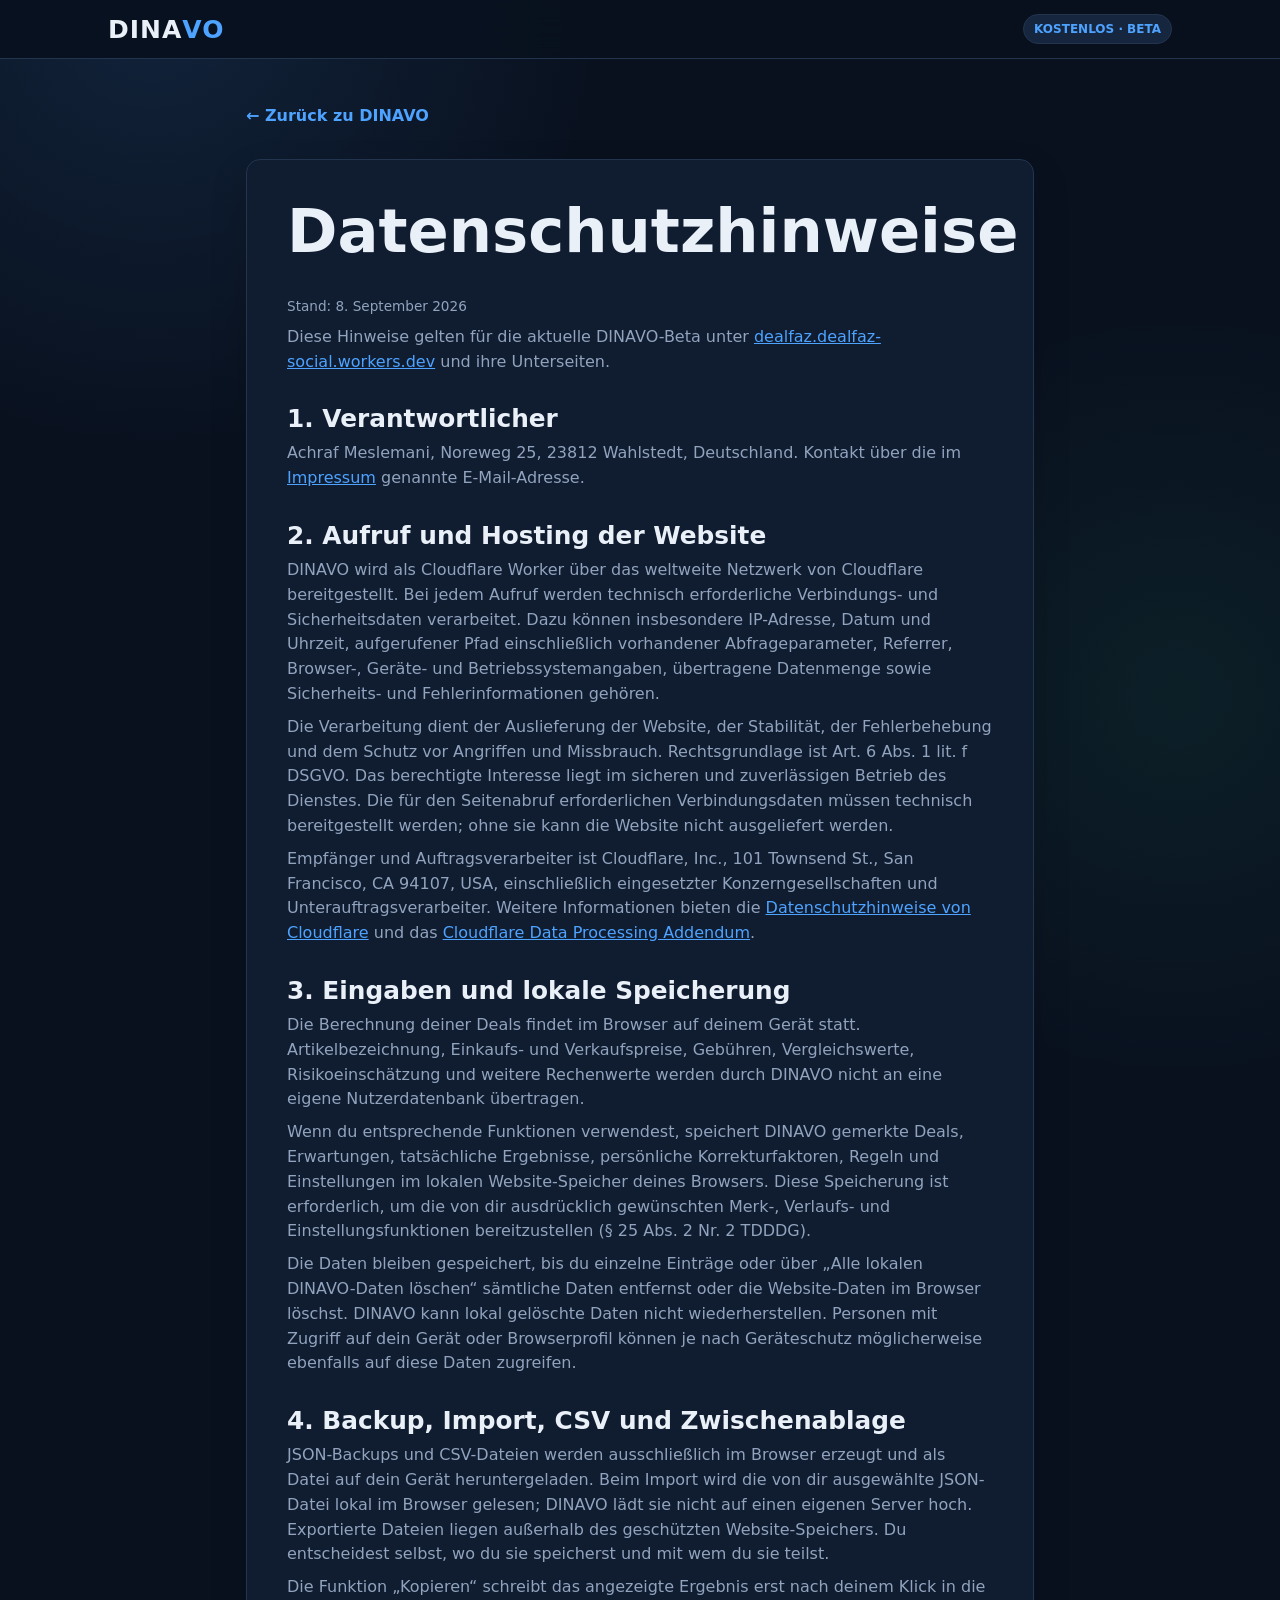
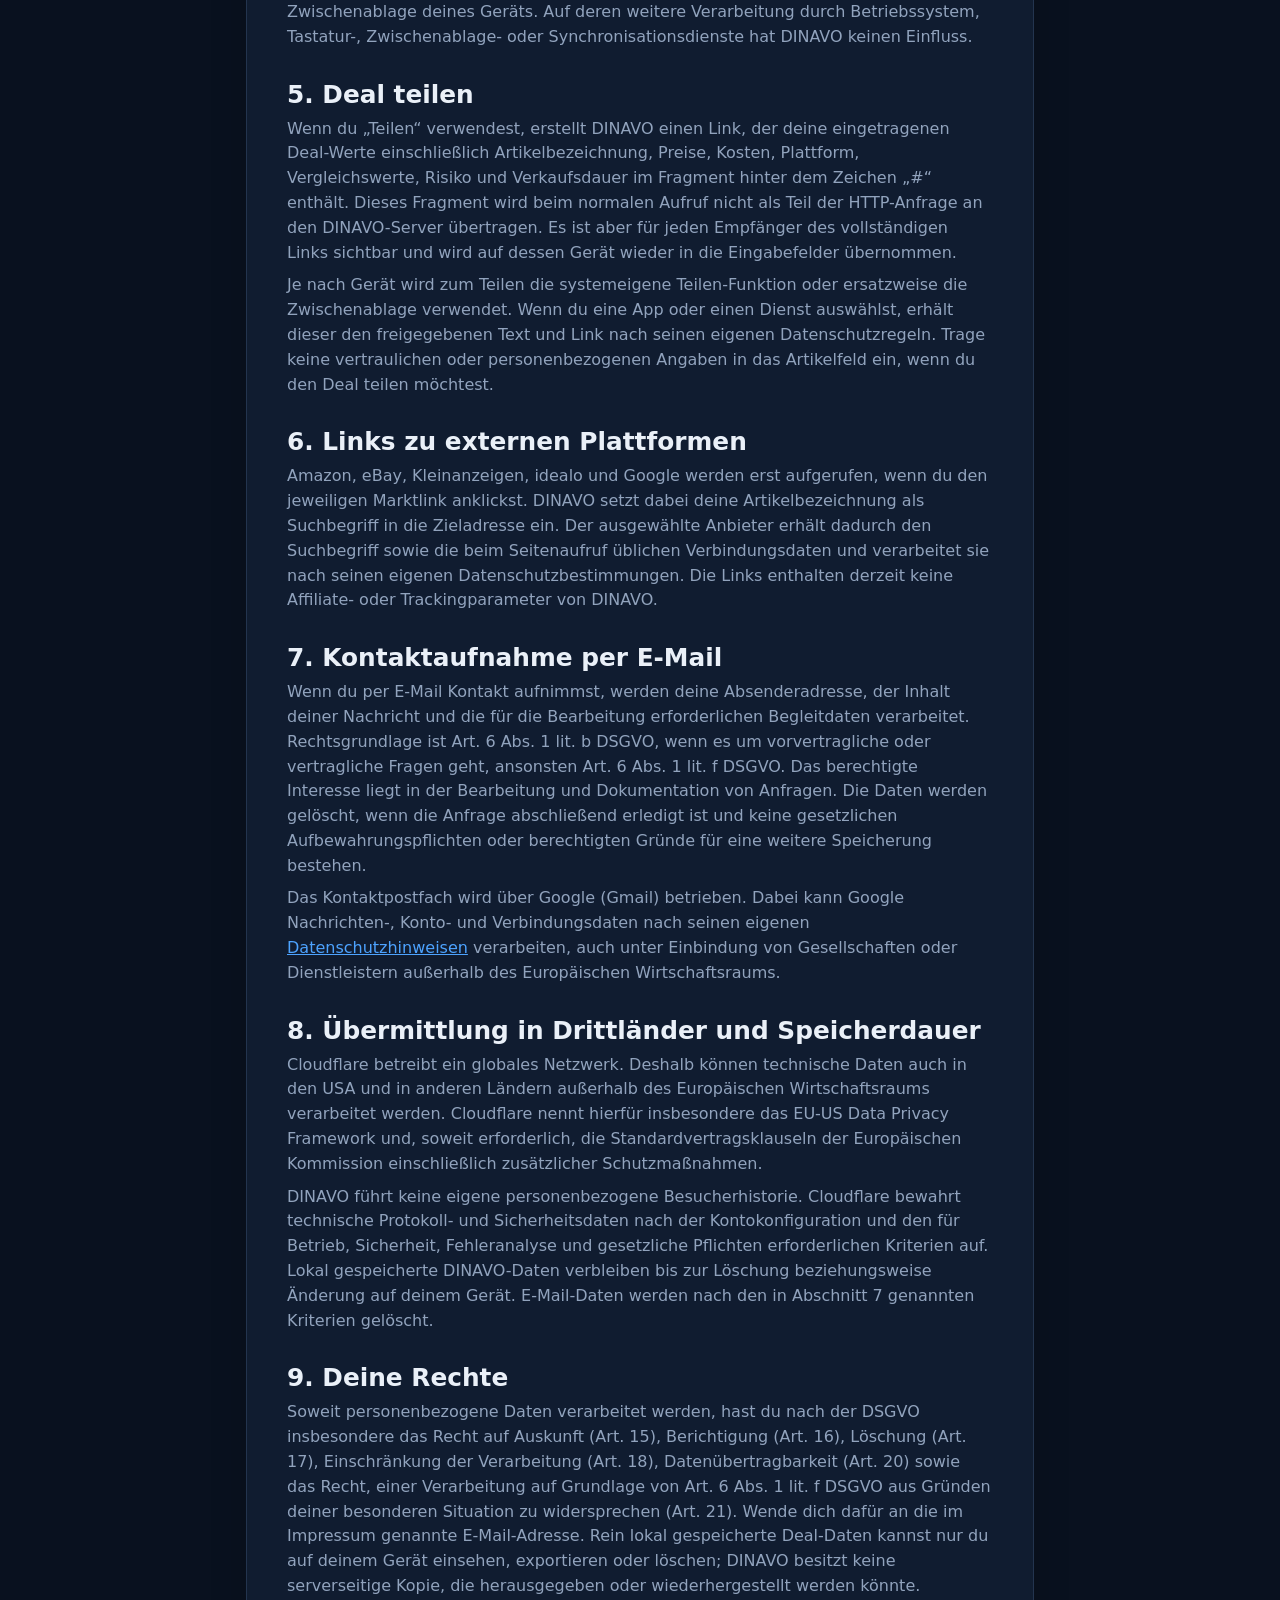
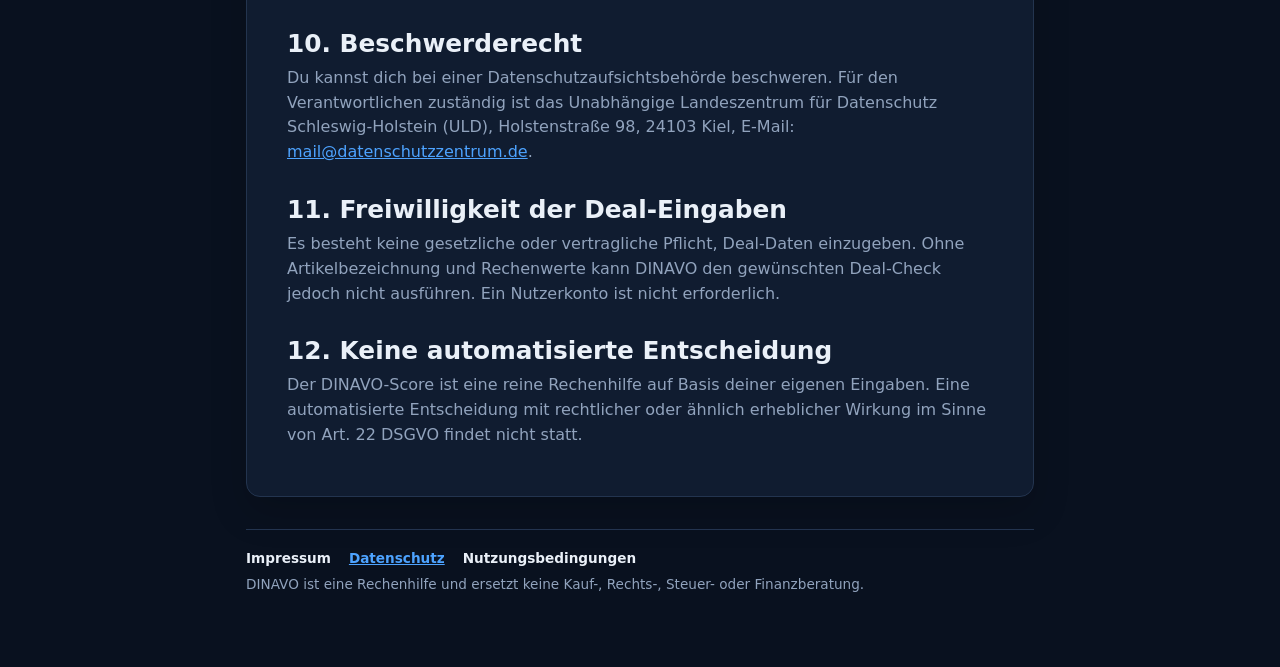
==== datenschutz/index.html @ b265112c "Allow privacy-safe analytics-off release" ====
<!doctype html>
<html lang="de">
<head>
  <meta charset="utf-8">
  <meta name="viewport" content="width=device-width,initial-scale=1,viewport-fit=cover">
  <meta name="theme-color" content="#09111f">
  <meta name="robots" content="index,follow">
  <meta name="description" content="Datenschutzhinweise für DINAVO zu Cloudflare-Hosting, lokaler Speicherung, Teilen, Exporten und externen Marktlinks.">
  <link rel="canonical" href="https://dealfaz.dealfaz-social.workers.dev/datenschutz/">
  <link rel="manifest" href="/manifest.webmanifest">
  <link rel="icon" href="/icon.svg" type="image/svg+xml">
  <link rel="stylesheet" href="/style.css">
  <title>Datenschutzhinweise | DINAVO</title>
</head>
<body>
  <header><div class="bar"><a class="brand" href="/" aria-label="DINAVO Startseite">DINA<b>VO</b></a><span class="pill">KOSTENLOS · BETA</span></div></header>
  <main class="legalDocument">
    <a class="backLink" href="/">← Zurück zu DINAVO</a>
    <article>
      <h1>Datenschutzhinweise</h1>
      <p class="legalDate">Stand: 8. September 2026</p>
      <p>Diese Hinweise gelten für die aktuelle DINAVO-Beta unter <a href="https://dealfaz.dealfaz-social.workers.dev/">dealfaz.dealfaz-social.workers.dev</a> und ihre Unterseiten.</p>

      <h2>1. Verantwortlicher</h2>
      <p>Achraf Meslemani, Noreweg 25, 23812 Wahlstedt, Deutschland. Kontakt über die im <a href="/impressum/">Impressum</a> genannte E-Mail-Adresse.</p>

      <h2>2. Aufruf und Hosting der Website</h2>
      <p>DINAVO wird als Cloudflare Worker über das weltweite Netzwerk von Cloudflare bereitgestellt. Bei jedem Aufruf werden technisch erforderliche Verbindungs- und Sicherheitsdaten verarbeitet. Dazu können insbesondere IP-Adresse, Datum und Uhrzeit, aufgerufener Pfad einschließlich vorhandener Abfrageparameter, Referrer, Browser-, Geräte- und Betriebssystemangaben, übertragene Datenmenge sowie Sicherheits- und Fehlerinformationen gehören.</p>
      <p>Die Verarbeitung dient der Auslieferung der Website, der Stabilität, der Fehlerbehebung und dem Schutz vor Angriffen und Missbrauch. Rechtsgrundlage ist Art. 6 Abs. 1 lit. f DSGVO. Das berechtigte Interesse liegt im sicheren und zuverlässigen Betrieb des Dienstes. Die für den Seitenabruf erforderlichen Verbindungsdaten müssen technisch bereitgestellt werden; ohne sie kann die Website nicht ausgeliefert werden.</p>
      <p>Empfänger und Auftragsverarbeiter ist Cloudflare, Inc., 101 Townsend St., San Francisco, CA 94107, USA, einschließlich eingesetzter Konzerngesellschaften und Unterauftragsverarbeiter. Weitere Informationen bieten die <a href="https://www.cloudflare.com/privacypolicy/" rel="noopener noreferrer">Datenschutzhinweise von Cloudflare</a> und das <a href="https://www.cloudflare.com/cloudflare-customer-dpa/" rel="noopener noreferrer">Cloudflare Data Processing Addendum</a>.</p>

      <h2>3. Eingaben und lokale Speicherung</h2>
      <p>Die Berechnung deiner Deals findet im Browser auf deinem Gerät statt. Artikelbezeichnung, Einkaufs- und Verkaufspreise, Gebühren, Vergleichswerte, Risikoeinschätzung und weitere Rechenwerte werden durch DINAVO nicht an eine eigene Nutzerdatenbank übertragen.</p>
      <p>Wenn du entsprechende Funktionen verwendest, speichert DINAVO gemerkte Deals, Erwartungen, tatsächliche Ergebnisse, persönliche Korrekturfaktoren, Regeln und Einstellungen im lokalen Website-Speicher deines Browsers. Diese Speicherung ist erforderlich, um die von dir ausdrücklich gewünschten Merk-, Verlaufs- und Einstellungsfunktionen bereitzustellen (§ 25 Abs. 2 Nr. 2 TDDDG).</p>
      <p>Die Daten bleiben gespeichert, bis du einzelne Einträge oder über „Alle lokalen DINAVO-Daten löschen“ sämtliche Daten entfernst oder die Website-Daten im Browser löschst. DINAVO kann lokal gelöschte Daten nicht wiederherstellen. Personen mit Zugriff auf dein Gerät oder Browserprofil können je nach Geräteschutz möglicherweise ebenfalls auf diese Daten zugreifen.</p>

      <h2>4. Backup, Import, CSV und Zwischenablage</h2>
      <p>JSON-Backups und CSV-Dateien werden ausschließlich im Browser erzeugt und als Datei auf dein Gerät heruntergeladen. Beim Import wird die von dir ausgewählte JSON-Datei lokal im Browser gelesen; DINAVO lädt sie nicht auf einen eigenen Server hoch. Exportierte Dateien liegen außerhalb des geschützten Website-Speichers. Du entscheidest selbst, wo du sie speicherst und mit wem du sie teilst.</p>
      <p>Die Funktion „Kopieren“ schreibt das angezeigte Ergebnis erst nach deinem Klick in die Zwischenablage deines Geräts. Auf deren weitere Verarbeitung durch Betriebssystem, Tastatur-, Zwischenablage- oder Synchronisationsdienste hat DINAVO keinen Einfluss.</p>

      <h2>5. Deal teilen</h2>
      <p>Wenn du „Teilen“ verwendest, erstellt DINAVO einen Link, der deine eingetragenen Deal-Werte einschließlich Artikelbezeichnung, Preise, Kosten, Plattform, Vergleichswerte, Risiko und Verkaufsdauer im Fragment hinter dem Zeichen „#“ enthält. Dieses Fragment wird beim normalen Aufruf nicht als Teil der HTTP-Anfrage an den DINAVO-Server übertragen. Es ist aber für jeden Empfänger des vollständigen Links sichtbar und wird auf dessen Gerät wieder in die Eingabefelder übernommen.</p>
      <p>Je nach Gerät wird zum Teilen die systemeigene Teilen-Funktion oder ersatzweise die Zwischenablage verwendet. Wenn du eine App oder einen Dienst auswählst, erhält dieser den freigegebenen Text und Link nach seinen eigenen Datenschutzregeln. Trage keine vertraulichen oder personenbezogenen Angaben in das Artikelfeld ein, wenn du den Deal teilen möchtest.</p>

      <h2>6. Links zu externen Plattformen</h2>
      <p>Amazon, eBay, Kleinanzeigen, idealo und Google werden erst aufgerufen, wenn du den jeweiligen Marktlink anklickst. DINAVO setzt dabei deine Artikelbezeichnung als Suchbegriff in die Zieladresse ein. Der ausgewählte Anbieter erhält dadurch den Suchbegriff sowie die beim Seitenaufruf üblichen Verbindungsdaten und verarbeitet sie nach seinen eigenen Datenschutzbestimmungen. Die Links enthalten derzeit keine Affiliate- oder Trackingparameter von DINAVO.</p>

      <h2>7. Kontaktaufnahme per E-Mail</h2>
      <p>Wenn du per E-Mail Kontakt aufnimmst, werden deine Absenderadresse, der Inhalt deiner Nachricht und die für die Bearbeitung erforderlichen Begleitdaten verarbeitet. Rechtsgrundlage ist Art. 6 Abs. 1 lit. b DSGVO, wenn es um vorvertragliche oder vertragliche Fragen geht, ansonsten Art. 6 Abs. 1 lit. f DSGVO. Das berechtigte Interesse liegt in der Bearbeitung und Dokumentation von Anfragen. Die Daten werden gelöscht, wenn die Anfrage abschließend erledigt ist und keine gesetzlichen Aufbewahrungspflichten oder berechtigten Gründe für eine weitere Speicherung bestehen.</p>
      <p>Das Kontaktpostfach wird über Google (Gmail) betrieben. Dabei kann Google Nachrichten-, Konto- und Verbindungsdaten nach seinen eigenen <a href="https://policies.google.com/privacy?hl=de" rel="noopener noreferrer">Datenschutzhinweisen</a> verarbeiten, auch unter Einbindung von Gesellschaften oder Dienstleistern außerhalb des Europäischen Wirtschaftsraums.</p>

      <h2>8. Übermittlung in Drittländer und Speicherdauer</h2>
      <p>Cloudflare betreibt ein globales Netzwerk. Deshalb können technische Daten auch in den USA und in anderen Ländern außerhalb des Europäischen Wirtschaftsraums verarbeitet werden. Cloudflare nennt hierfür insbesondere das EU-US Data Privacy Framework und, soweit erforderlich, die Standardvertragsklauseln der Europäischen Kommission einschließlich zusätzlicher Schutzmaßnahmen.</p>
      <p>DINAVO führt keine eigene personenbezogene Besucherhistorie. Cloudflare bewahrt technische Protokoll- und Sicherheitsdaten nach der Kontokonfiguration und den für Betrieb, Sicherheit, Fehleranalyse und gesetzliche Pflichten erforderlichen Kriterien auf. Lokal gespeicherte DINAVO-Daten verbleiben bis zur Löschung beziehungsweise Änderung auf deinem Gerät. E-Mail-Daten werden nach den in Abschnitt 7 genannten Kriterien gelöscht.</p>

      <h2>9. Deine Rechte</h2>
      <p>Soweit personenbezogene Daten verarbeitet werden, hast du nach der DSGVO insbesondere das Recht auf Auskunft (Art. 15), Berichtigung (Art. 16), Löschung (Art. 17), Einschränkung der Verarbeitung (Art. 18), Datenübertragbarkeit (Art. 20) sowie das Recht, einer Verarbeitung auf Grundlage von Art. 6 Abs. 1 lit. f DSGVO aus Gründen deiner besonderen Situation zu widersprechen (Art. 21). Wende dich dafür an die im Impressum genannte E-Mail-Adresse. Rein lokal gespeicherte Deal-Daten kannst nur du auf deinem Gerät einsehen, exportieren oder löschen; DINAVO besitzt keine serverseitige Kopie, die herausgegeben oder wiederhergestellt werden könnte.</p>

      <h2>10. Beschwerderecht</h2>
      <p>Du kannst dich bei einer Datenschutzaufsichtsbehörde beschweren. Für den Verantwortlichen zuständig ist das Unabhängige Landeszentrum für Datenschutz Schleswig-Holstein (ULD), Holstenstraße 98, 24103 Kiel, E-Mail: <a href="mailto:mail@datenschutzzentrum.de">mail@datenschutzzentrum.de</a>.</p>

      <h2>11. Freiwilligkeit der Deal-Eingaben</h2>
      <p>Es besteht keine gesetzliche oder vertragliche Pflicht, Deal-Daten einzugeben. Ohne Artikelbezeichnung und Rechenwerte kann DINAVO den gewünschten Deal-Check jedoch nicht ausführen. Ein Nutzerkonto ist nicht erforderlich.</p>

      <h2>12. Keine automatisierte Entscheidung</h2>
      <p>Der DINAVO-Score ist eine reine Rechenhilfe auf Basis deiner eigenen Eingaben. Eine automatisierte Entscheidung mit rechtlicher oder ähnlich erheblicher Wirkung im Sinne von Art. 22 DSGVO findet nicht statt.</p>
    </article>

    <footer class="siteFooter">
      <nav aria-label="Rechtliche Informationen">
        <a href="/impressum/">Impressum</a>
        <a href="/datenschutz/" aria-current="page">Datenschutz</a>
        <a href="/nutzungsbedingungen/">Nutzungsbedingungen</a>
      </nav>
      <p>DINAVO ist eine Rechenhilfe und ersetzt keine Kauf-, Rechts-, Steuer- oder Finanzberatung.</p>
    </footer>
  </main>
</body>
</html>
---- style.css ----
/* ============================================================
   DEALFAZ / DINAVO – Design-Tokens und Layout
   ============================================================ */

:root {
  --bg: #09111f;
  --surface: #101c30;
  --surface-2: #17263f;
  --border: #23344f;
  --text: #eaf0f8;
  --text-muted: #91a3bd;
  --accent: #4da3ff;
  --good: #35c98a;
  --warn: #e8b13a;
  --bad: #ef5f5f;
  --good-bg: #35c98a1a;
  --warn-bg: #e8b13a1a;
  --bad-bg: #ef5f5f1a;
  --font: system-ui, -apple-system, "Segoe UI", Roboto, sans-serif;
  --font-num: ui-monospace, "SF Mono", "Roboto Mono", monospace;
  --fs-result: clamp(2.5rem, 12vw, 4rem);
  --fs-verdict: clamp(1.3rem, 6vw, 1.8rem);
  --fs-body: 1rem;
  --fs-small: 0.875rem;
  --sp-1: 4px;
  --sp-2: 8px;
  --sp-3: 12px;
  --sp-4: 16px;
  --sp-6: 24px;
  --sp-8: 32px;
  --radius: 14px;
  --radius-sm: 10px;
  --tap-min: 48px;
  --input-h: 56px;
  --content-max: 1100px;
  --col-input: 420px;
}

* { box-sizing: border-box; }

body {
  margin: 0;
  background: var(--bg);
  color: var(--text);
  font-family: var(--font);
  font-size: var(--fs-body);
  -webkit-text-size-adjust: 100%;
}

.wrap {
  max-width: var(--content-max);
  margin: 0 auto;
  padding: var(--sp-4);
}

.app { display: flex; flex-direction: column; gap: var(--sp-4); }
.result { order: 1; }
.form { order: 2; }

@media (min-width: 720px) {
  .app {
    display: grid;
    grid-template-columns: var(--col-input) 1fr;
    gap: var(--sp-8);
    align-items: start;
  }
  .form { order: 0; }
  .result { order: 0; position: sticky; top: 76px; }
}

.field {
  width: 100%;
  height: var(--input-h);
  padding: 0 var(--sp-4);
  font-size: 1.15rem;
  font-family: var(--font-num);
  color: var(--text);
  background: var(--surface);
  border: 1px solid var(--border);
  border-radius: var(--radius-sm);
}
.field:focus { outline: 2px solid var(--accent); outline-offset: 1px; }
input, select, textarea { font-size: max(16px, 1rem); }

.result-card {
  padding: var(--sp-6);
  border-radius: var(--radius);
  border: 1px solid var(--border);
  background: var(--surface);
  text-align: center;
}
.verdict { font-size: var(--fs-verdict); font-weight: 700; }
.amount { font-size: var(--fs-result); font-family: var(--font-num); line-height: 1.05; letter-spacing: -0.02em; }
.is-good { border-color: var(--good); background: var(--good-bg); }
.is-good .verdict, .is-good .amount { color: var(--good); }
.is-warn { border-color: var(--warn); background: var(--warn-bg); }
.is-warn .verdict, .is-warn .amount { color: var(--warn); }
.is-bad { border-color: var(--bad); background: var(--bad-bg); }
.is-bad .verdict, .is-bad .amount { color: var(--bad); }
.details { margin-top: var(--sp-4); font-size: var(--fs-small); color: var(--text-muted); }

.btn { min-height: var(--tap-min); padding: 0 var(--sp-6); border-radius: var(--radius-sm); font-size: 1rem; }
.btn-primary { background: var(--accent); color: #06101d; border: 0; font-weight: 600; }
.btn-ghost { background: transparent; color: var(--text-muted); border: 1px solid var(--border); }

.tabbar {
  position: sticky;
  bottom: 0;
  z-index: 60;
  display: flex;
  gap: var(--sp-1);
  padding: var(--sp-2) var(--sp-2) calc(var(--sp-2) + env(safe-area-inset-bottom));
  background: var(--bg);
  border-top: 1px solid var(--border);
}
.tabbar a {
  flex: 1;
  min-height: var(--tap-min);
  display: grid;
  place-items: center;
  font-size: var(--fs-small);
  color: var(--text-muted);
  text-decoration: none;
}
.tabbar a[aria-current="page"] { color: var(--accent); }
@media (min-width: 720px) { .tabbar { display: none; } }

:root{--bg:#f5f7fa;--card:#ffffff;--line:#d8dee8;--text:#111827;--muted:#4b5563;--gold:#2563eb;--soft:#eef2f7;--red:#b42318;--green:#067647;--warn:#b54708}*{box-sizing:border-box}html{scroll-behavior:smooth}body{margin:0;background:var(--bg);color:var(--text);font-family:Inter,system-ui,-apple-system,"Segoe UI",sans-serif}a{color:inherit}button,input,select,summary{font:inherit}:focus-visible{outline:3px solid #93b4ff;outline-offset:3px}header{position:sticky;top:0;z-index:20;background:#fffffffa;border-bottom:1px solid var(--line)}.bar{max-width:820px;margin:auto;padding:14px 18px;display:flex;align-items:center;justify-content:space-between;gap:14px}.brand{text-decoration:none;font-size:25px;font-weight:900;color:var(--text)}.brand b{color:var(--gold)}.pill{font-size:12px;font-weight:800;padding:7px 10px;border-radius:999px;background:#eaf1ff;color:#174ea6;border:1px solid #c8d8ff}main{max-width:820px;margin:auto;padding:20px 16px 90px}.hero{padding:26px 0 14px}.simpleHero{text-align:center}.eyebrow{font-size:12px;letter-spacing:.08em;font-weight:900;color:var(--gold)}h1{font-size:clamp(38px,8vw,62px);line-height:1.05;margin:10px 0 14px;color:var(--text)}h2{margin:0 0 7px;font-size:25px;color:var(--text)}h3{margin:0 0 8px;color:var(--text)}p{color:var(--muted);line-height:1.55}.lead{font-size:19px;margin:0 auto;max-width:650px}.lead strong{color:var(--text)}.threeSteps{display:grid;grid-template-columns:repeat(3,1fr);gap:9px;margin:22px auto 0;max-width:620px}.threeSteps span{background:var(--card);border:1px solid var(--line);padding:12px 8px;border-radius:12px;font-weight:800}.threeSteps b,.stepBubble{display:inline-grid;place-items:center;width:27px;height:27px;border-radius:50%;background:var(--gold);color:#fff;margin-right:6px}.panel,.result,.toolBox,.legal{background:var(--card);border:1px solid var(--line);border-radius:14px;margin:14px 0;box-shadow:0 2px 8px #1118270d}.panel,.result,.legal{padding:20px}.sectionHead{display:flex;align-items:flex-start;gap:10px}.sectionHead p{margin:0}.easyCheck{padding:22px}.easyFields{display:grid;gap:13px;margin-top:18px}.easyField{display:block;font-size:17px;font-weight:800;color:var(--text)}.easyField>span{display:block;margin-bottom:7px}.easyField input,.moneyInput input{width:100%;background:#fff;color:var(--text);border:2px solid #b9c4d3;border-radius:10px;padding:15px 16px;font-size:19px}.easyField input:focus,.moneyInput input:focus{border-color:var(--gold);outline:none}.moneyInput{display:grid;grid-template-columns:1fr auto;align-items:center;background:#fff;border:2px solid #b9c4d3;border-radius:10px}.moneyInput input{border:0;background:transparent}.moneyInput b{font-size:20px;padding:0 16px;color:var(--gold)}.advancedBox{margin-top:16px;border-top:1px solid var(--line);padding-top:13px}.advancedBox summary,.toolBox>summary{cursor:pointer;font-weight:800;list-style:none;color:var(--text)}.advancedBox summary::-webkit-details-marker,.toolBox>summary::-webkit-details-marker{display:none}.advancedBox summary:after,.toolBox>summary:after{content:'+';float:right;color:var(--gold);font-size:22px}.advancedBox[open] summary:after,.toolBox[open]>summary:after{content:'−'}.advancedBox summary span{font-size:12px;color:var(--muted);font-weight:700}.advancedGrid{display:grid;grid-template-columns:repeat(2,1fr);gap:10px;margin-top:13px}.f{display:block;background:#f8fafc;border:1px solid var(--line);padding:12px;border-radius:10px;font-size:12px;color:#374151;font-weight:800}.f input,.f select{width:100%;margin-top:7px;background:#fff;color:var(--text);border:1px solid #b9c4d3;border-radius:8px;padding:10px}.simpleResult{text-align:center;padding:26px 20px}.resultLabel{font-size:12px;letter-spacing:.1em;font-weight:900;color:var(--gold)}.bigVerdict{font-size:clamp(34px,8vw,56px);font-weight:900;line-height:1.05;margin:10px 0}.heroNumbers{display:grid;grid-template-columns:1fr 1fr;gap:10px;margin:18px auto 0;max-width:520px}.heroNumbers div,.metric,.scenario,.ev,.counter,.battleCard,.historyCard,.forecastCard{background:#f8fafc;border:1px solid var(--line);border-radius:10px;padding:14px}.heroNumbers span,.metric span{display:block;color:var(--muted);font-size:12px}.heroNumbers strong{display:block;font-size:27px;margin-top:4px}.gate{background:#fff7e8;border:1px solid #f0c36a;color:#7a3e00;padding:12px;border-radius:10px;margin:14px 0;font-weight:800;text-align:left}.actions{display:flex;gap:9px;flex-wrap:wrap;margin-top:14px}.mainActions{justify-content:center}button,.btn{border:0;border-radius:10px;padding:13px 16px;font-weight:800;cursor:pointer;background:var(--gold);color:#fff;text-decoration:none}.secondary{background:#fff!important;color:var(--text)!important;border:1px solid #aeb8c5!important}.danger{background:#fff!important;color:var(--red)!important;border:1px solid #d8a7a2!important}.resultDetails{text-align:left}.metrics{display:grid;grid-template-columns:repeat(auto-fit,minmax(130px,1fr));gap:9px;margin-top:12px}.metric strong{display:block;margin-top:5px;font-size:18px}.evidence{display:grid;grid-template-columns:1fr 1fr;gap:10px;margin:12px 0}.ev strong{display:block;font-size:21px;margin-top:4px}.scenarios{display:grid;grid-template-columns:repeat(3,1fr);gap:9px;margin-top:10px}.simpleWhy p{margin-top:0}.counters{display:grid;grid-template-columns:repeat(3,1fr);gap:9px}.counter{border-color:#efc7c3;background:#fff7f6;text-align:left}.counter b{display:block;color:#8f1d14;margin-bottom:5px}.counter span{color:var(--muted);font-size:13px}.toolBox{overflow:hidden}.toolBox>summary{padding:18px 20px;font-size:17px}.toolBody{padding:0 20px 20px;border-top:1px solid var(--line)}.innerBox{background:#f8fafc;border:1px solid var(--line);border-radius:10px;padding:14px;margin-top:14px}.battle{display:grid;grid-template-columns:1fr 1fr;gap:12px}.winner{margin-top:12px;padding:14px;border-radius:10px;background:#ecfdf3;border:1px solid #a6e0ba;color:#045d3b;font-weight:800}.neutral{background:#f8fafc;border-color:var(--line);color:var(--text)}.markets{display:grid;grid-template-columns:repeat(2,1fr);gap:10px;margin-top:12px}.market{display:block;background:#fff;border:1px solid var(--line);border-radius:10px;padding:14px;text-decoration:none}.market span{display:block;color:var(--muted);font-size:12px;margin-top:5px}.mini{font-size:11px;color:var(--muted)}.watch,.forecastCard,.historyCard{margin:8px 0}.watchTop,.historyTop{display:flex;justify-content:space-between;gap:12px}.watch small,.historyCard small,.forecastCard small{color:var(--muted)}.deltaPos{color:var(--green)}.deltaNeg{color:var(--red)}.legal{margin-top:18px}.legal>p{font-size:13px}.legalLinks{display:flex;gap:8px;flex-wrap:wrap;margin:18px 0}.legalLinks button{background:#fff;color:#374151;border:1px solid var(--line);font-size:12px;padding:9px 11px}.legalPage{display:none}.legalPage.open{display:block}.status-ok{color:var(--green)}.status-bad{color:var(--red)}.footer{margin-top:25px;padding-top:18px;border-top:1px solid var(--line);font-size:12px;color:var(--muted);text-align:center}.mobileCta{display:none}@media(max-width:680px){main{padding:16px 12px 82px}.bar{padding:12px 14px}.simpleHero{padding-top:18px}.threeSteps{grid-template-columns:1fr}.threeSteps span{text-align:left}.panel,.result,.legal{padding:16px}.easyCheck{padding:17px}.advancedGrid,.heroNumbers,.evidence,.scenarios,.counters,.battle,.markets{grid-template-columns:1fr}.bigVerdict{font-size:36px}.actions button,.actions .btn{width:100%;text-align:center}.watchTop,.historyTop{flex-direction:column}.toolBox>summary{padding:17px}.toolBody{padding:0 16px 16px}.mobileCta{display:block;position:fixed;left:12px;right:12px;bottom:calc(10px + env(safe-area-inset-bottom));z-index:50;text-align:center;padding:14px 18px;border-radius:10px;background:var(--gold);color:#fff;text-decoration:none;font-weight:900;box-shadow:0 8px 18px #11182726}.footer{padding-bottom:70px}}
.privacyDelete{margin-top:16px;padding-top:16px;border-top:1px solid var(--line)}.privacyDelete p{margin:8px 0 0}
.factorBox{margin:14px 0;padding:14px;border:1px solid #c8d8ff;border-radius:10px;background:#f4f7ff;color:#174ea6}
.factorBox strong{display:block;margin-bottom:5px}.factorBox p{margin:0;color:#3f5f91;font-size:13px}.factorGrid{display:grid;grid-template-columns:repeat(4,1fr);gap:8px;margin-top:10px}.factorGrid div{background:#fff;border:1px solid #d7e2fb;border-radius:8px;padding:10px}.factorGrid span{display:block;color:var(--muted);font-size:11px}.factorGrid b{display:block;margin-top:4px;color:var(--text)}.personalEstimate{display:flex;flex-direction:column;gap:5px;margin-top:12px;padding:14px;border:1px solid #a6e0ba;border-radius:10px;background:#ecfdf3;color:#045d3b}.personalEstimate span{font-size:13px;line-height:1.5}.f input:disabled{background:#eef2f7;color:#6b7280;cursor:not-allowed}@media(max-width:680px){.factorGrid{grid-template-columns:1fr 1fr}}
.span2{grid-column:1/-1}.platformNote{padding:11px 12px;border:1px solid #bbd4c4;border-radius:10px;background:#f0faf4;color:#245c3d;font-size:13px;line-height:1.45}.platformNote strong{color:var(--green)}.costSummary{display:grid;grid-template-columns:repeat(4,1fr);gap:8px;padding:11px;border:1px solid #a6e0ba;border-radius:10px;background:#ecfdf3}.costSummary div{padding:8px;background:#fff;border:1px solid #c6e7d1;border-radius:8px}.costSummary span{display:block;color:var(--muted);font-size:11px}.costSummary strong{display:block;margin-top:4px}.moneyInput input,.moneyInput b,.moneyField input,.financeField input,.moneyValue{color:var(--green)!important;font-variant-numeric:tabular-nums}.moneyValue{font-weight:850}.yearSummary{display:flex;align-items:center;justify-content:space-between;gap:14px;margin-top:14px;padding:14px;border:1px solid #a6e0ba;border-radius:10px;background:#ecfdf3}.yearSummary span{color:#245c3d}.yearSummary strong{font-size:22px}.factorGrid{grid-template-columns:repeat(auto-fit,minmax(105px,1fr))}.verdict-good{color:var(--green)}.verdict-warn{color:var(--warn)}.verdict-bad{color:var(--red)}.amountText{color:var(--green);font-weight:800}.feeDisclaimer{display:block;margin:5px 0 0;font-size:12px;color:#516b5c}@media(max-width:680px){.costSummary{grid-template-columns:1fr 1fr}.yearSummary{align-items:flex-start;flex-direction:column}}
.metricLink{margin-left:4px;color:var(--gold);font-size:11px;font-weight:800;text-decoration:none;white-space:nowrap}.metricLink:hover{text-decoration:underline}
.trustPoints{display:flex;justify-content:center;flex-wrap:wrap;gap:8px;margin:17px auto 0}.trustPoints span{padding:8px 11px;border:1px solid #a6e0ba;border-radius:999px;background:#ecfdf3;color:#045d3b;font-size:13px;font-weight:850}.heroActions{justify-content:center;margin-top:15px}.shareStatus{min-height:18px;margin:7px 0 0}.heroActions+.shareStatus+.threeSteps{margin-top:12px}

/* Dunkles DINAVO-Theme für die bestehende Komponentenstruktur. */
:root {
  --bg: #09111f;
  --card: #101c30;
  --line: #23344f;
  --text: #eaf0f8;
  --muted: #91a3bd;
  --gold: #4da3ff;
  --soft: #17263f;
  --red: #ef5f5f;
  --green: #35c98a;
  --warn: #e8b13a;
}

header { background: #09111ff2; }
.bar { max-width: var(--content-max); }
.pill { background: var(--surface-2); color: var(--accent); border-color: var(--border); }
.panel, .result, .toolBox, .legal { box-shadow: 0 16px 36px #0000002b; }
.easyField input, .moneyInput, .moneyInput input, .f input, .f select,
.heroNumbers div, .metric, .scenario, .ev, .battleCard, .historyCard, .forecastCard,
.innerBox, .neutral, .market, .legalLinks button, .secondary, .danger,
.factorGrid div, .costSummary div {
  background: var(--surface-2) !important;
  color: var(--text) !important;
  border-color: var(--border) !important;
}
.f { background: var(--surface-2); color: var(--text); }
.easyField input, .moneyInput, .f input, .f select { min-height: var(--input-h); }
.gate { background: var(--warn-bg); border-color: var(--warn); color: var(--warn); }
.counter { background: var(--bad-bg); border-color: var(--bad); }
.counter b { color: var(--bad); }
.winner, .personalEstimate, .platformNote, .costSummary, .yearSummary,
.factorBox, .trustPoints span {
  background: var(--good-bg);
  border-color: var(--good);
  color: var(--text);
}
.platformNote, .factorBox p, .personalEstimate span, .yearSummary span, .feeDisclaimer { color: var(--text-muted); }
.result-card.is-good { border-color: var(--good); background: var(--good-bg); }
.result-card.is-warn { border-color: var(--warn); background: var(--warn-bg); }
.result-card.is-bad { border-color: var(--bad); background: var(--bad-bg); }
.result-card.is-good .verdict { color: var(--good); }
.result-card.is-warn .verdict { color: var(--warn); }
.result-card.is-bad .verdict { color: var(--bad); }
button, .btn { min-height: var(--tap-min); }
.mobileCta { display: none !important; }
@media (max-width: 719px) {
  main.wrap { padding: 12px 12px 20px; }
  .app { margin-top: 8px; }
  .result { position: static; }
  .footer { padding-bottom: 12px; }
}

/* ============================================================
   DINAVO – Layout für Handy und Browser
   ============================================================ */
:root{
  --bg:#09111f;--surface:#101c30;--surface-2:#17263f;--border:#23344f;
  --text:#eaf0f8;--muted:#91a3bd;--accent:#4da3ff;
  --good:#35c98a;--warn:#e8b13a;--bad:#ef5f5f;
  --good-bg:#35c98a1a;--warn-bg:#e8b13a1a;--bad-bg:#ef5f5f1a;
  --sp:16px;--radius:14px;--tap:48px;--input-h:56px;
  --max:1100px;--col:420px;
  --num:ui-monospace,"SF Mono","Roboto Mono",monospace;
}
*{box-sizing:border-box}
html{-webkit-text-size-adjust:100%}
body{margin:0;background:var(--bg);color:var(--text)}
img,svg{max-width:100%;height:auto}
input,select,textarea,button{font-size:max(16px,1rem);font-family:inherit}
:focus-visible{outline:2px solid var(--accent);outline-offset:2px}
@media (prefers-reduced-motion:reduce){*{transition:none!important;animation:none!important}}

input[type=number],input[type=text],select{
  width:100%;min-height:var(--input-h);padding:0 14px;
  color:var(--text);background:var(--surface);
  border:1px solid var(--border);border-radius:10px;
}
input[type=number]{font-family:var(--num);font-variant-numeric:tabular-nums}
input[type=number]::-webkit-outer-spin-button,
input[type=number]::-webkit-inner-spin-button{-webkit-appearance:none;margin:0}
input[type=number]{-moz-appearance:textfield}
button,.btn,a.btn{min-height:var(--tap);border-radius:10px;cursor:pointer}

[data-amount],[data-metric] b,[data-metric] strong{
  font-family:var(--num);font-variant-numeric:tabular-nums;letter-spacing:-.01em;
}
[data-app]{
  display:flex;flex-direction:column;gap:var(--sp);max-width:var(--max);
  margin:0 auto;padding:var(--sp);
  padding-bottom:calc(var(--tap) + 24px + env(safe-area-inset-bottom));
}
[data-result]{order:1}
[data-form]{order:2}
[data-result]{
  padding:20px;border:1px solid var(--border);border-radius:var(--radius);
  background:var(--surface);text-align:center;
}
[data-verdict]{font-size:clamp(1.3rem,6vw,1.8rem);font-weight:700;margin:0}
[data-amount]{font-size:clamp(2.4rem,12vw,3.6rem);line-height:1.05;display:block}
[data-result][data-state=good]{border-color:var(--good);background:var(--good-bg)}
[data-result][data-state=good] [data-verdict],
[data-result][data-state=good] [data-amount]{color:var(--good)}
[data-result][data-state=warn]{border-color:var(--warn);background:var(--warn-bg)}
[data-result][data-state=warn] [data-verdict],
[data-result][data-state=warn] [data-amount]{color:var(--warn)}
[data-result][data-state=bad]{border-color:var(--bad);background:var(--bad-bg)}
[data-result][data-state=bad] [data-verdict],
[data-result][data-state=bad] [data-amount]{color:var(--bad)}
[data-secondary]{
  margin-top:14px;font-size:.9rem;color:var(--muted);display:grid;
  grid-template-columns:repeat(auto-fit,minmax(120px,1fr));gap:10px;
}
[data-factor]{
  margin-top:14px;padding:12px;border-radius:10px;background:var(--surface-2);
  font-size:.9rem;color:var(--muted);text-align:left;line-height:1.5;
}
[data-factor] b{color:var(--text);font-family:var(--num)}
[data-factor] .moneyValue{color:var(--good)!important}

@media (min-width:720px){
  [data-app]{display:grid;grid-template-columns:var(--col) 1fr;gap:32px;align-items:start;padding-bottom:var(--sp)}
  [data-form],[data-result]{order:0}
  [data-result]{position:sticky;top:76px}
  [data-secondary]{grid-template-columns:repeat(2,1fr)}
}
[data-tabbar]{
  position:fixed;left:0;right:0;bottom:0;z-index:50;display:flex;
  background:var(--bg);border-top:1px solid var(--border);
  padding-bottom:env(safe-area-inset-bottom);
}
[data-tabbar] a{
  flex:1;min-height:var(--tap);display:grid;place-items:center;
  font-size:.85rem;color:var(--muted);text-decoration:none;
}
[data-tabbar] a[aria-current=page]{color:var(--accent)}
@media (min-width:720px){[data-tabbar]{display:none}}
[data-legal]{margin-top:32px;font-size:.85rem;color:var(--muted)}
[data-legal] > details{border-top:1px solid var(--border);padding:12px 0}
[data-legal] summary{
  cursor:pointer;min-height:var(--tap);display:flex;align-items:center;color:var(--text);
}

/* Bestehende Euro-Felder behalten ihren gemeinsamen Außenrahmen. */
.moneyInput input{border:0}

/* Rechtstexte stehen auf eigenen, ruhigen Unterseiten. */
.siteFooter{
  margin-top:32px;padding:20px 0 0;border-top:1px solid var(--border);
  color:var(--muted);font-size:.85rem;text-align:left;
}
.siteFooter nav{display:flex;flex-wrap:wrap;gap:10px 18px}
.siteFooter nav a,.footerLinkButton{color:var(--text);font-weight:750;text-decoration:none}
.footerLinkButton{min-height:auto;padding:0;border:0;border-radius:0;background:transparent;font-size:inherit;cursor:pointer}
.siteFooter nav a:hover,.siteFooter nav a:focus-visible,
.siteFooter nav a[aria-current=page],.footerLinkButton:hover,.footerLinkButton:focus-visible{color:var(--accent);text-decoration:underline}
.siteFooter p{max-width:780px;margin:14px 0 0;color:var(--muted)}
.legalDocument{max-width:820px;margin:0 auto;padding:32px 16px 64px}
.legalDocument article{
  margin-top:20px;padding:clamp(20px,5vw,40px);border:1px solid var(--border);
  border-radius:var(--radius);background:var(--surface);box-shadow:0 16px 36px #0000002b;
}
.legalDocument h1{margin-top:0;font-size:clamp(2.2rem,8vw,3.8rem)}
.legalDocument h2{margin:30px 0 8px;font-size:clamp(1.2rem,4vw,1.55rem)}
.legalDocument p{margin:8px 0;color:var(--muted)}
.legalDocument article a,.backLink{color:var(--accent)}
.backLink{display:inline-flex;min-height:var(--tap);align-items:center;font-weight:750;text-decoration:none}
.legalDate{margin-top:32px!important;font-size:.85rem}
@media(max-width:680px){
  .legalDocument{padding:20px 12px 44px}
  .legalDocument article{padding:20px 16px}
  .siteFooter nav{flex-direction:column;gap:0}
  .siteFooter nav a,.footerLinkButton{display:flex;min-height:var(--tap);align-items:center}
}

/* DINAVO Decision Layer: klare Rechenbasis, eigene Markenwirkung und sichere Kontraste. */
body{
  background:
    radial-gradient(circle at 12% 0%,rgba(77,163,255,.12),transparent 28rem),
    radial-gradient(circle at 92% 18%,rgba(53,201,138,.08),transparent 24rem),
    var(--bg);
}
header{backdrop-filter:blur(14px);-webkit-backdrop-filter:blur(14px)}
.brand{letter-spacing:.04em}
.simpleHero{position:relative}
.simpleHero h1{letter-spacing:-.045em}
.easyCheck{border-top:3px solid var(--accent)}
.easyField input:focus,.moneyInput:focus-within,.f input:focus,.f select:focus{
  border-color:var(--accent)!important;box-shadow:0 0 0 3px rgba(77,163,255,.16)
}
.fieldHint{display:block;margin-top:7px;color:var(--muted);font-size:.78rem;font-weight:600;line-height:1.4}
.resultBasis{
  width:max-content;max-width:100%;margin:10px auto 0;padding:7px 10px;
  display:flex;align-items:center;justify-content:center;gap:7px;flex-wrap:wrap;
  border:1px solid var(--border);border-radius:999px;background:var(--surface-2);
  color:var(--muted);font-size:.78rem;text-align:center;
}
.resultBasis span{width:8px;height:8px;border-radius:50%;background:var(--muted);box-shadow:0 0 0 4px rgba(145,163,189,.12)}
.resultBasis strong{color:var(--text)}
.resultBasis em{font-style:normal}
.resultBasis[data-basis=calculation] span,.resultBasis[data-basis=limited] span{background:var(--warn);box-shadow:0 0 0 4px rgba(232,177,58,.14)}
.resultBasis[data-basis=evidence] span{background:var(--good);box-shadow:0 0 0 4px rgba(53,201,138,.14)}
.actionStatus{min-height:1.3rem;margin:8px 0 0;text-align:center;font-size:.78rem}
.historyHeading{margin-top:18px}
.exampleActions{margin:12px 0 0}
.consentPanel{
  position:fixed;z-index:100;left:50%;bottom:calc(16px + env(safe-area-inset-bottom));
  width:min(620px,calc(100% - 24px));max-height:calc(100vh - 32px);overflow:auto;
  transform:translateX(-50%);padding:20px;border:1px solid var(--accent);
  border-radius:var(--radius);background:var(--surface);box-shadow:0 24px 70px #000b;
}
.consentPanel[hidden]{display:none}
.consentPanel h2{margin:0 0 8px;font-size:1.25rem}
.consentPanel p{margin:0;color:var(--muted)}
.consentActions{margin-top:16px}
.consentActions button{flex:1}
.consentPrivacyLink{display:inline-flex;min-height:44px;align-items:center;margin-top:8px;color:var(--accent);font-weight:750}
button:not(.secondary):not(.danger):not(.footerLinkButton),.btn,a.btn{
  background:var(--accent);color:#06101d;font-weight:850;
}
button:not(.secondary):not(.danger):not(.footerLinkButton):hover,.btn:hover,a.btn:hover{background:#78baff}
button:not(.secondary):not(.danger):not(.footerLinkButton):active,.btn:active,a.btn:active{transform:translateY(1px)}
[data-form]{order:1}
[data-result]{order:2}
@media(min-width:720px){[data-form],[data-result]{order:0}}
@media(max-width:719px){
  .hero{padding-bottom:6px}
  .simpleHero h1{font-size:clamp(2.35rem,12vw,3.5rem)}
  .threeSteps{display:none}
  [data-app]{padding-left:0;padding-right:0}
  .resultBasis{border-radius:12px}
}

/* Zweite Detailstufe: Marktdaten und persönliche Zielwerte bleiben optional. */
.dnv-more{
  margin:16px 0 0;
  padding-top:13px;
  border-top:1px solid var(--border);
}
.dnv-more>summary{
  min-height:44px;
  display:flex;
  align-items:center;
  gap:7px;
  padding:4px 0;
  cursor:pointer;
  list-style:none;
  color:var(--text);
  font-size:.92rem;
  font-weight:800;
  user-select:none;
}
.dnv-more>summary::-webkit-details-marker{display:none}
.dnv-more>summary::before{
  content:'▸';
  display:inline-block;
  color:var(--accent);
  transition:transform .15s ease;
}
.dnv-more[open]>summary::before{content:'▾'}
.dnv-more>summary::after,
.advancedBox[open] .dnv-more>summary::after{content:none!important}
.dnv-more>summary span{font-size:12px;color:var(--muted);font-weight:700}
.dnv-more-body{padding-top:3px}
@media(prefers-reduced-motion:reduce){.dnv-more>summary::before{transition:none}}
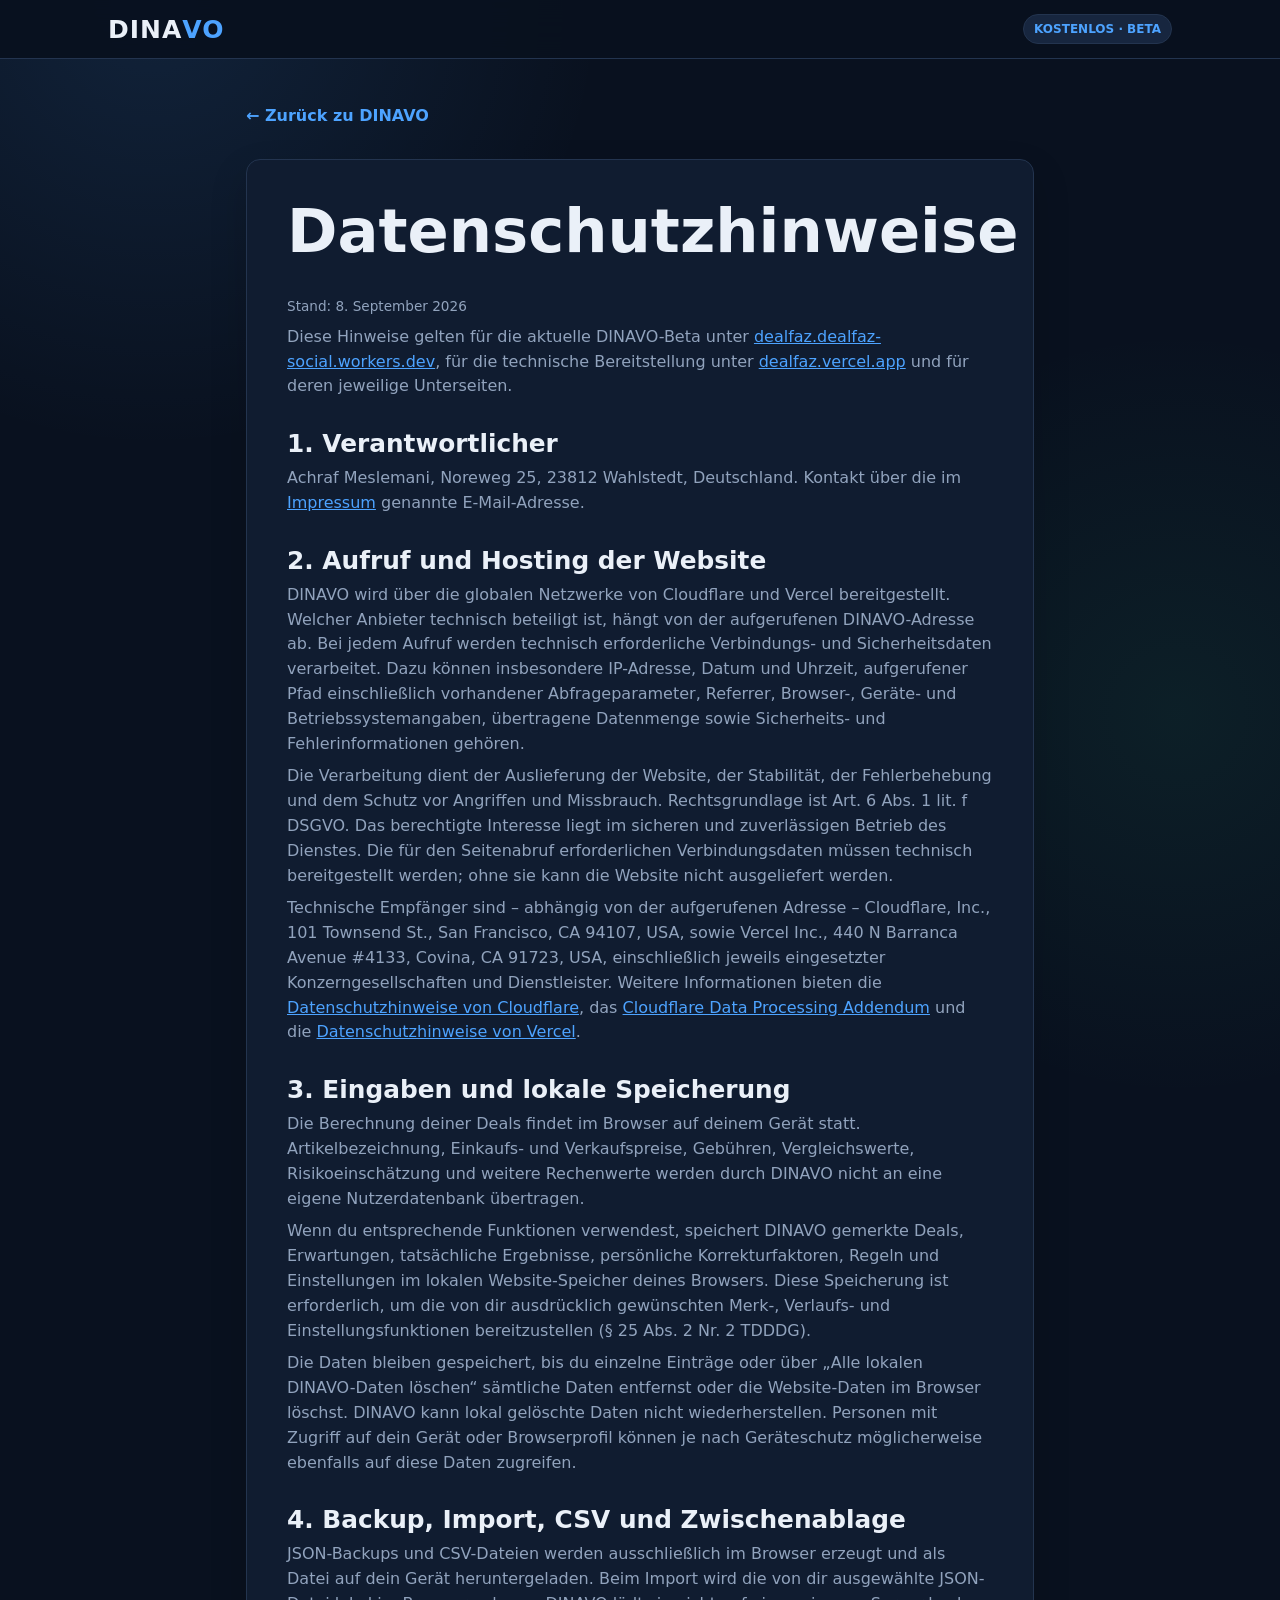
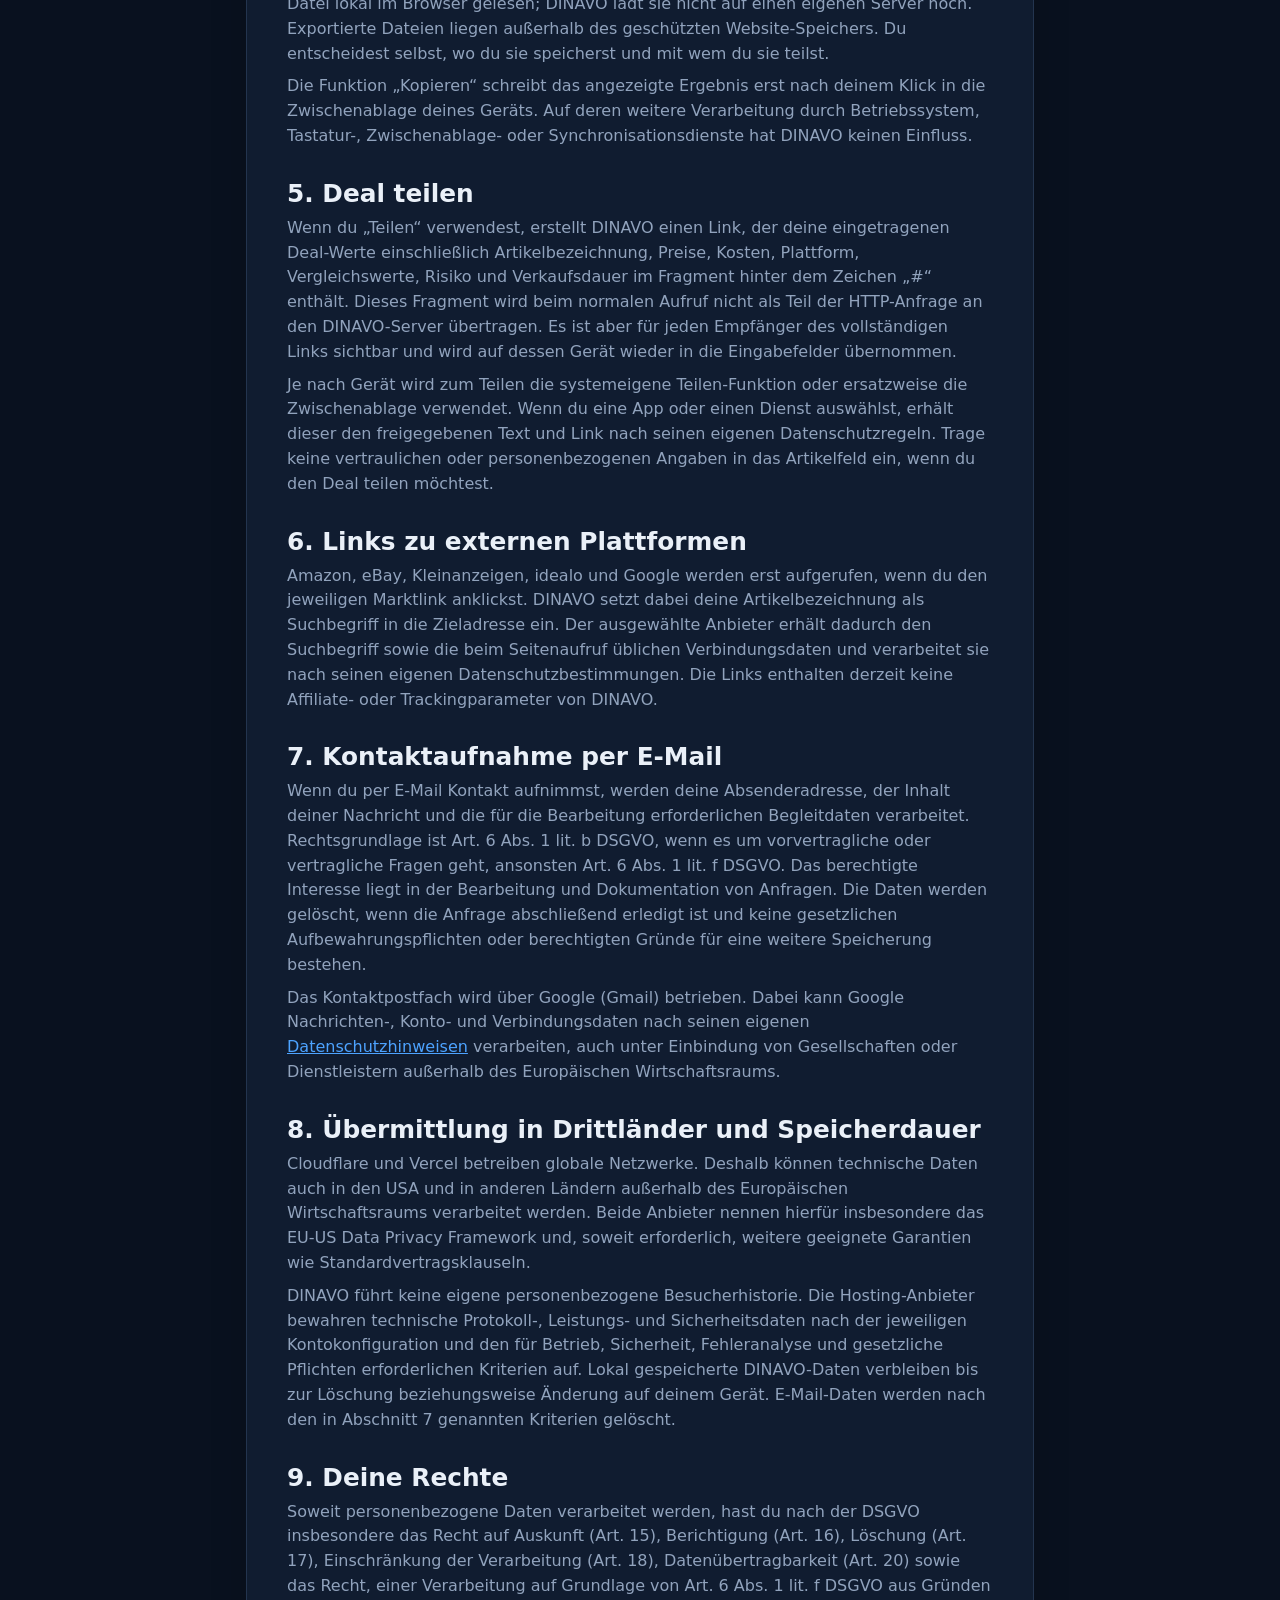
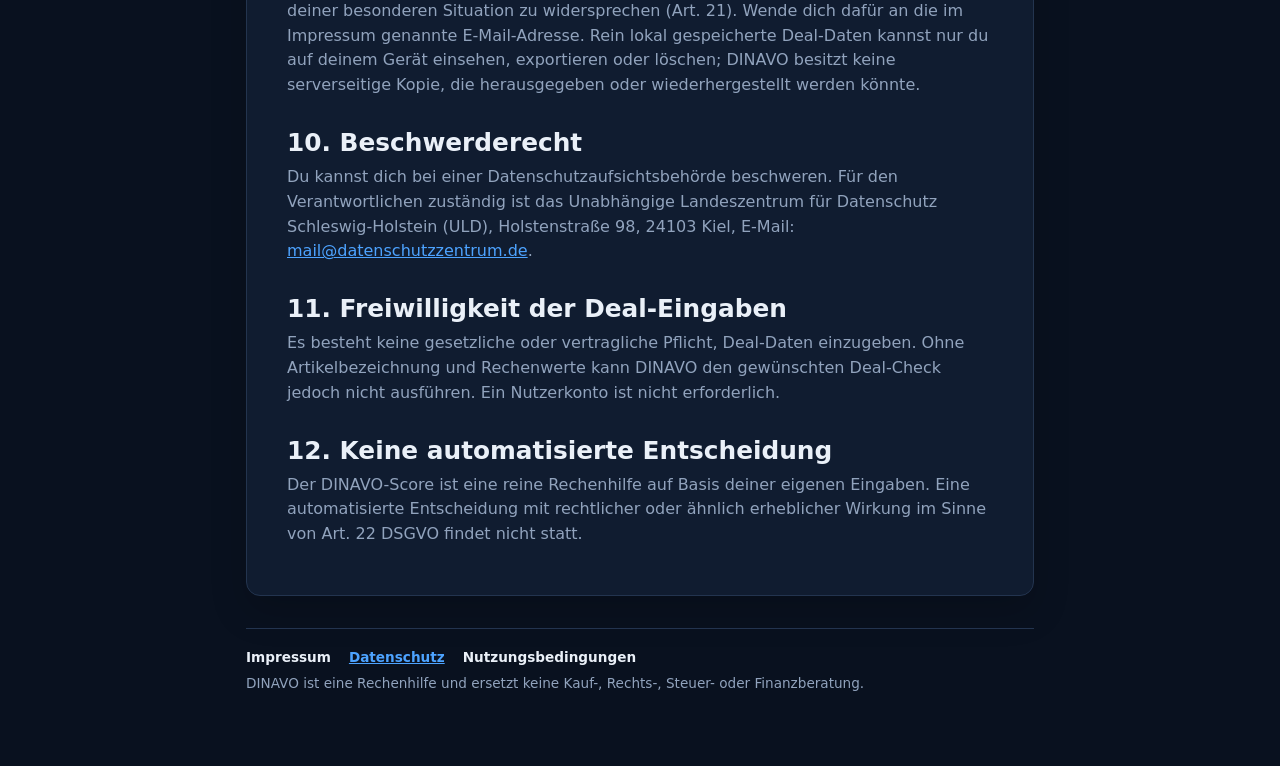
==== commit 1737ebeb: "Align privacy notice with live hosting" ====
--- a/datenschutz/index.html
+++ b/datenschutz/index.html
@@ -5,7 +5,7 @@
   <meta name="viewport" content="width=device-width,initial-scale=1,viewport-fit=cover">
   <meta name="theme-color" content="#09111f">
   <meta name="robots" content="index,follow">
-  <meta name="description" content="Datenschutzhinweise für DINAVO zu Cloudflare-Hosting, lokaler Speicherung, Teilen, Exporten und externen Marktlinks.">
+  <meta name="description" content="Datenschutzhinweise für DINAVO zu Hosting, lokaler Speicherung, Teilen, Exporten und externen Marktlinks.">
   <link rel="canonical" href="https://dealfaz.dealfaz-social.workers.dev/datenschutz/">
   <link rel="manifest" href="/manifest.webmanifest">
   <link rel="icon" href="/icon.svg" type="image/svg+xml">
@@ -19,15 +19,15 @@
     <article>
       <h1>Datenschutzhinweise</h1>
       <p class="legalDate">Stand: 8. September 2026</p>
-      <p>Diese Hinweise gelten für die aktuelle DINAVO-Beta unter <a href="https://dealfaz.dealfaz-social.workers.dev/">dealfaz.dealfaz-social.workers.dev</a> und ihre Unterseiten.</p>
+      <p>Diese Hinweise gelten für die aktuelle DINAVO-Beta unter <a href="https://dealfaz.dealfaz-social.workers.dev/">dealfaz.dealfaz-social.workers.dev</a>, für die technische Bereitstellung unter <a href="https://dealfaz.vercel.app/">dealfaz.vercel.app</a> und für deren jeweilige Unterseiten.</p>
 
       <h2>1. Verantwortlicher</h2>
       <p>Achraf Meslemani, Noreweg 25, 23812 Wahlstedt, Deutschland. Kontakt über die im <a href="/impressum/">Impressum</a> genannte E-Mail-Adresse.</p>
 
       <h2>2. Aufruf und Hosting der Website</h2>
-      <p>DINAVO wird als Cloudflare Worker über das weltweite Netzwerk von Cloudflare bereitgestellt. Bei jedem Aufruf werden technisch erforderliche Verbindungs- und Sicherheitsdaten verarbeitet. Dazu können insbesondere IP-Adresse, Datum und Uhrzeit, aufgerufener Pfad einschließlich vorhandener Abfrageparameter, Referrer, Browser-, Geräte- und Betriebssystemangaben, übertragene Datenmenge sowie Sicherheits- und Fehlerinformationen gehören.</p>
+      <p>DINAVO wird über die globalen Netzwerke von Cloudflare und Vercel bereitgestellt. Welcher Anbieter technisch beteiligt ist, hängt von der aufgerufenen DINAVO-Adresse ab. Bei jedem Aufruf werden technisch erforderliche Verbindungs- und Sicherheitsdaten verarbeitet. Dazu können insbesondere IP-Adresse, Datum und Uhrzeit, aufgerufener Pfad einschließlich vorhandener Abfrageparameter, Referrer, Browser-, Geräte- und Betriebssystemangaben, übertragene Datenmenge sowie Sicherheits- und Fehlerinformationen gehören.</p>
       <p>Die Verarbeitung dient der Auslieferung der Website, der Stabilität, der Fehlerbehebung und dem Schutz vor Angriffen und Missbrauch. Rechtsgrundlage ist Art. 6 Abs. 1 lit. f DSGVO. Das berechtigte Interesse liegt im sicheren und zuverlässigen Betrieb des Dienstes. Die für den Seitenabruf erforderlichen Verbindungsdaten müssen technisch bereitgestellt werden; ohne sie kann die Website nicht ausgeliefert werden.</p>
-      <p>Empfänger und Auftragsverarbeiter ist Cloudflare, Inc., 101 Townsend St., San Francisco, CA 94107, USA, einschließlich eingesetzter Konzerngesellschaften und Unterauftragsverarbeiter. Weitere Informationen bieten die <a href="https://www.cloudflare.com/privacypolicy/" rel="noopener noreferrer">Datenschutzhinweise von Cloudflare</a> und das <a href="https://www.cloudflare.com/cloudflare-customer-dpa/" rel="noopener noreferrer">Cloudflare Data Processing Addendum</a>.</p>
+      <p>Technische Empfänger sind – abhängig von der aufgerufenen Adresse – Cloudflare, Inc., 101 Townsend St., San Francisco, CA 94107, USA, sowie Vercel Inc., 440 N Barranca Avenue #4133, Covina, CA 91723, USA, einschließlich jeweils eingesetzter Konzerngesellschaften und Dienstleister. Weitere Informationen bieten die <a href="https://www.cloudflare.com/privacypolicy/" rel="noopener noreferrer">Datenschutzhinweise von Cloudflare</a>, das <a href="https://www.cloudflare.com/cloudflare-customer-dpa/" rel="noopener noreferrer">Cloudflare Data Processing Addendum</a> und die <a href="https://vercel.com/legal/privacy-notice" rel="noopener noreferrer">Datenschutzhinweise von Vercel</a>.</p>
 
       <h2>3. Eingaben und lokale Speicherung</h2>
       <p>Die Berechnung deiner Deals findet im Browser auf deinem Gerät statt. Artikelbezeichnung, Einkaufs- und Verkaufspreise, Gebühren, Vergleichswerte, Risikoeinschätzung und weitere Rechenwerte werden durch DINAVO nicht an eine eigene Nutzerdatenbank übertragen.</p>
@@ -50,8 +50,8 @@
       <p>Das Kontaktpostfach wird über Google (Gmail) betrieben. Dabei kann Google Nachrichten-, Konto- und Verbindungsdaten nach seinen eigenen <a href="https://policies.google.com/privacy?hl=de" rel="noopener noreferrer">Datenschutzhinweisen</a> verarbeiten, auch unter Einbindung von Gesellschaften oder Dienstleistern außerhalb des Europäischen Wirtschaftsraums.</p>
 
       <h2>8. Übermittlung in Drittländer und Speicherdauer</h2>
-      <p>Cloudflare betreibt ein globales Netzwerk. Deshalb können technische Daten auch in den USA und in anderen Ländern außerhalb des Europäischen Wirtschaftsraums verarbeitet werden. Cloudflare nennt hierfür insbesondere das EU-US Data Privacy Framework und, soweit erforderlich, die Standardvertragsklauseln der Europäischen Kommission einschließlich zusätzlicher Schutzmaßnahmen.</p>
-      <p>DINAVO führt keine eigene personenbezogene Besucherhistorie. Cloudflare bewahrt technische Protokoll- und Sicherheitsdaten nach der Kontokonfiguration und den für Betrieb, Sicherheit, Fehleranalyse und gesetzliche Pflichten erforderlichen Kriterien auf. Lokal gespeicherte DINAVO-Daten verbleiben bis zur Löschung beziehungsweise Änderung auf deinem Gerät. E-Mail-Daten werden nach den in Abschnitt 7 genannten Kriterien gelöscht.</p>
+      <p>Cloudflare und Vercel betreiben globale Netzwerke. Deshalb können technische Daten auch in den USA und in anderen Ländern außerhalb des Europäischen Wirtschaftsraums verarbeitet werden. Beide Anbieter nennen hierfür insbesondere das EU-US Data Privacy Framework und, soweit erforderlich, weitere geeignete Garantien wie Standardvertragsklauseln.</p>
+      <p>DINAVO führt keine eigene personenbezogene Besucherhistorie. Die Hosting-Anbieter bewahren technische Protokoll-, Leistungs- und Sicherheitsdaten nach der jeweiligen Kontokonfiguration und den für Betrieb, Sicherheit, Fehleranalyse und gesetzliche Pflichten erforderlichen Kriterien auf. Lokal gespeicherte DINAVO-Daten verbleiben bis zur Löschung beziehungsweise Änderung auf deinem Gerät. E-Mail-Daten werden nach den in Abschnitt 7 genannten Kriterien gelöscht.</p>
 
       <h2>9. Deine Rechte</h2>
       <p>Soweit personenbezogene Daten verarbeitet werden, hast du nach der DSGVO insbesondere das Recht auf Auskunft (Art. 15), Berichtigung (Art. 16), Löschung (Art. 17), Einschränkung der Verarbeitung (Art. 18), Datenübertragbarkeit (Art. 20) sowie das Recht, einer Verarbeitung auf Grundlage von Art. 6 Abs. 1 lit. f DSGVO aus Gründen deiner besonderen Situation zu widersprechen (Art. 21). Wende dich dafür an die im Impressum genannte E-Mail-Adresse. Rein lokal gespeicherte Deal-Daten kannst nur du auf deinem Gerät einsehen, exportieren oder löschen; DINAVO besitzt keine serverseitige Kopie, die herausgegeben oder wiederhergestellt werden könnte.</p>
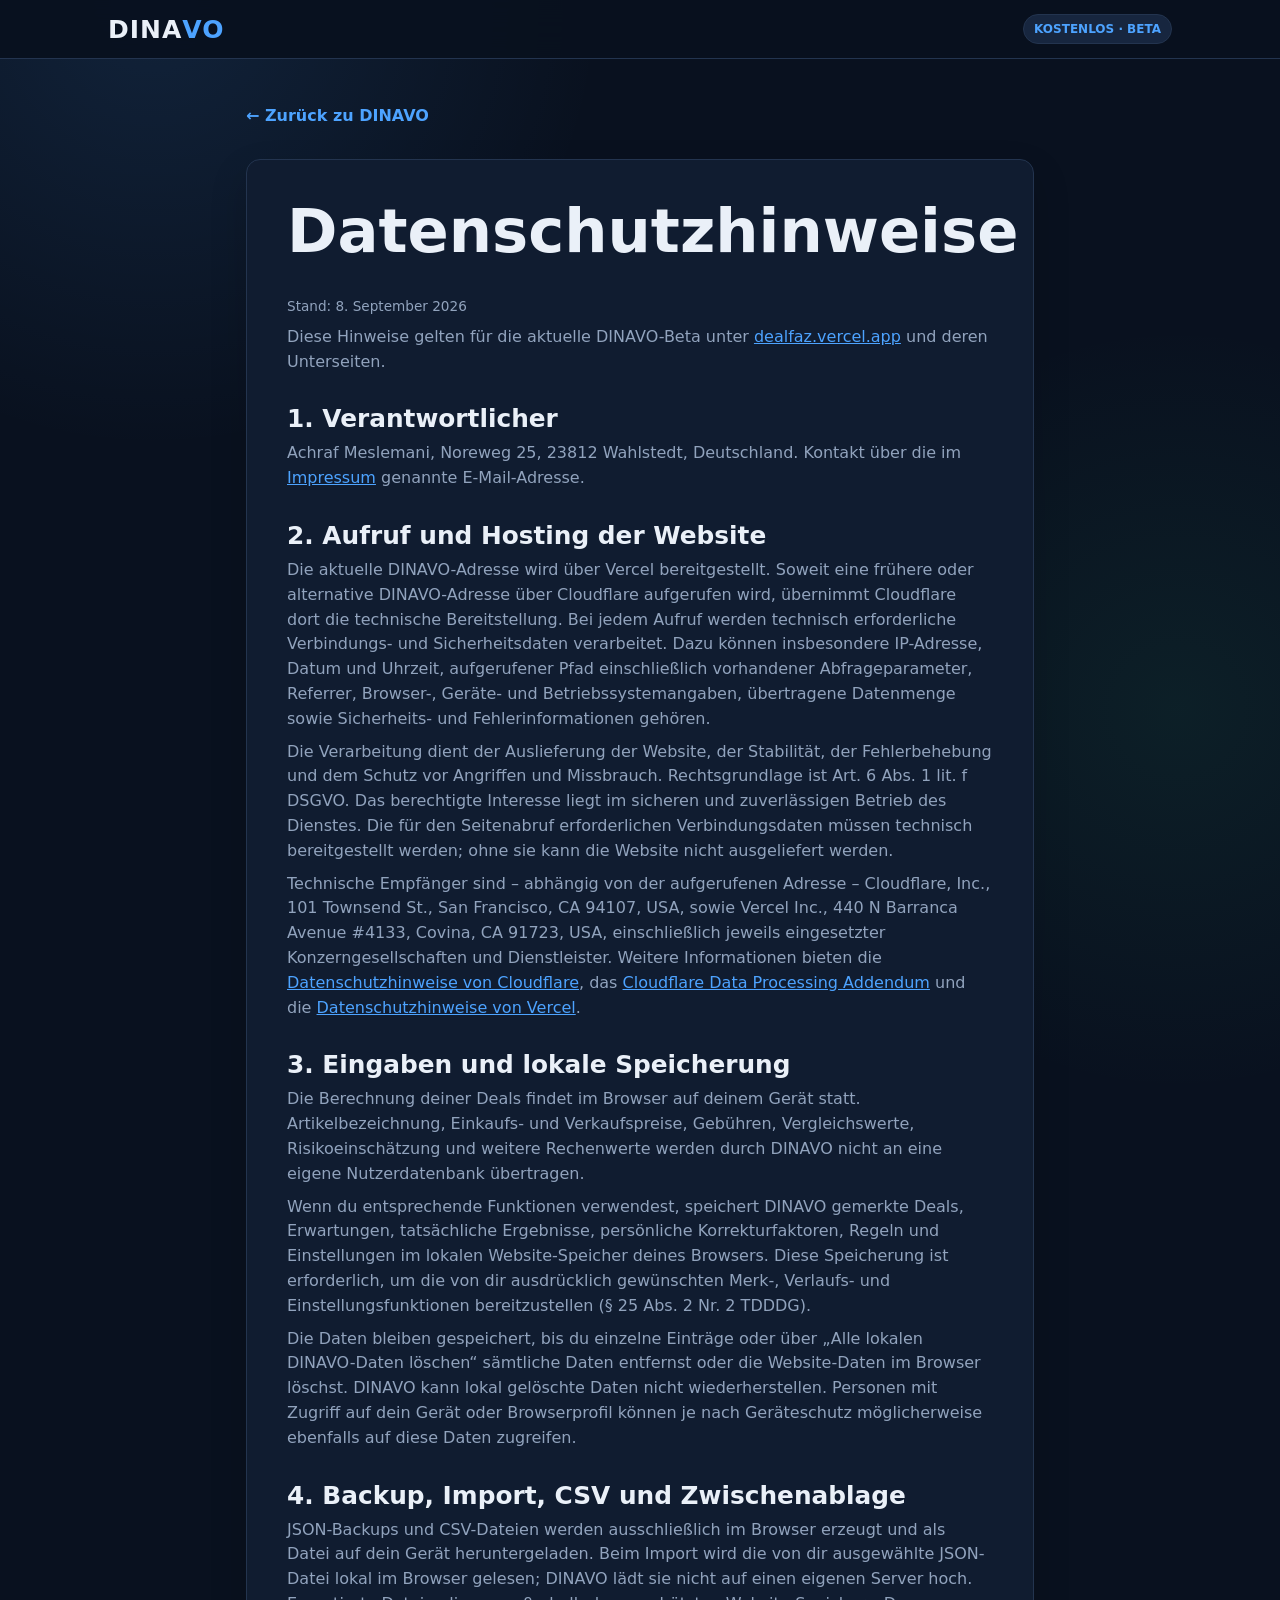
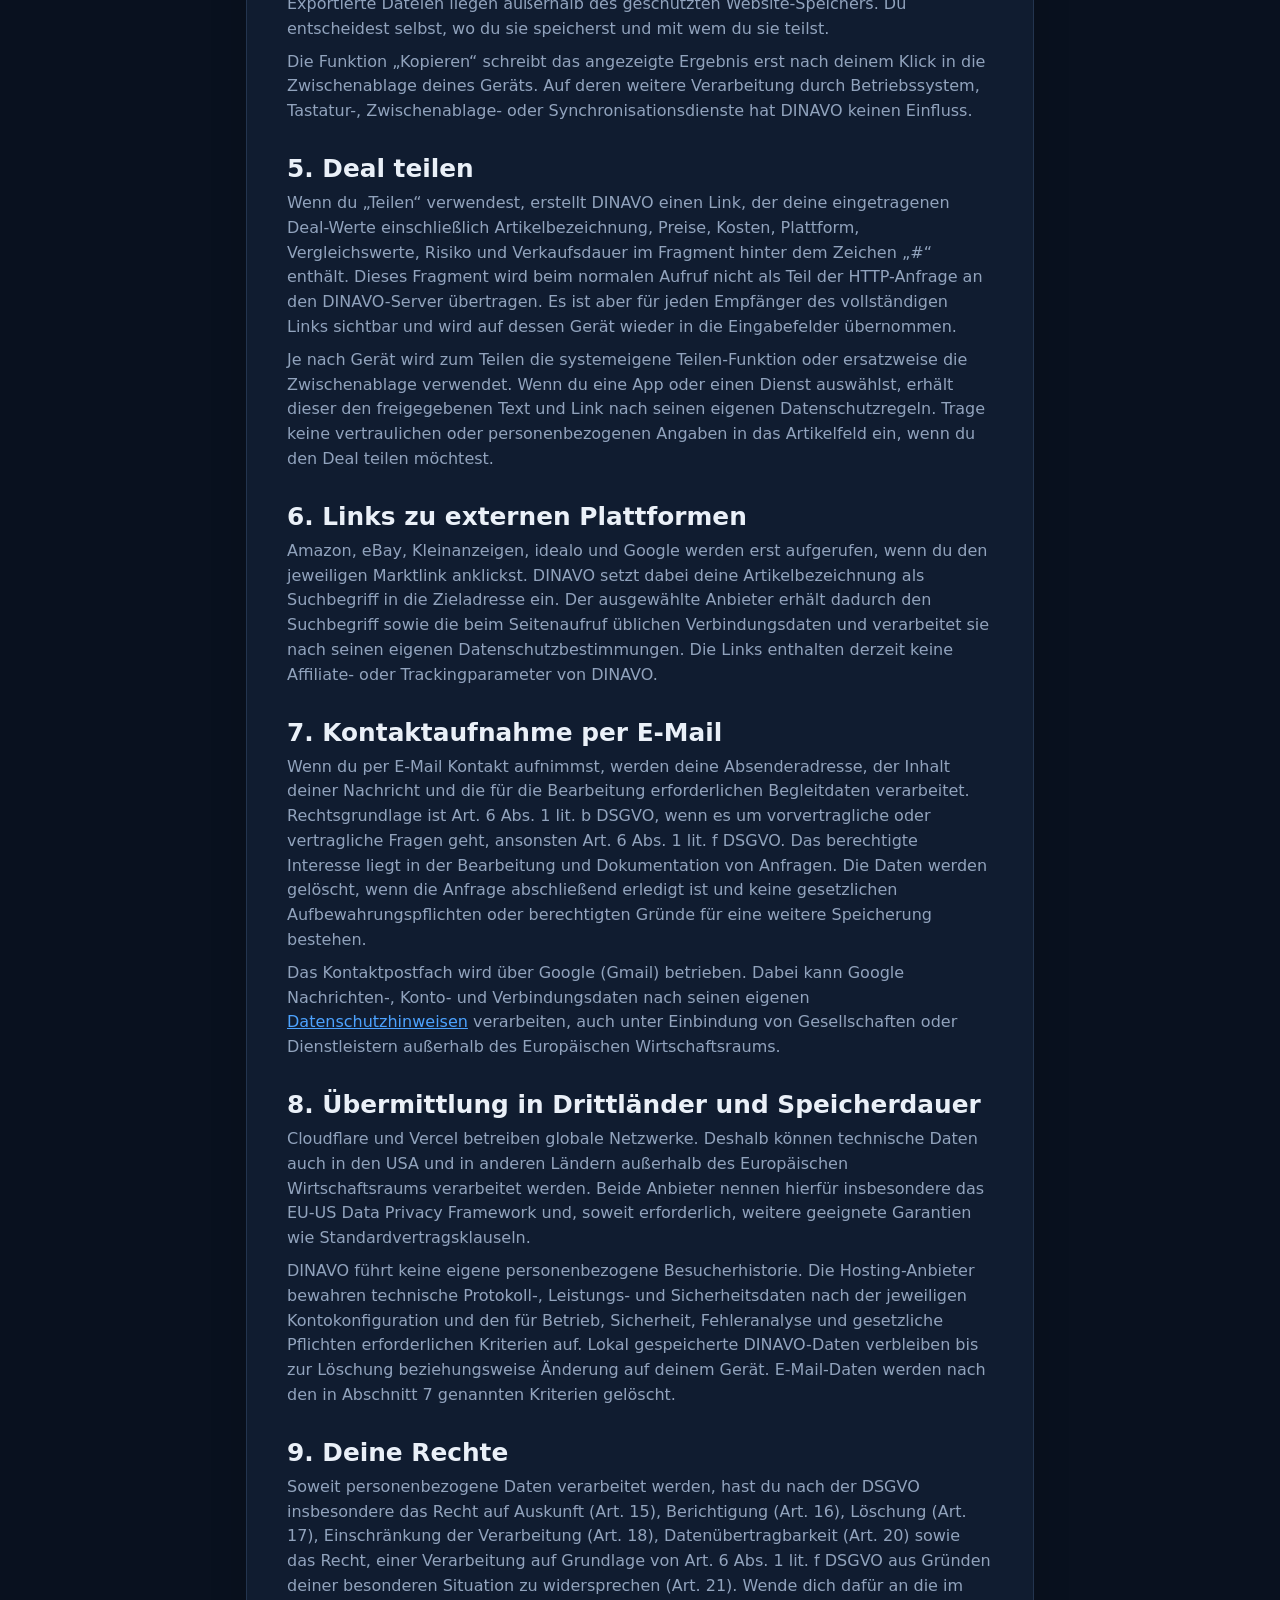
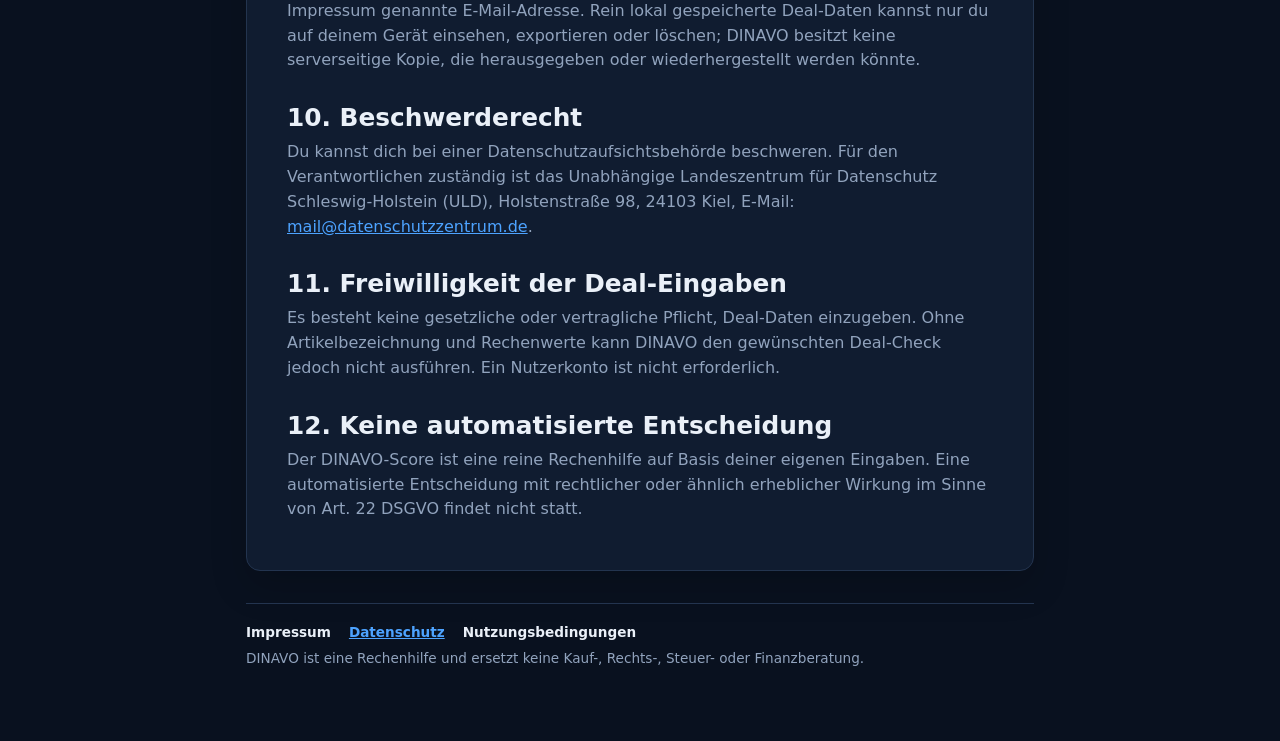
==== commit ad6d6ebd: "Make Vercel the verified DINAVO production host" ====
--- a/datenschutz/index.html
+++ b/datenschutz/index.html
@@ -6,7 +6,7 @@
   <meta name="theme-color" content="#09111f">
   <meta name="robots" content="index,follow">
   <meta name="description" content="Datenschutzhinweise für DINAVO zu Hosting, lokaler Speicherung, Teilen, Exporten und externen Marktlinks.">
-  <link rel="canonical" href="https://dealfaz.dealfaz-social.workers.dev/datenschutz/">
+  <link rel="canonical" href="https://dealfaz.vercel.app/datenschutz/">
   <link rel="manifest" href="/manifest.webmanifest">
   <link rel="icon" href="/icon.svg" type="image/svg+xml">
   <link rel="stylesheet" href="/style.css">
@@ -19,13 +19,13 @@
     <article>
       <h1>Datenschutzhinweise</h1>
       <p class="legalDate">Stand: 8. September 2026</p>
-      <p>Diese Hinweise gelten für die aktuelle DINAVO-Beta unter <a href="https://dealfaz.dealfaz-social.workers.dev/">dealfaz.dealfaz-social.workers.dev</a>, für die technische Bereitstellung unter <a href="https://dealfaz.vercel.app/">dealfaz.vercel.app</a> und für deren jeweilige Unterseiten.</p>
+      <p>Diese Hinweise gelten für die aktuelle DINAVO-Beta unter <a href="https://dealfaz.vercel.app/">dealfaz.vercel.app</a> und deren Unterseiten.</p>
 
       <h2>1. Verantwortlicher</h2>
       <p>Achraf Meslemani, Noreweg 25, 23812 Wahlstedt, Deutschland. Kontakt über die im <a href="/impressum/">Impressum</a> genannte E-Mail-Adresse.</p>
 
       <h2>2. Aufruf und Hosting der Website</h2>
-      <p>DINAVO wird über die globalen Netzwerke von Cloudflare und Vercel bereitgestellt. Welcher Anbieter technisch beteiligt ist, hängt von der aufgerufenen DINAVO-Adresse ab. Bei jedem Aufruf werden technisch erforderliche Verbindungs- und Sicherheitsdaten verarbeitet. Dazu können insbesondere IP-Adresse, Datum und Uhrzeit, aufgerufener Pfad einschließlich vorhandener Abfrageparameter, Referrer, Browser-, Geräte- und Betriebssystemangaben, übertragene Datenmenge sowie Sicherheits- und Fehlerinformationen gehören.</p>
+      <p>Die aktuelle DINAVO-Adresse wird über Vercel bereitgestellt. Soweit eine frühere oder alternative DINAVO-Adresse über Cloudflare aufgerufen wird, übernimmt Cloudflare dort die technische Bereitstellung. Bei jedem Aufruf werden technisch erforderliche Verbindungs- und Sicherheitsdaten verarbeitet. Dazu können insbesondere IP-Adresse, Datum und Uhrzeit, aufgerufener Pfad einschließlich vorhandener Abfrageparameter, Referrer, Browser-, Geräte- und Betriebssystemangaben, übertragene Datenmenge sowie Sicherheits- und Fehlerinformationen gehören.</p>
       <p>Die Verarbeitung dient der Auslieferung der Website, der Stabilität, der Fehlerbehebung und dem Schutz vor Angriffen und Missbrauch. Rechtsgrundlage ist Art. 6 Abs. 1 lit. f DSGVO. Das berechtigte Interesse liegt im sicheren und zuverlässigen Betrieb des Dienstes. Die für den Seitenabruf erforderlichen Verbindungsdaten müssen technisch bereitgestellt werden; ohne sie kann die Website nicht ausgeliefert werden.</p>
       <p>Technische Empfänger sind – abhängig von der aufgerufenen Adresse – Cloudflare, Inc., 101 Townsend St., San Francisco, CA 94107, USA, sowie Vercel Inc., 440 N Barranca Avenue #4133, Covina, CA 91723, USA, einschließlich jeweils eingesetzter Konzerngesellschaften und Dienstleister. Weitere Informationen bieten die <a href="https://www.cloudflare.com/privacypolicy/" rel="noopener noreferrer">Datenschutzhinweise von Cloudflare</a>, das <a href="https://www.cloudflare.com/cloudflare-customer-dpa/" rel="noopener noreferrer">Cloudflare Data Processing Addendum</a> und die <a href="https://vercel.com/legal/privacy-notice" rel="noopener noreferrer">Datenschutzhinweise von Vercel</a>.</p>
 
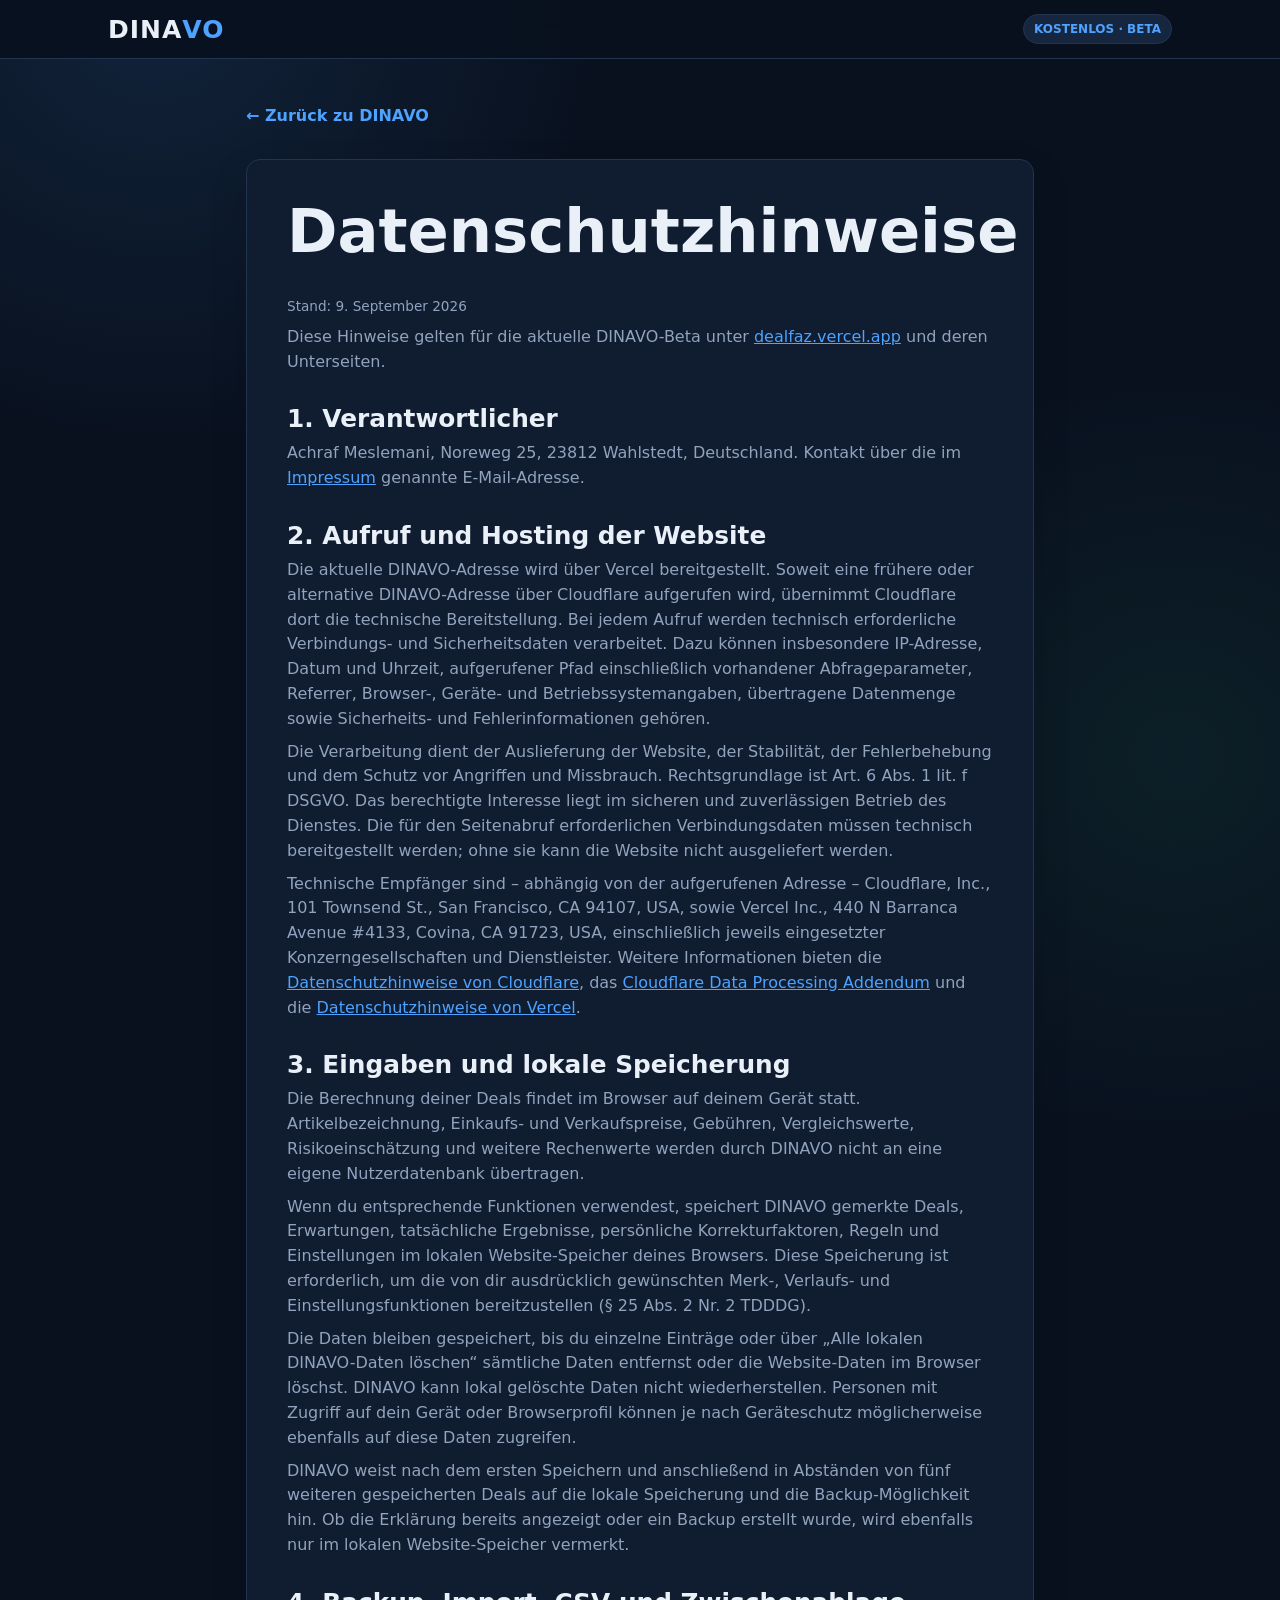
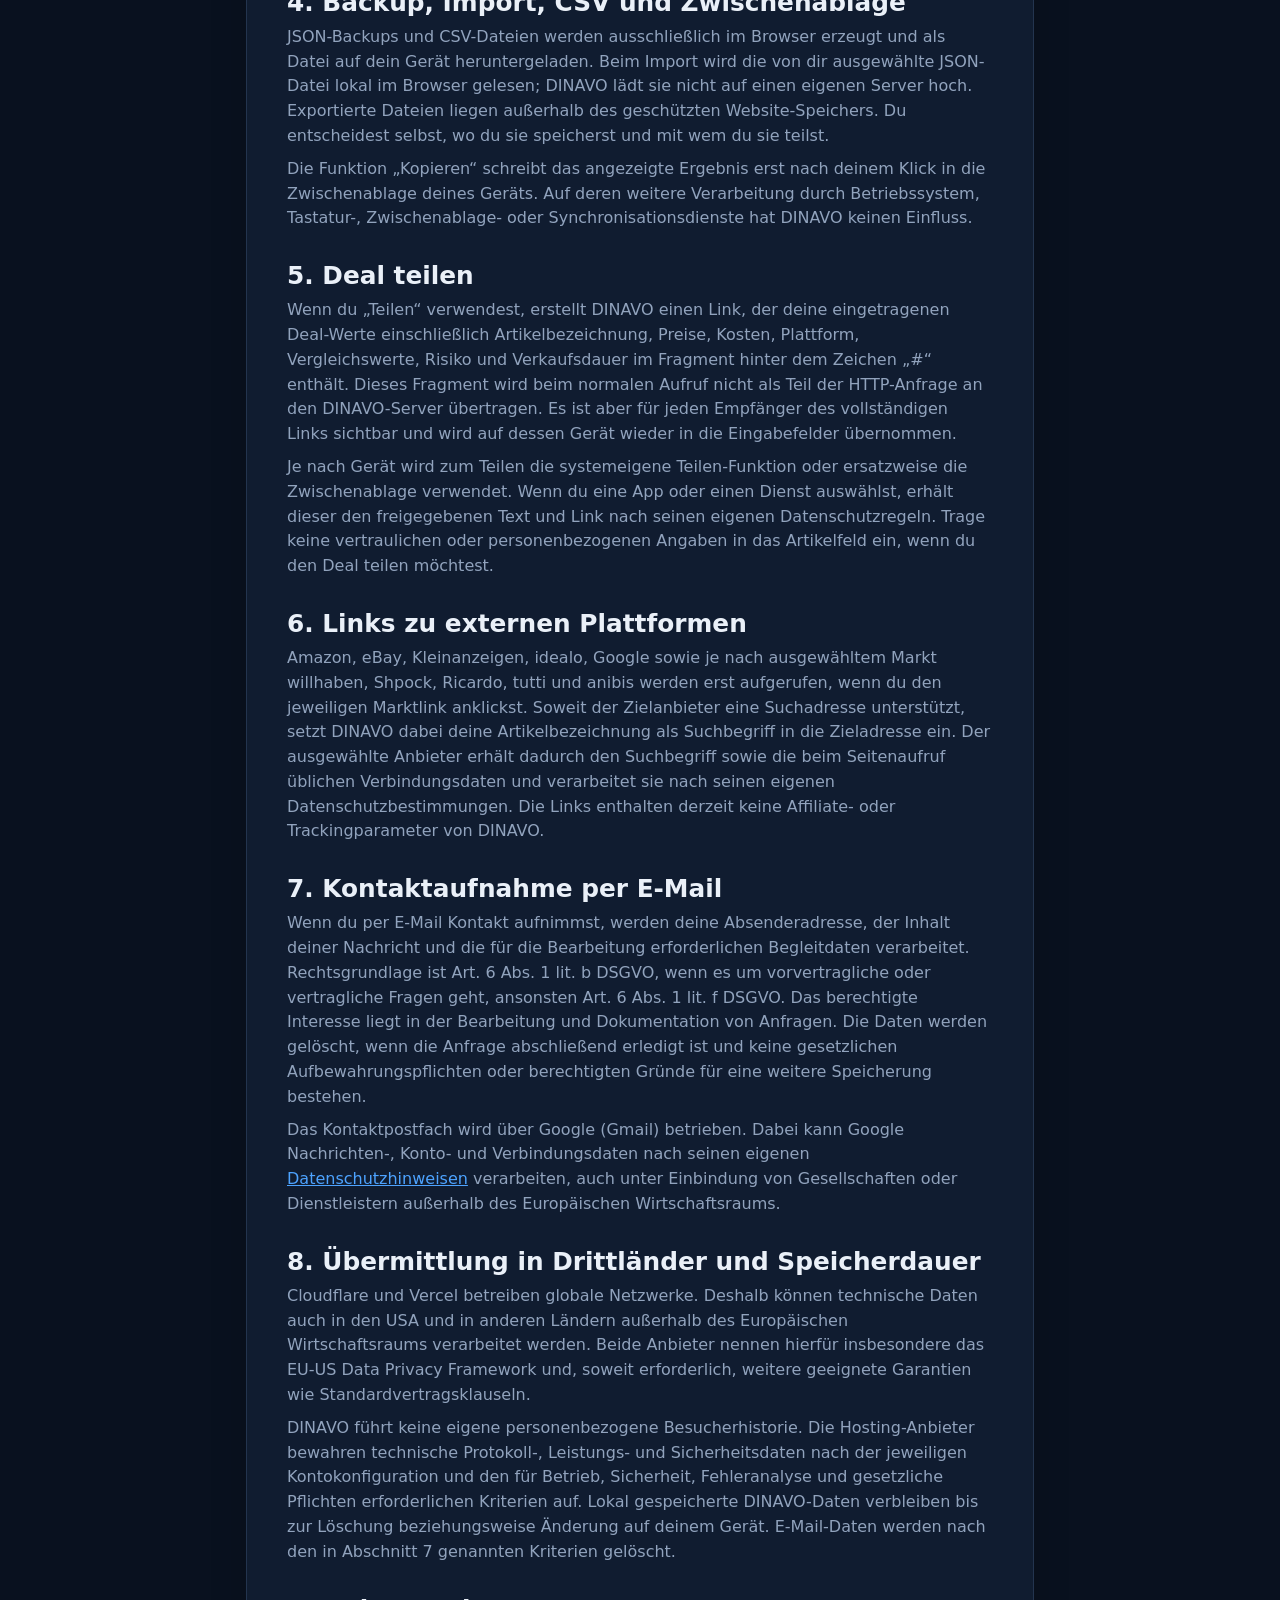
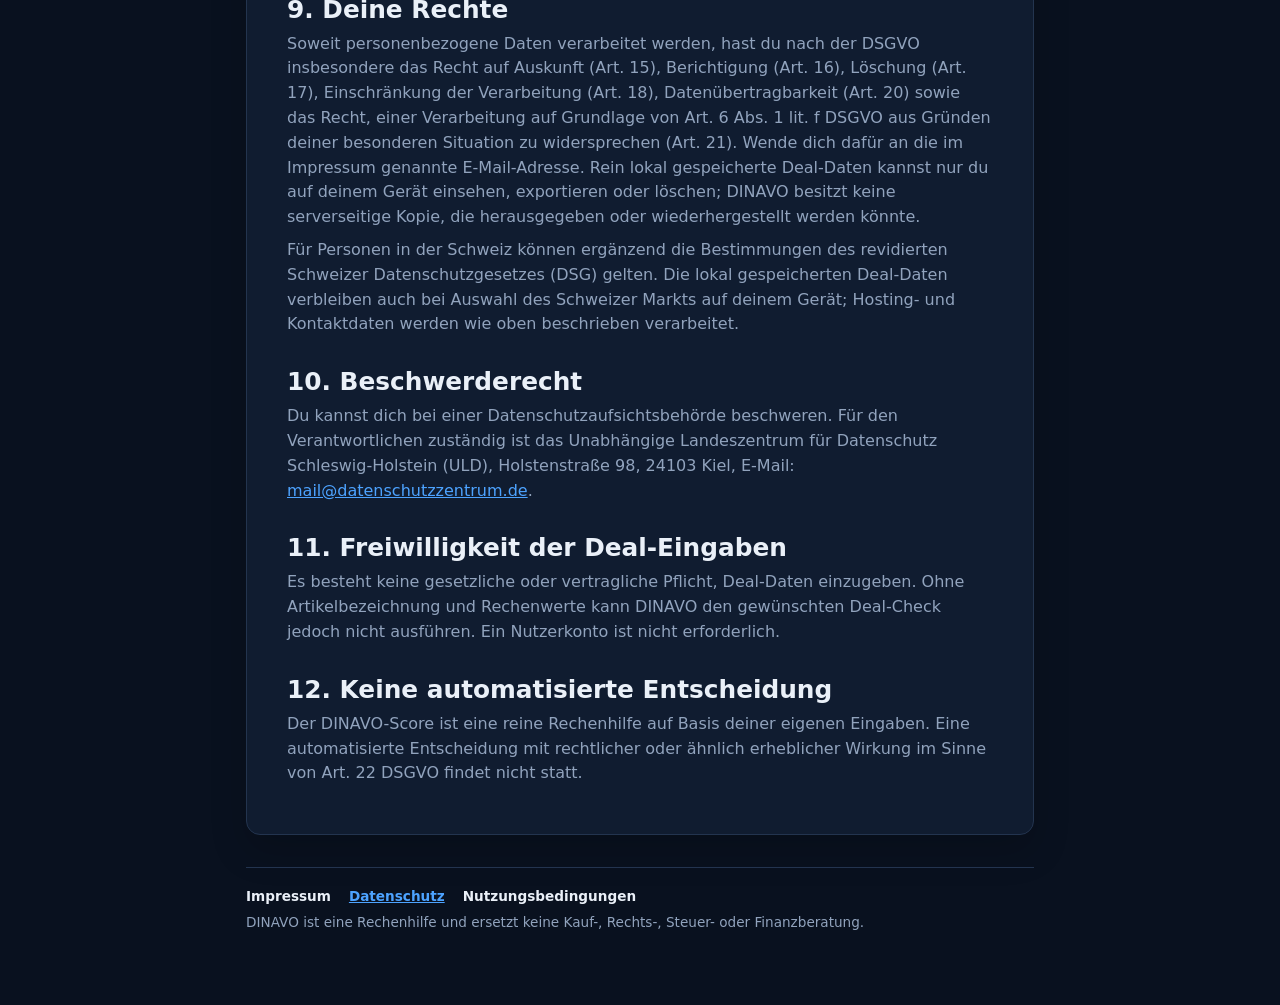
==== commit dd701be3: "feat: harden DINAVO DACH deal workflow" ====
--- a/datenschutz/index.html
+++ b/datenschutz/index.html
@@ -18,7 +18,7 @@
     <a class="backLink" href="/">← Zurück zu DINAVO</a>
     <article>
       <h1>Datenschutzhinweise</h1>
-      <p class="legalDate">Stand: 8. September 2026</p>
+      <p class="legalDate">Stand: 9. September 2026</p>
       <p>Diese Hinweise gelten für die aktuelle DINAVO-Beta unter <a href="https://dealfaz.vercel.app/">dealfaz.vercel.app</a> und deren Unterseiten.</p>
 
       <h2>1. Verantwortlicher</h2>
@@ -33,6 +33,7 @@
       <p>Die Berechnung deiner Deals findet im Browser auf deinem Gerät statt. Artikelbezeichnung, Einkaufs- und Verkaufspreise, Gebühren, Vergleichswerte, Risikoeinschätzung und weitere Rechenwerte werden durch DINAVO nicht an eine eigene Nutzerdatenbank übertragen.</p>
       <p>Wenn du entsprechende Funktionen verwendest, speichert DINAVO gemerkte Deals, Erwartungen, tatsächliche Ergebnisse, persönliche Korrekturfaktoren, Regeln und Einstellungen im lokalen Website-Speicher deines Browsers. Diese Speicherung ist erforderlich, um die von dir ausdrücklich gewünschten Merk-, Verlaufs- und Einstellungsfunktionen bereitzustellen (§ 25 Abs. 2 Nr. 2 TDDDG).</p>
       <p>Die Daten bleiben gespeichert, bis du einzelne Einträge oder über „Alle lokalen DINAVO-Daten löschen“ sämtliche Daten entfernst oder die Website-Daten im Browser löschst. DINAVO kann lokal gelöschte Daten nicht wiederherstellen. Personen mit Zugriff auf dein Gerät oder Browserprofil können je nach Geräteschutz möglicherweise ebenfalls auf diese Daten zugreifen.</p>
+      <p>DINAVO weist nach dem ersten Speichern und anschließend in Abständen von fünf weiteren gespeicherten Deals auf die lokale Speicherung und die Backup-Möglichkeit hin. Ob die Erklärung bereits angezeigt oder ein Backup erstellt wurde, wird ebenfalls nur im lokalen Website-Speicher vermerkt.</p>
 
       <h2>4. Backup, Import, CSV und Zwischenablage</h2>
       <p>JSON-Backups und CSV-Dateien werden ausschließlich im Browser erzeugt und als Datei auf dein Gerät heruntergeladen. Beim Import wird die von dir ausgewählte JSON-Datei lokal im Browser gelesen; DINAVO lädt sie nicht auf einen eigenen Server hoch. Exportierte Dateien liegen außerhalb des geschützten Website-Speichers. Du entscheidest selbst, wo du sie speicherst und mit wem du sie teilst.</p>
@@ -43,7 +44,7 @@
       <p>Je nach Gerät wird zum Teilen die systemeigene Teilen-Funktion oder ersatzweise die Zwischenablage verwendet. Wenn du eine App oder einen Dienst auswählst, erhält dieser den freigegebenen Text und Link nach seinen eigenen Datenschutzregeln. Trage keine vertraulichen oder personenbezogenen Angaben in das Artikelfeld ein, wenn du den Deal teilen möchtest.</p>
 
       <h2>6. Links zu externen Plattformen</h2>
-      <p>Amazon, eBay, Kleinanzeigen, idealo und Google werden erst aufgerufen, wenn du den jeweiligen Marktlink anklickst. DINAVO setzt dabei deine Artikelbezeichnung als Suchbegriff in die Zieladresse ein. Der ausgewählte Anbieter erhält dadurch den Suchbegriff sowie die beim Seitenaufruf üblichen Verbindungsdaten und verarbeitet sie nach seinen eigenen Datenschutzbestimmungen. Die Links enthalten derzeit keine Affiliate- oder Trackingparameter von DINAVO.</p>
+      <p>Amazon, eBay, Kleinanzeigen, idealo, Google sowie je nach ausgewähltem Markt willhaben, Shpock, Ricardo, tutti und anibis werden erst aufgerufen, wenn du den jeweiligen Marktlink anklickst. Soweit der Zielanbieter eine Suchadresse unterstützt, setzt DINAVO dabei deine Artikelbezeichnung als Suchbegriff in die Zieladresse ein. Der ausgewählte Anbieter erhält dadurch den Suchbegriff sowie die beim Seitenaufruf üblichen Verbindungsdaten und verarbeitet sie nach seinen eigenen Datenschutzbestimmungen. Die Links enthalten derzeit keine Affiliate- oder Trackingparameter von DINAVO.</p>
 
       <h2>7. Kontaktaufnahme per E-Mail</h2>
       <p>Wenn du per E-Mail Kontakt aufnimmst, werden deine Absenderadresse, der Inhalt deiner Nachricht und die für die Bearbeitung erforderlichen Begleitdaten verarbeitet. Rechtsgrundlage ist Art. 6 Abs. 1 lit. b DSGVO, wenn es um vorvertragliche oder vertragliche Fragen geht, ansonsten Art. 6 Abs. 1 lit. f DSGVO. Das berechtigte Interesse liegt in der Bearbeitung und Dokumentation von Anfragen. Die Daten werden gelöscht, wenn die Anfrage abschließend erledigt ist und keine gesetzlichen Aufbewahrungspflichten oder berechtigten Gründe für eine weitere Speicherung bestehen.</p>
@@ -55,6 +56,7 @@
 
       <h2>9. Deine Rechte</h2>
       <p>Soweit personenbezogene Daten verarbeitet werden, hast du nach der DSGVO insbesondere das Recht auf Auskunft (Art. 15), Berichtigung (Art. 16), Löschung (Art. 17), Einschränkung der Verarbeitung (Art. 18), Datenübertragbarkeit (Art. 20) sowie das Recht, einer Verarbeitung auf Grundlage von Art. 6 Abs. 1 lit. f DSGVO aus Gründen deiner besonderen Situation zu widersprechen (Art. 21). Wende dich dafür an die im Impressum genannte E-Mail-Adresse. Rein lokal gespeicherte Deal-Daten kannst nur du auf deinem Gerät einsehen, exportieren oder löschen; DINAVO besitzt keine serverseitige Kopie, die herausgegeben oder wiederhergestellt werden könnte.</p>
+      <p>Für Personen in der Schweiz können ergänzend die Bestimmungen des revidierten Schweizer Datenschutzgesetzes (DSG) gelten. Die lokal gespeicherten Deal-Daten verbleiben auch bei Auswahl des Schweizer Markts auf deinem Gerät; Hosting- und Kontaktdaten werden wie oben beschrieben verarbeitet.</p>
 
       <h2>10. Beschwerderecht</h2>
       <p>Du kannst dich bei einer Datenschutzaufsichtsbehörde beschweren. Für den Verantwortlichen zuständig ist das Unabhängige Landeszentrum für Datenschutz Schleswig-Holstein (ULD), Holstenstraße 98, 24103 Kiel, E-Mail: <a href="mailto:mail@datenschutzzentrum.de">mail@datenschutzzentrum.de</a>.</p>
--- a/style.css
+++ b/style.css
@@ -398,3 +398,44 @@
 .dnv-more>summary span{font-size:12px;color:var(--muted);font-weight:700}
 .dnv-more-body{padding-top:3px}
 @media(prefers-reduced-motion:reduce){.dnv-more>summary::before{transition:none}}
+
+/* Marktumschaltung, ehrliche Bewertung und sichtbarer Ergebnis-Abgleich. */
+.marketSelector{
+  display:grid;grid-template-columns:minmax(120px,.55fr) minmax(180px,1fr);gap:6px 12px;
+  align-items:center;margin:14px 0;padding:12px;border:1px solid var(--border);
+  border-radius:12px;background:var(--surface-2);font-weight:800;
+}
+.marketSelector small{grid-column:2;color:var(--muted);font-size:.76rem;font-weight:600}
+.platformNote a{color:var(--accent);font-weight:800}
+.resultFollowup{
+  margin:16px 0 4px;padding:14px;border:1px solid rgba(77,163,255,.38);
+  border-radius:12px;background:rgba(77,163,255,.08);text-align:left;
+}
+.resultFollowup[hidden]{display:none}
+.resultFollowup p{margin:5px 0 0;color:var(--muted);font-size:.88rem;line-height:1.45}
+.resultFollowup .actions{margin-top:12px}
+.scoreTruth{
+  margin:8px 0 12px;padding:10px 12px;border-radius:10px;background:var(--surface-2);
+  color:var(--muted);font-size:.8rem;line-height:1.45;text-align:left;
+}
+.ev small{display:block;margin-top:3px;color:var(--muted);font-size:.7rem;line-height:1.35}
+.dataSafetyNotice{
+  order:3;grid-column:1/-1;display:flex;align-items:center;justify-content:space-between;
+  gap:16px;padding:16px;border:1px solid var(--warn);border-radius:var(--radius);
+  background:var(--warn-bg);text-align:left;
+}
+.dataSafetyNotice[hidden]{display:none}
+.dataSafetyNotice p{margin:5px 0 0;color:var(--muted);line-height:1.45}
+.dataSafetyNotice .actions{flex:0 0 auto;margin:0}
+.countBadge,.openBadge{
+  display:inline-flex;align-items:center;min-height:22px;padding:2px 8px;border-radius:999px;
+  background:var(--good-bg);color:var(--good);font-size:.7rem;font-weight:900;letter-spacing:.03em;
+}
+.settingReadout{display:flex;flex-direction:column;justify-content:center;gap:5px;min-height:var(--input-h);padding:8px 14px;border:1px solid var(--border);border-radius:10px;background:var(--surface)}
+.settingReadout span{font-size:.76rem;color:var(--muted)}
+@media(max-width:680px){
+  .marketSelector{grid-template-columns:1fr}
+  .marketSelector small{grid-column:1}
+  .dataSafetyNotice{flex-direction:column;align-items:stretch}
+  .dataSafetyNotice .actions{display:grid;grid-template-columns:1fr}
+}
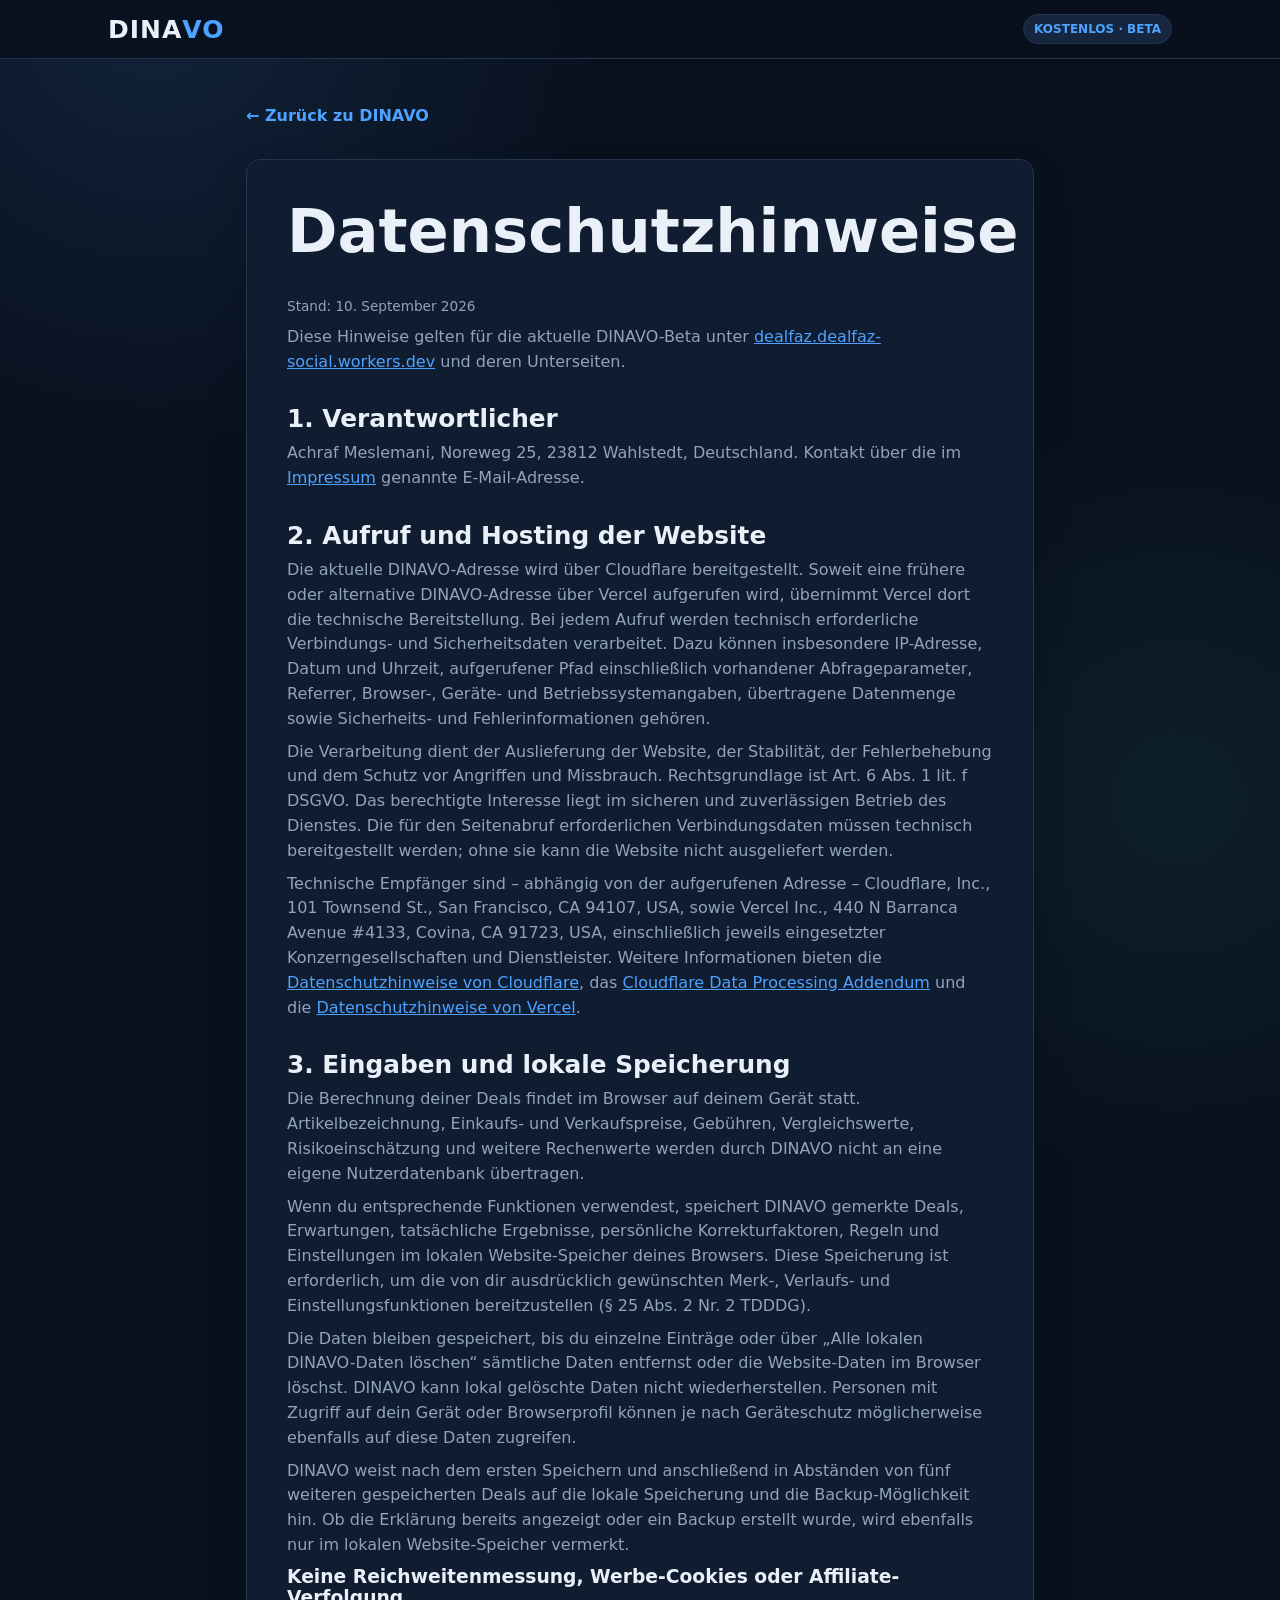
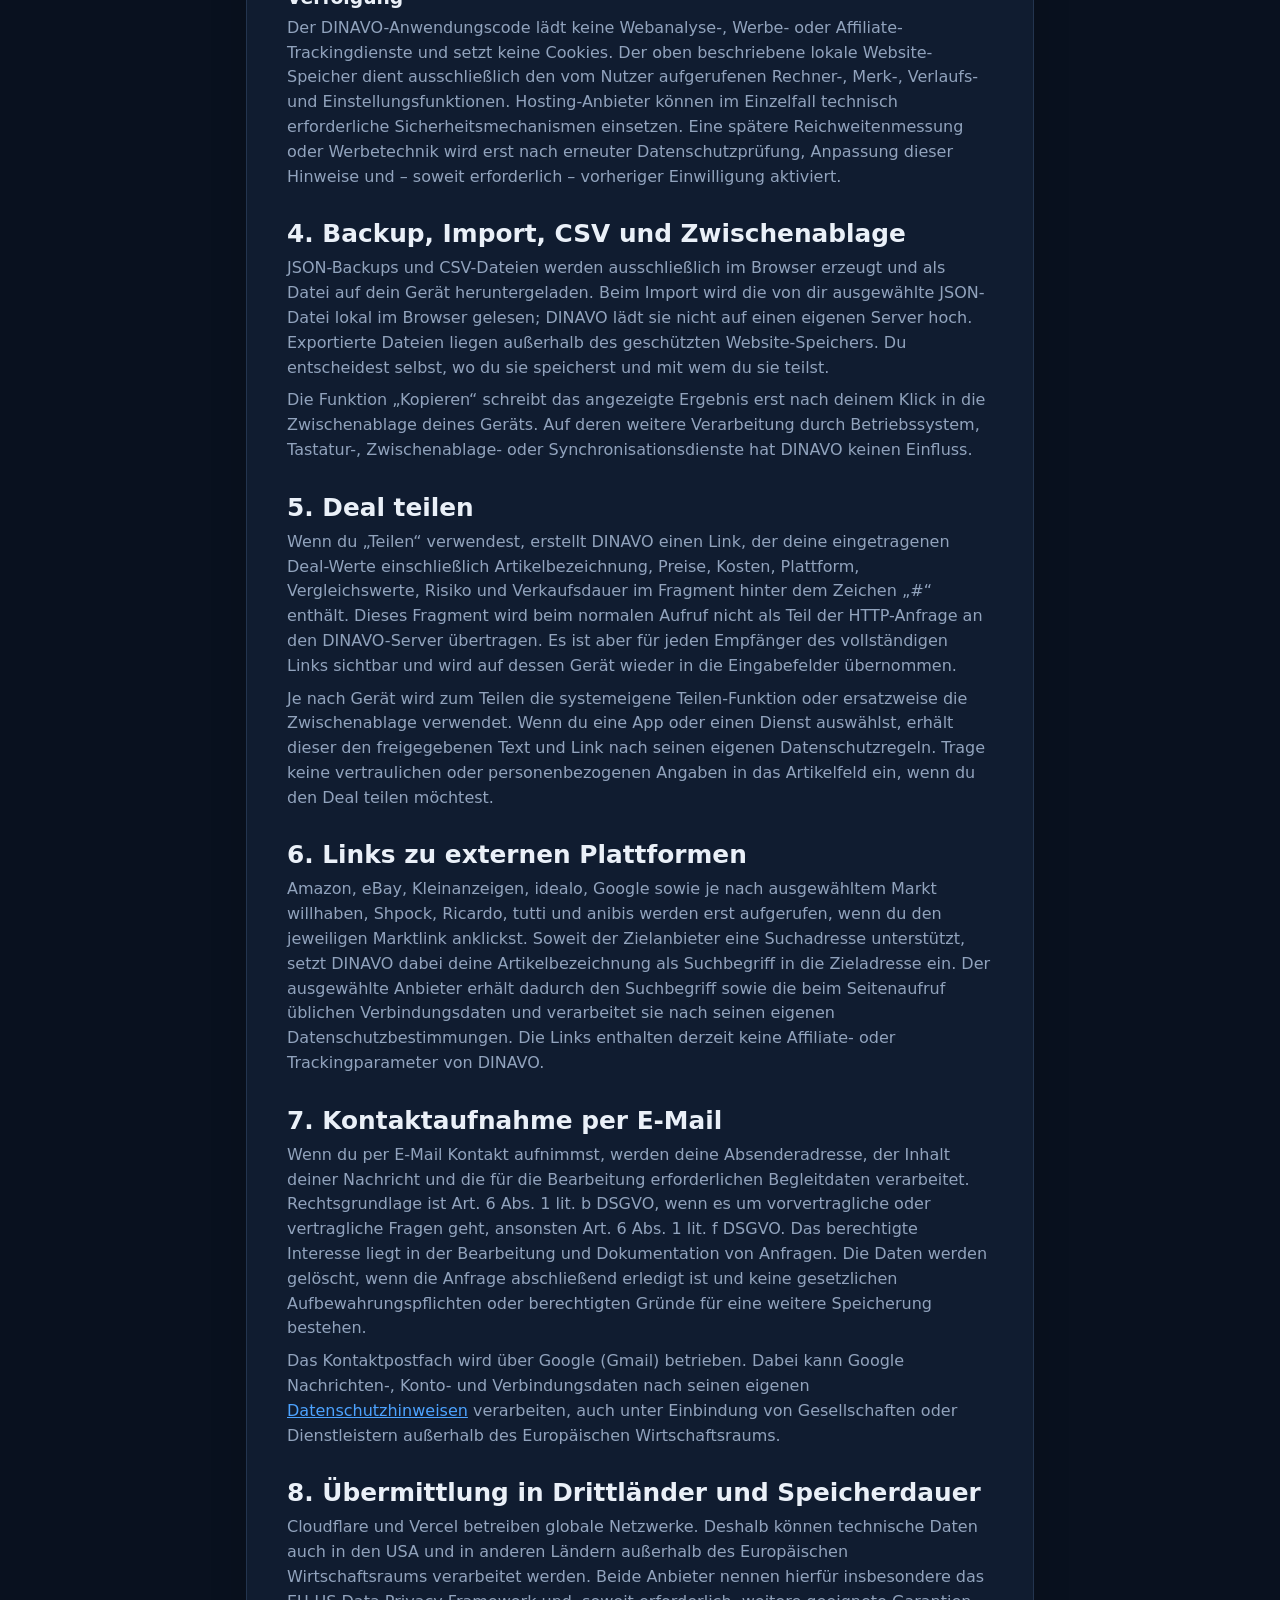
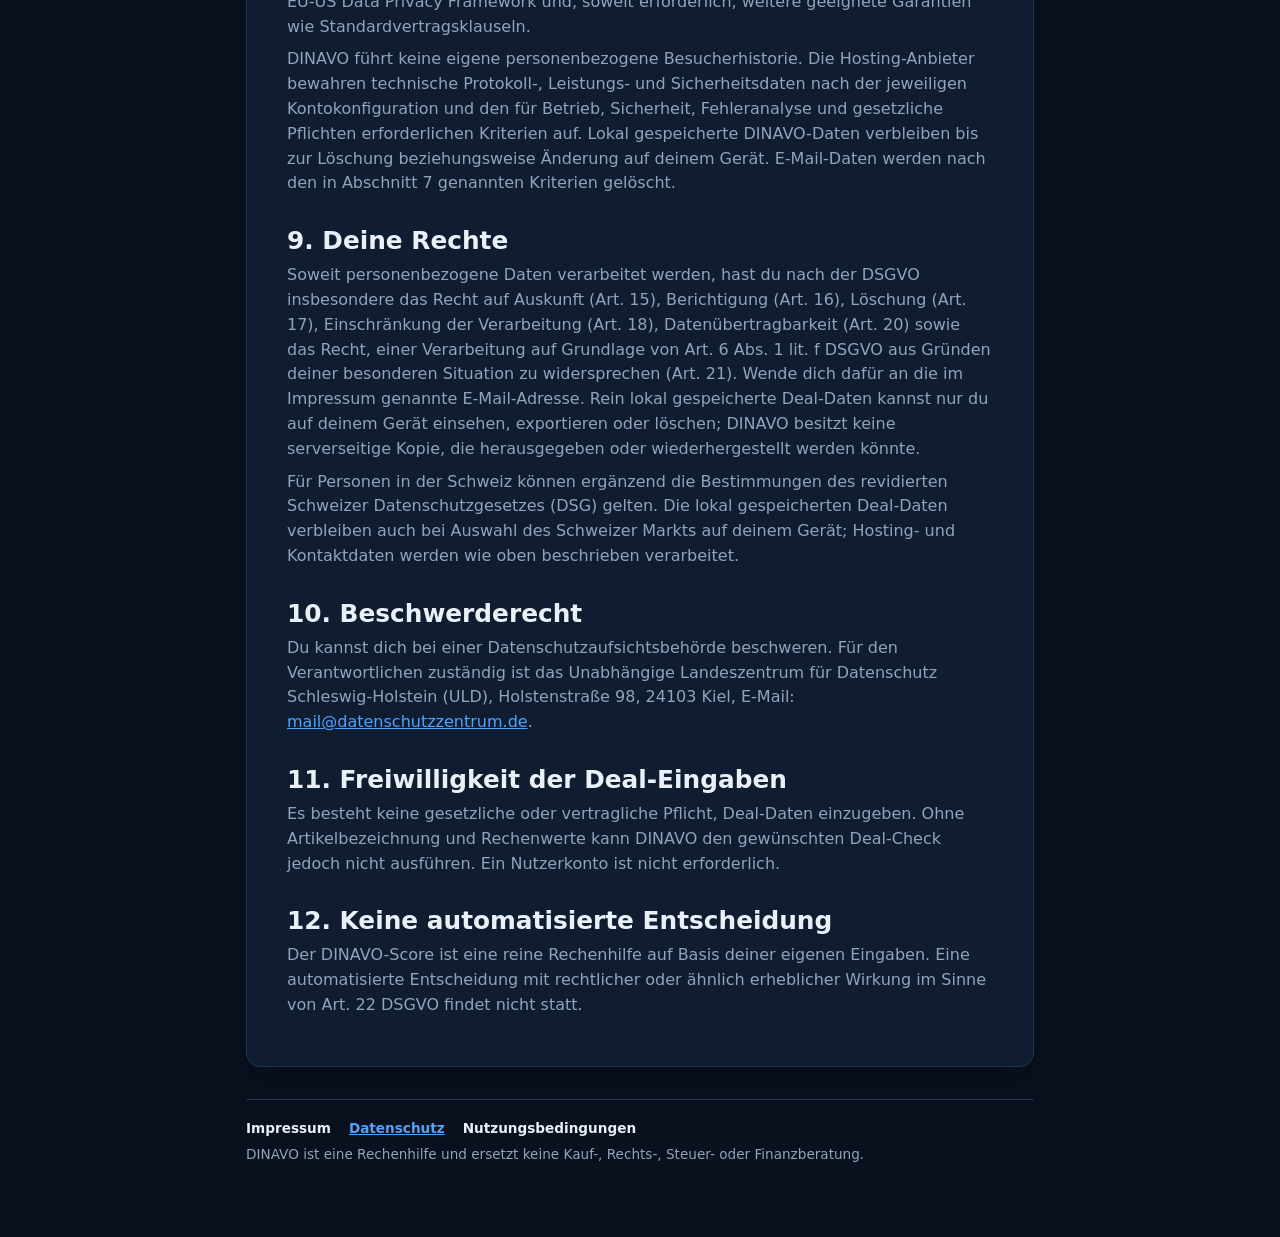
==== commit 5c9af0b8: "Harden DINAVO legal release and update contact email" ====
--- a/datenschutz/index.html
+++ b/datenschutz/index.html
@@ -6,7 +6,7 @@
   <meta name="theme-color" content="#09111f">
   <meta name="robots" content="index,follow">
   <meta name="description" content="Datenschutzhinweise für DINAVO zu Hosting, lokaler Speicherung, Teilen, Exporten und externen Marktlinks.">
-  <link rel="canonical" href="https://dealfaz.vercel.app/datenschutz/">
+  <link rel="canonical" href="https://dealfaz.dealfaz-social.workers.dev/datenschutz/">
   <link rel="manifest" href="/manifest.webmanifest">
   <link rel="icon" href="/icon.svg" type="image/svg+xml">
   <link rel="stylesheet" href="/style.css">
@@ -18,14 +18,14 @@
     <a class="backLink" href="/">← Zurück zu DINAVO</a>
     <article>
       <h1>Datenschutzhinweise</h1>
-      <p class="legalDate">Stand: 9. September 2026</p>
-      <p>Diese Hinweise gelten für die aktuelle DINAVO-Beta unter <a href="https://dealfaz.vercel.app/">dealfaz.vercel.app</a> und deren Unterseiten.</p>
+      <p class="legalDate">Stand: 10. September 2026</p>
+      <p>Diese Hinweise gelten für die aktuelle DINAVO-Beta unter <a href="https://dealfaz.dealfaz-social.workers.dev/">dealfaz.dealfaz-social.workers.dev</a> und deren Unterseiten.</p>
 
       <h2>1. Verantwortlicher</h2>
       <p>Achraf Meslemani, Noreweg 25, 23812 Wahlstedt, Deutschland. Kontakt über die im <a href="/impressum/">Impressum</a> genannte E-Mail-Adresse.</p>
 
       <h2>2. Aufruf und Hosting der Website</h2>
-      <p>Die aktuelle DINAVO-Adresse wird über Vercel bereitgestellt. Soweit eine frühere oder alternative DINAVO-Adresse über Cloudflare aufgerufen wird, übernimmt Cloudflare dort die technische Bereitstellung. Bei jedem Aufruf werden technisch erforderliche Verbindungs- und Sicherheitsdaten verarbeitet. Dazu können insbesondere IP-Adresse, Datum und Uhrzeit, aufgerufener Pfad einschließlich vorhandener Abfrageparameter, Referrer, Browser-, Geräte- und Betriebssystemangaben, übertragene Datenmenge sowie Sicherheits- und Fehlerinformationen gehören.</p>
+      <p>Die aktuelle DINAVO-Adresse wird über Cloudflare bereitgestellt. Soweit eine frühere oder alternative DINAVO-Adresse über Vercel aufgerufen wird, übernimmt Vercel dort die technische Bereitstellung. Bei jedem Aufruf werden technisch erforderliche Verbindungs- und Sicherheitsdaten verarbeitet. Dazu können insbesondere IP-Adresse, Datum und Uhrzeit, aufgerufener Pfad einschließlich vorhandener Abfrageparameter, Referrer, Browser-, Geräte- und Betriebssystemangaben, übertragene Datenmenge sowie Sicherheits- und Fehlerinformationen gehören.</p>
       <p>Die Verarbeitung dient der Auslieferung der Website, der Stabilität, der Fehlerbehebung und dem Schutz vor Angriffen und Missbrauch. Rechtsgrundlage ist Art. 6 Abs. 1 lit. f DSGVO. Das berechtigte Interesse liegt im sicheren und zuverlässigen Betrieb des Dienstes. Die für den Seitenabruf erforderlichen Verbindungsdaten müssen technisch bereitgestellt werden; ohne sie kann die Website nicht ausgeliefert werden.</p>
       <p>Technische Empfänger sind – abhängig von der aufgerufenen Adresse – Cloudflare, Inc., 101 Townsend St., San Francisco, CA 94107, USA, sowie Vercel Inc., 440 N Barranca Avenue #4133, Covina, CA 91723, USA, einschließlich jeweils eingesetzter Konzerngesellschaften und Dienstleister. Weitere Informationen bieten die <a href="https://www.cloudflare.com/privacypolicy/" rel="noopener noreferrer">Datenschutzhinweise von Cloudflare</a>, das <a href="https://www.cloudflare.com/cloudflare-customer-dpa/" rel="noopener noreferrer">Cloudflare Data Processing Addendum</a> und die <a href="https://vercel.com/legal/privacy-notice" rel="noopener noreferrer">Datenschutzhinweise von Vercel</a>.</p>
 
@@ -34,6 +34,9 @@
       <p>Wenn du entsprechende Funktionen verwendest, speichert DINAVO gemerkte Deals, Erwartungen, tatsächliche Ergebnisse, persönliche Korrekturfaktoren, Regeln und Einstellungen im lokalen Website-Speicher deines Browsers. Diese Speicherung ist erforderlich, um die von dir ausdrücklich gewünschten Merk-, Verlaufs- und Einstellungsfunktionen bereitzustellen (§ 25 Abs. 2 Nr. 2 TDDDG).</p>
       <p>Die Daten bleiben gespeichert, bis du einzelne Einträge oder über „Alle lokalen DINAVO-Daten löschen“ sämtliche Daten entfernst oder die Website-Daten im Browser löschst. DINAVO kann lokal gelöschte Daten nicht wiederherstellen. Personen mit Zugriff auf dein Gerät oder Browserprofil können je nach Geräteschutz möglicherweise ebenfalls auf diese Daten zugreifen.</p>
       <p>DINAVO weist nach dem ersten Speichern und anschließend in Abständen von fünf weiteren gespeicherten Deals auf die lokale Speicherung und die Backup-Möglichkeit hin. Ob die Erklärung bereits angezeigt oder ein Backup erstellt wurde, wird ebenfalls nur im lokalen Website-Speicher vermerkt.</p>
+
+      <h3>Keine Reichweitenmessung, Werbe-Cookies oder Affiliate-Verfolgung</h3>
+      <p>Der DINAVO-Anwendungscode lädt keine Webanalyse-, Werbe- oder Affiliate-Trackingdienste und setzt keine Cookies. Der oben beschriebene lokale Website-Speicher dient ausschließlich den vom Nutzer aufgerufenen Rechner-, Merk-, Verlaufs- und Einstellungsfunktionen. Hosting-Anbieter können im Einzelfall technisch erforderliche Sicherheitsmechanismen einsetzen. Eine spätere Reichweitenmessung oder Werbetechnik wird erst nach erneuter Datenschutzprüfung, Anpassung dieser Hinweise und – soweit erforderlich – vorheriger Einwilligung aktiviert.</p>
 
       <h2>4. Backup, Import, CSV und Zwischenablage</h2>
       <p>JSON-Backups und CSV-Dateien werden ausschließlich im Browser erzeugt und als Datei auf dein Gerät heruntergeladen. Beim Import wird die von dir ausgewählte JSON-Datei lokal im Browser gelesen; DINAVO lädt sie nicht auf einen eigenen Server hoch. Exportierte Dateien liegen außerhalb des geschützten Website-Speichers. Du entscheidest selbst, wo du sie speicherst und mit wem du sie teilst.</p>
--- a/style.css
+++ b/style.css
@@ -433,6 +433,7 @@
 }
 .settingReadout{display:flex;flex-direction:column;justify-content:center;gap:5px;min-height:var(--input-h);padding:8px 14px;border:1px solid var(--border);border-radius:10px;background:var(--surface)}
 .settingReadout span{font-size:.76rem;color:var(--muted)}
+.btn.secondary{background:var(--surface)!important;color:var(--text)!important;border:1px solid var(--border)!important}
 @media(max-width:680px){
   .marketSelector{grid-template-columns:1fr}
   .marketSelector small{grid-column:1}
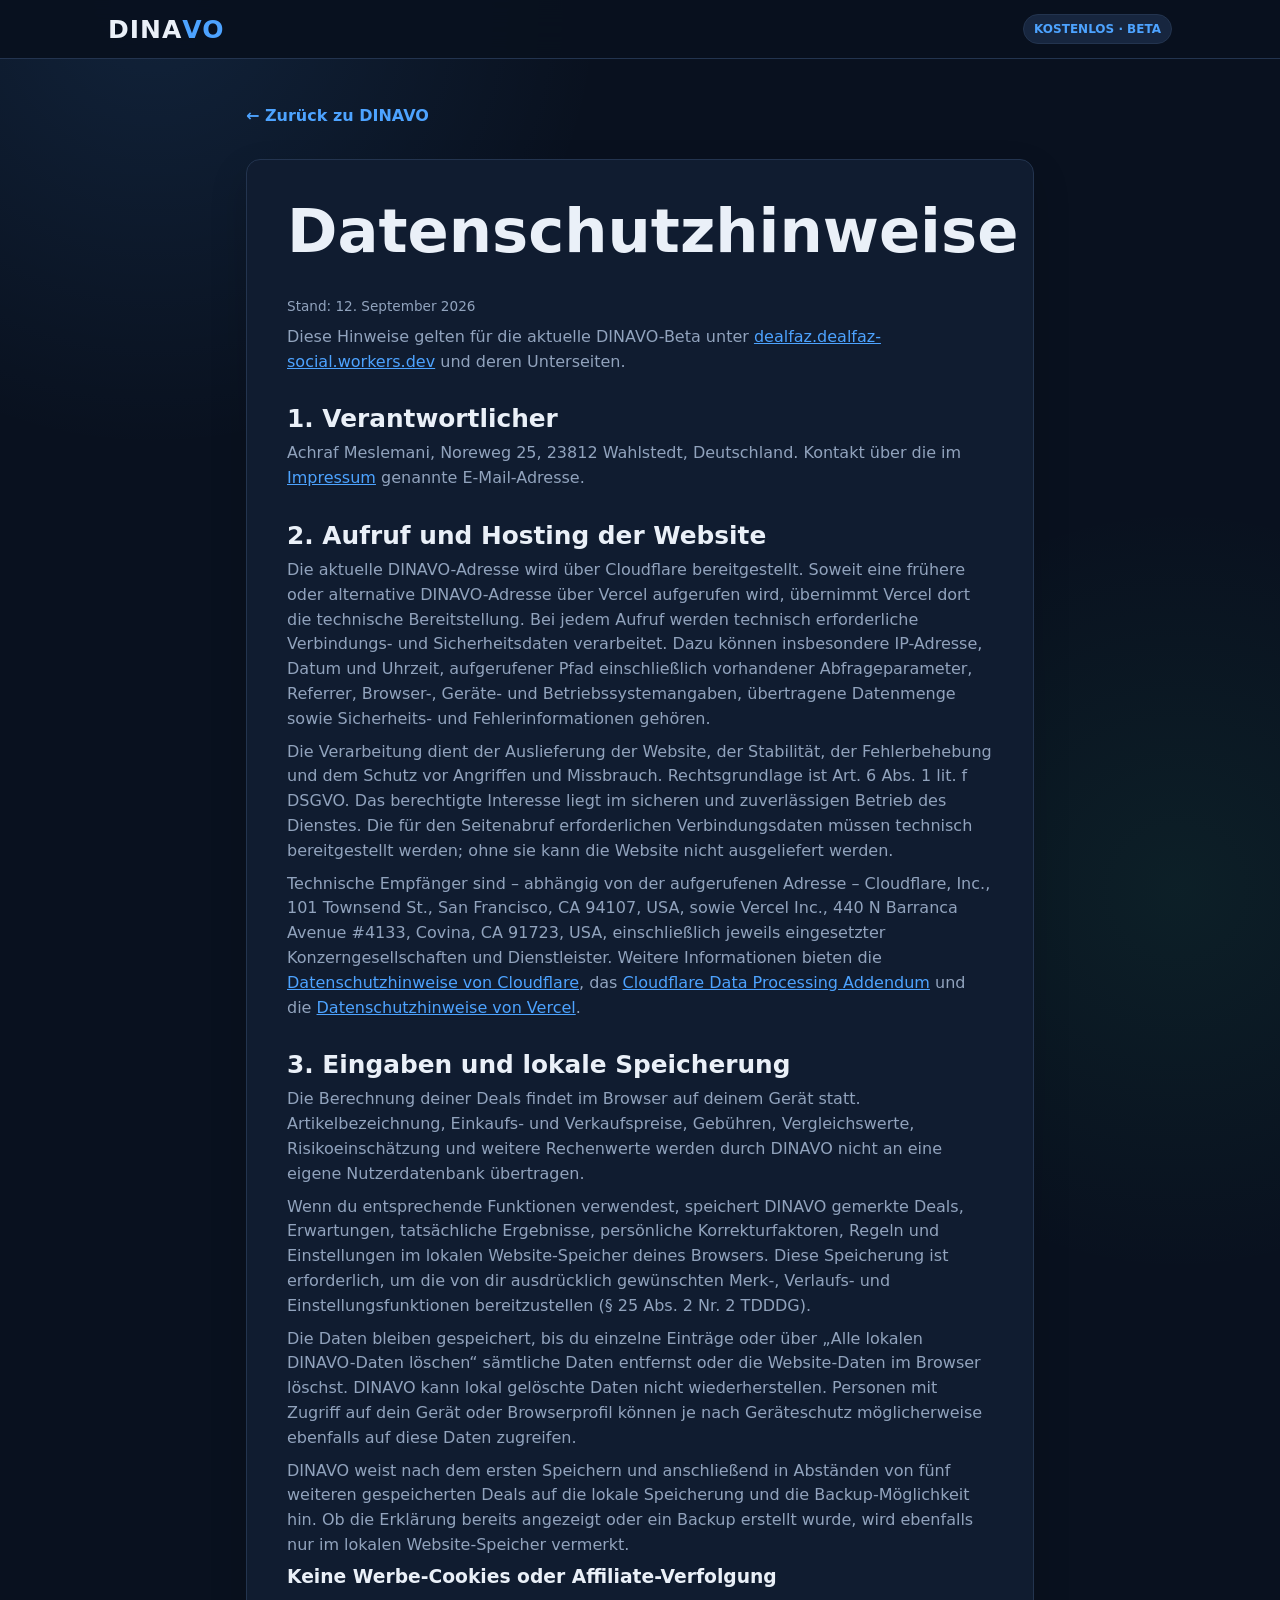
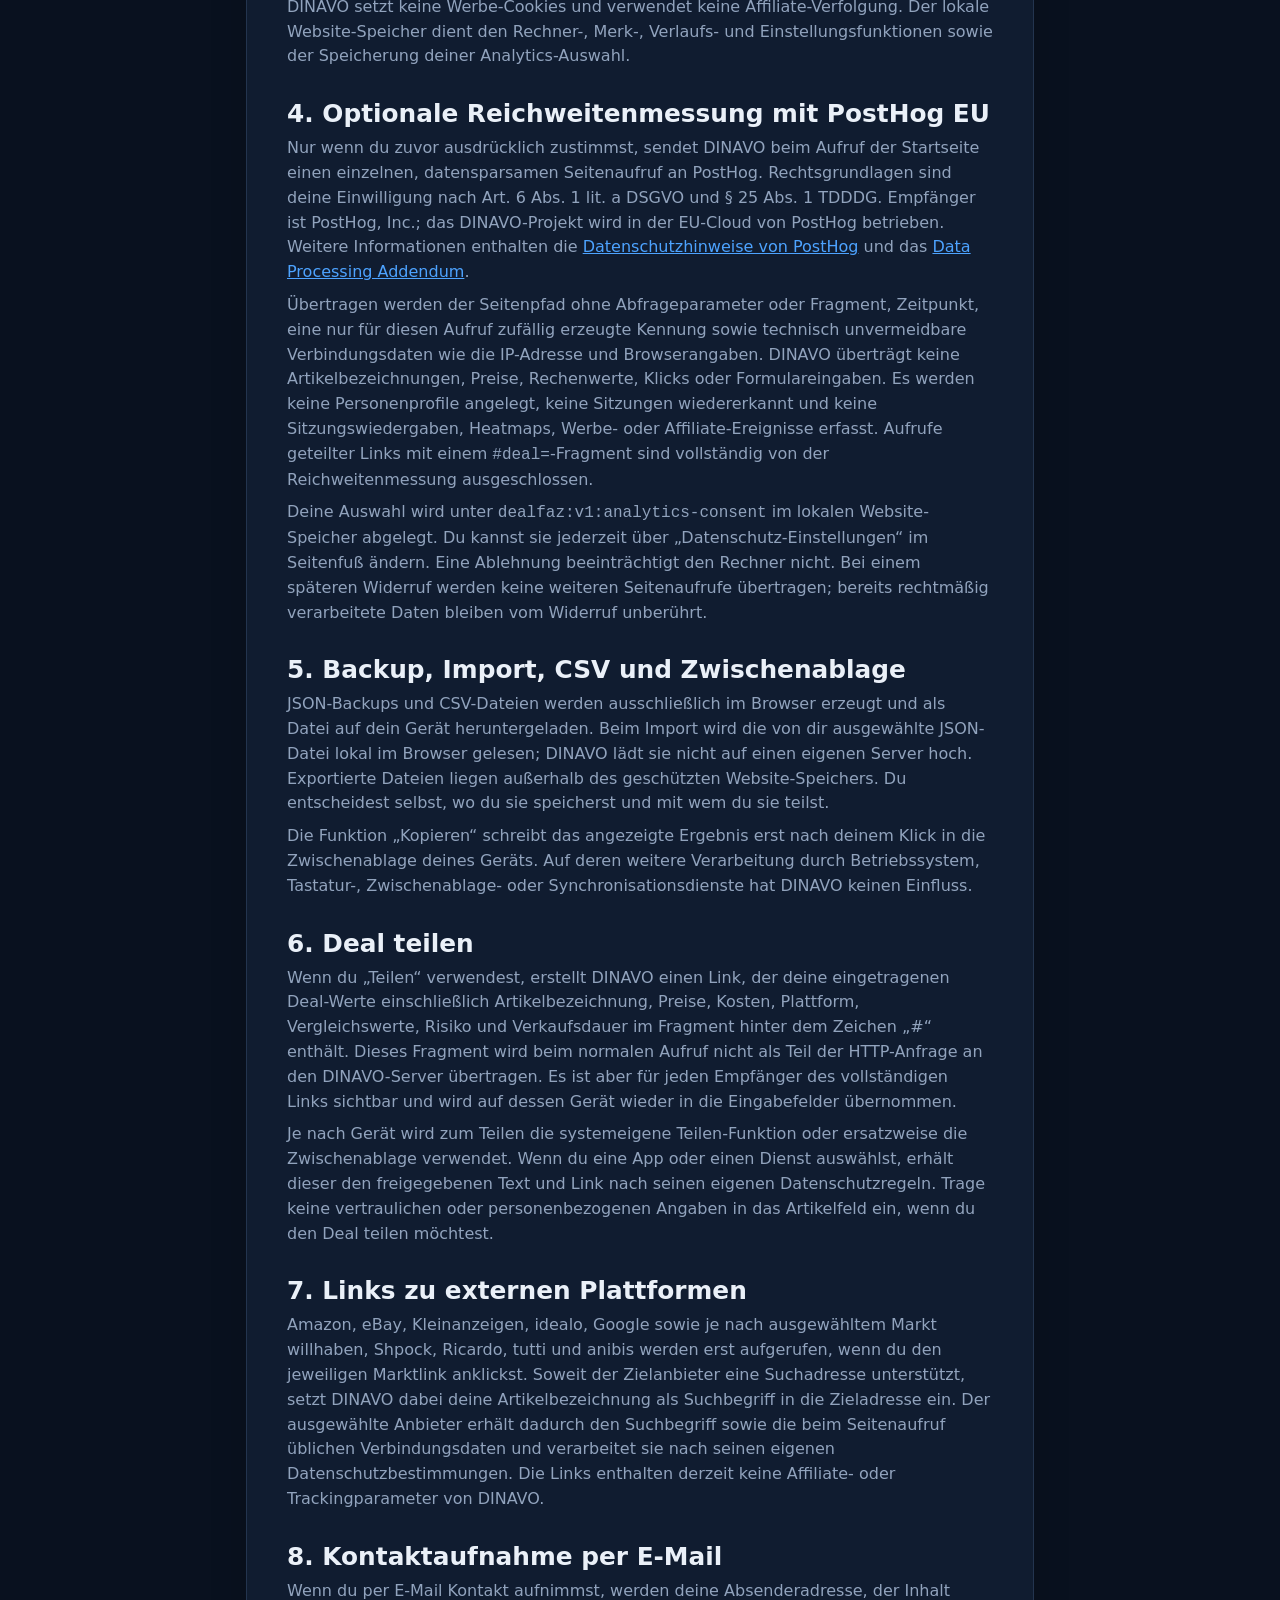
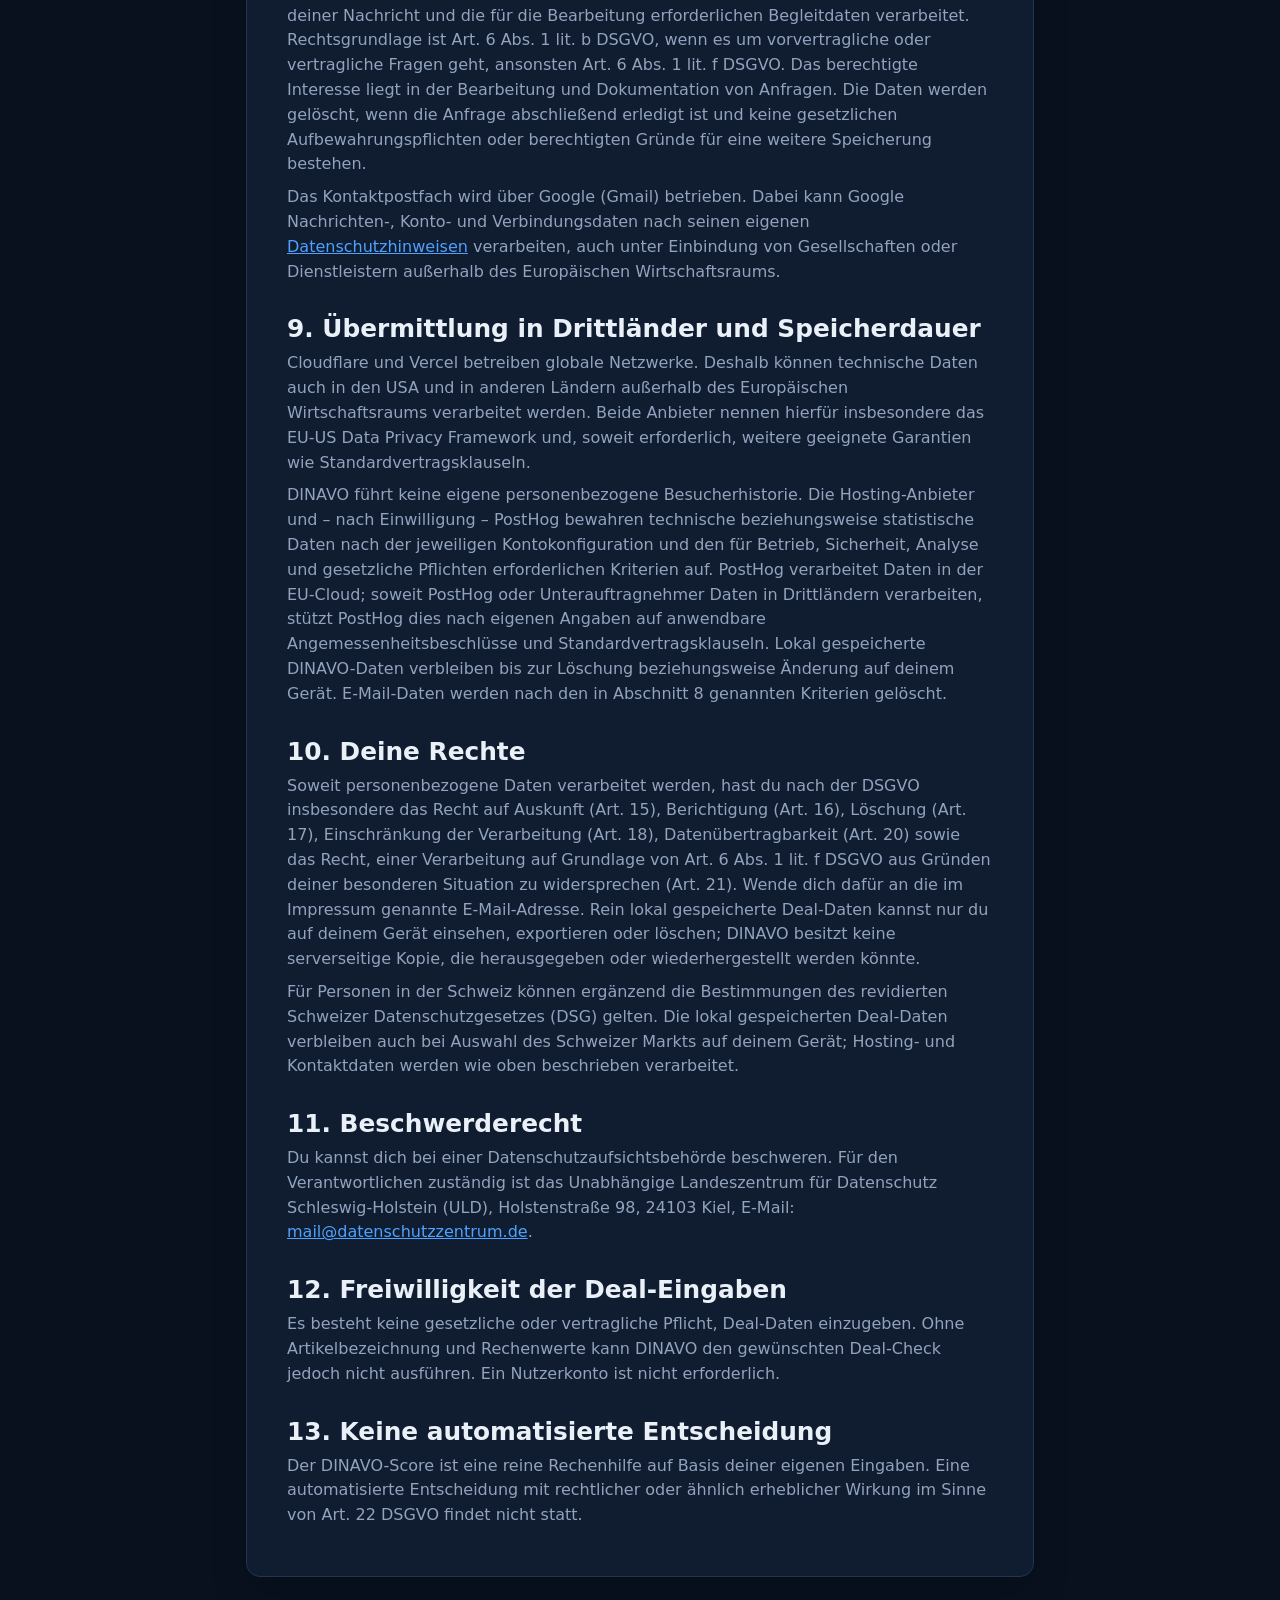
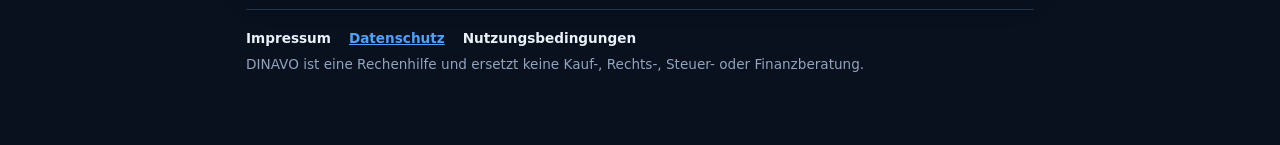
==== commit cecd181c: "Activate consent-first visitor analytics" ====
--- a/datenschutz/index.html
+++ b/datenschutz/index.html
@@ -18,7 +18,7 @@
     <a class="backLink" href="/">← Zurück zu DINAVO</a>
     <article>
       <h1>Datenschutzhinweise</h1>
-      <p class="legalDate">Stand: 10. September 2026</p>
+      <p class="legalDate">Stand: 12. September 2026</p>
       <p>Diese Hinweise gelten für die aktuelle DINAVO-Beta unter <a href="https://dealfaz.dealfaz-social.workers.dev/">dealfaz.dealfaz-social.workers.dev</a> und deren Unterseiten.</p>
 
       <h2>1. Verantwortlicher</h2>
@@ -35,39 +35,44 @@
       <p>Die Daten bleiben gespeichert, bis du einzelne Einträge oder über „Alle lokalen DINAVO-Daten löschen“ sämtliche Daten entfernst oder die Website-Daten im Browser löschst. DINAVO kann lokal gelöschte Daten nicht wiederherstellen. Personen mit Zugriff auf dein Gerät oder Browserprofil können je nach Geräteschutz möglicherweise ebenfalls auf diese Daten zugreifen.</p>
       <p>DINAVO weist nach dem ersten Speichern und anschließend in Abständen von fünf weiteren gespeicherten Deals auf die lokale Speicherung und die Backup-Möglichkeit hin. Ob die Erklärung bereits angezeigt oder ein Backup erstellt wurde, wird ebenfalls nur im lokalen Website-Speicher vermerkt.</p>
 
-      <h3>Keine Reichweitenmessung, Werbe-Cookies oder Affiliate-Verfolgung</h3>
-      <p>Der DINAVO-Anwendungscode lädt keine Webanalyse-, Werbe- oder Affiliate-Trackingdienste und setzt keine Cookies. Der oben beschriebene lokale Website-Speicher dient ausschließlich den vom Nutzer aufgerufenen Rechner-, Merk-, Verlaufs- und Einstellungsfunktionen. Hosting-Anbieter können im Einzelfall technisch erforderliche Sicherheitsmechanismen einsetzen. Eine spätere Reichweitenmessung oder Werbetechnik wird erst nach erneuter Datenschutzprüfung, Anpassung dieser Hinweise und – soweit erforderlich – vorheriger Einwilligung aktiviert.</p>
+      <h3>Keine Werbe-Cookies oder Affiliate-Verfolgung</h3>
+      <p>DINAVO setzt keine Werbe-Cookies und verwendet keine Affiliate-Verfolgung. Der lokale Website-Speicher dient den Rechner-, Merk-, Verlaufs- und Einstellungsfunktionen sowie der Speicherung deiner Analytics-Auswahl.</p>
 
-      <h2>4. Backup, Import, CSV und Zwischenablage</h2>
+      <h2 id="reichweitenmessung">4. Optionale Reichweitenmessung mit PostHog EU</h2>
+      <p>Nur wenn du zuvor ausdrücklich zustimmst, sendet DINAVO beim Aufruf der Startseite einen einzelnen, datensparsamen Seitenaufruf an PostHog. Rechtsgrundlagen sind deine Einwilligung nach Art. 6 Abs. 1 lit. a DSGVO und § 25 Abs. 1 TDDDG. Empfänger ist PostHog, Inc.; das DINAVO-Projekt wird in der EU-Cloud von PostHog betrieben. Weitere Informationen enthalten die <a href="https://posthog.com/privacy" rel="noopener noreferrer">Datenschutzhinweise von PostHog</a> und das <a href="https://posthog.com/dpa" rel="noopener noreferrer">Data Processing Addendum</a>.</p>
+      <p>Übertragen werden der Seitenpfad ohne Abfrageparameter oder Fragment, Zeitpunkt, eine nur für diesen Aufruf zufällig erzeugte Kennung sowie technisch unvermeidbare Verbindungsdaten wie die IP-Adresse und Browserangaben. DINAVO überträgt keine Artikelbezeichnungen, Preise, Rechenwerte, Klicks oder Formulareingaben. Es werden keine Personenprofile angelegt, keine Sitzungen wiedererkannt und keine Sitzungswiedergaben, Heatmaps, Werbe- oder Affiliate-Ereignisse erfasst. Aufrufe geteilter Links mit einem <code>#deal=</code>-Fragment sind vollständig von der Reichweitenmessung ausgeschlossen.</p>
+      <p>Deine Auswahl wird unter <code>dealfaz:v1:analytics-consent</code> im lokalen Website-Speicher abgelegt. Du kannst sie jederzeit über „Datenschutz-Einstellungen“ im Seitenfuß ändern. Eine Ablehnung beeinträchtigt den Rechner nicht. Bei einem späteren Widerruf werden keine weiteren Seitenaufrufe übertragen; bereits rechtmäßig verarbeitete Daten bleiben vom Widerruf unberührt.</p>
+
+      <h2>5. Backup, Import, CSV und Zwischenablage</h2>
       <p>JSON-Backups und CSV-Dateien werden ausschließlich im Browser erzeugt und als Datei auf dein Gerät heruntergeladen. Beim Import wird die von dir ausgewählte JSON-Datei lokal im Browser gelesen; DINAVO lädt sie nicht auf einen eigenen Server hoch. Exportierte Dateien liegen außerhalb des geschützten Website-Speichers. Du entscheidest selbst, wo du sie speicherst und mit wem du sie teilst.</p>
       <p>Die Funktion „Kopieren“ schreibt das angezeigte Ergebnis erst nach deinem Klick in die Zwischenablage deines Geräts. Auf deren weitere Verarbeitung durch Betriebssystem, Tastatur-, Zwischenablage- oder Synchronisationsdienste hat DINAVO keinen Einfluss.</p>
 
-      <h2>5. Deal teilen</h2>
+      <h2>6. Deal teilen</h2>
       <p>Wenn du „Teilen“ verwendest, erstellt DINAVO einen Link, der deine eingetragenen Deal-Werte einschließlich Artikelbezeichnung, Preise, Kosten, Plattform, Vergleichswerte, Risiko und Verkaufsdauer im Fragment hinter dem Zeichen „#“ enthält. Dieses Fragment wird beim normalen Aufruf nicht als Teil der HTTP-Anfrage an den DINAVO-Server übertragen. Es ist aber für jeden Empfänger des vollständigen Links sichtbar und wird auf dessen Gerät wieder in die Eingabefelder übernommen.</p>
       <p>Je nach Gerät wird zum Teilen die systemeigene Teilen-Funktion oder ersatzweise die Zwischenablage verwendet. Wenn du eine App oder einen Dienst auswählst, erhält dieser den freigegebenen Text und Link nach seinen eigenen Datenschutzregeln. Trage keine vertraulichen oder personenbezogenen Angaben in das Artikelfeld ein, wenn du den Deal teilen möchtest.</p>
 
-      <h2>6. Links zu externen Plattformen</h2>
+      <h2>7. Links zu externen Plattformen</h2>
       <p>Amazon, eBay, Kleinanzeigen, idealo, Google sowie je nach ausgewähltem Markt willhaben, Shpock, Ricardo, tutti und anibis werden erst aufgerufen, wenn du den jeweiligen Marktlink anklickst. Soweit der Zielanbieter eine Suchadresse unterstützt, setzt DINAVO dabei deine Artikelbezeichnung als Suchbegriff in die Zieladresse ein. Der ausgewählte Anbieter erhält dadurch den Suchbegriff sowie die beim Seitenaufruf üblichen Verbindungsdaten und verarbeitet sie nach seinen eigenen Datenschutzbestimmungen. Die Links enthalten derzeit keine Affiliate- oder Trackingparameter von DINAVO.</p>
 
-      <h2>7. Kontaktaufnahme per E-Mail</h2>
+      <h2>8. Kontaktaufnahme per E-Mail</h2>
       <p>Wenn du per E-Mail Kontakt aufnimmst, werden deine Absenderadresse, der Inhalt deiner Nachricht und die für die Bearbeitung erforderlichen Begleitdaten verarbeitet. Rechtsgrundlage ist Art. 6 Abs. 1 lit. b DSGVO, wenn es um vorvertragliche oder vertragliche Fragen geht, ansonsten Art. 6 Abs. 1 lit. f DSGVO. Das berechtigte Interesse liegt in der Bearbeitung und Dokumentation von Anfragen. Die Daten werden gelöscht, wenn die Anfrage abschließend erledigt ist und keine gesetzlichen Aufbewahrungspflichten oder berechtigten Gründe für eine weitere Speicherung bestehen.</p>
       <p>Das Kontaktpostfach wird über Google (Gmail) betrieben. Dabei kann Google Nachrichten-, Konto- und Verbindungsdaten nach seinen eigenen <a href="https://policies.google.com/privacy?hl=de" rel="noopener noreferrer">Datenschutzhinweisen</a> verarbeiten, auch unter Einbindung von Gesellschaften oder Dienstleistern außerhalb des Europäischen Wirtschaftsraums.</p>
 
-      <h2>8. Übermittlung in Drittländer und Speicherdauer</h2>
+      <h2>9. Übermittlung in Drittländer und Speicherdauer</h2>
       <p>Cloudflare und Vercel betreiben globale Netzwerke. Deshalb können technische Daten auch in den USA und in anderen Ländern außerhalb des Europäischen Wirtschaftsraums verarbeitet werden. Beide Anbieter nennen hierfür insbesondere das EU-US Data Privacy Framework und, soweit erforderlich, weitere geeignete Garantien wie Standardvertragsklauseln.</p>
-      <p>DINAVO führt keine eigene personenbezogene Besucherhistorie. Die Hosting-Anbieter bewahren technische Protokoll-, Leistungs- und Sicherheitsdaten nach der jeweiligen Kontokonfiguration und den für Betrieb, Sicherheit, Fehleranalyse und gesetzliche Pflichten erforderlichen Kriterien auf. Lokal gespeicherte DINAVO-Daten verbleiben bis zur Löschung beziehungsweise Änderung auf deinem Gerät. E-Mail-Daten werden nach den in Abschnitt 7 genannten Kriterien gelöscht.</p>
+      <p>DINAVO führt keine eigene personenbezogene Besucherhistorie. Die Hosting-Anbieter und – nach Einwilligung – PostHog bewahren technische beziehungsweise statistische Daten nach der jeweiligen Kontokonfiguration und den für Betrieb, Sicherheit, Analyse und gesetzliche Pflichten erforderlichen Kriterien auf. PostHog verarbeitet Daten in der EU-Cloud; soweit PostHog oder Unterauftragnehmer Daten in Drittländern verarbeiten, stützt PostHog dies nach eigenen Angaben auf anwendbare Angemessenheitsbeschlüsse und Standardvertragsklauseln. Lokal gespeicherte DINAVO-Daten verbleiben bis zur Löschung beziehungsweise Änderung auf deinem Gerät. E-Mail-Daten werden nach den in Abschnitt 8 genannten Kriterien gelöscht.</p>
 
-      <h2>9. Deine Rechte</h2>
+      <h2>10. Deine Rechte</h2>
       <p>Soweit personenbezogene Daten verarbeitet werden, hast du nach der DSGVO insbesondere das Recht auf Auskunft (Art. 15), Berichtigung (Art. 16), Löschung (Art. 17), Einschränkung der Verarbeitung (Art. 18), Datenübertragbarkeit (Art. 20) sowie das Recht, einer Verarbeitung auf Grundlage von Art. 6 Abs. 1 lit. f DSGVO aus Gründen deiner besonderen Situation zu widersprechen (Art. 21). Wende dich dafür an die im Impressum genannte E-Mail-Adresse. Rein lokal gespeicherte Deal-Daten kannst nur du auf deinem Gerät einsehen, exportieren oder löschen; DINAVO besitzt keine serverseitige Kopie, die herausgegeben oder wiederhergestellt werden könnte.</p>
       <p>Für Personen in der Schweiz können ergänzend die Bestimmungen des revidierten Schweizer Datenschutzgesetzes (DSG) gelten. Die lokal gespeicherten Deal-Daten verbleiben auch bei Auswahl des Schweizer Markts auf deinem Gerät; Hosting- und Kontaktdaten werden wie oben beschrieben verarbeitet.</p>
 
-      <h2>10. Beschwerderecht</h2>
+      <h2>11. Beschwerderecht</h2>
       <p>Du kannst dich bei einer Datenschutzaufsichtsbehörde beschweren. Für den Verantwortlichen zuständig ist das Unabhängige Landeszentrum für Datenschutz Schleswig-Holstein (ULD), Holstenstraße 98, 24103 Kiel, E-Mail: <a href="mailto:mail@datenschutzzentrum.de">mail@datenschutzzentrum.de</a>.</p>
 
-      <h2>11. Freiwilligkeit der Deal-Eingaben</h2>
+      <h2>12. Freiwilligkeit der Deal-Eingaben</h2>
       <p>Es besteht keine gesetzliche oder vertragliche Pflicht, Deal-Daten einzugeben. Ohne Artikelbezeichnung und Rechenwerte kann DINAVO den gewünschten Deal-Check jedoch nicht ausführen. Ein Nutzerkonto ist nicht erforderlich.</p>
 
-      <h2>12. Keine automatisierte Entscheidung</h2>
+      <h2>13. Keine automatisierte Entscheidung</h2>
       <p>Der DINAVO-Score ist eine reine Rechenhilfe auf Basis deiner eigenen Eingaben. Eine automatisierte Entscheidung mit rechtlicher oder ähnlich erheblicher Wirkung im Sinne von Art. 22 DSGVO findet nicht statt.</p>
     </article>
 
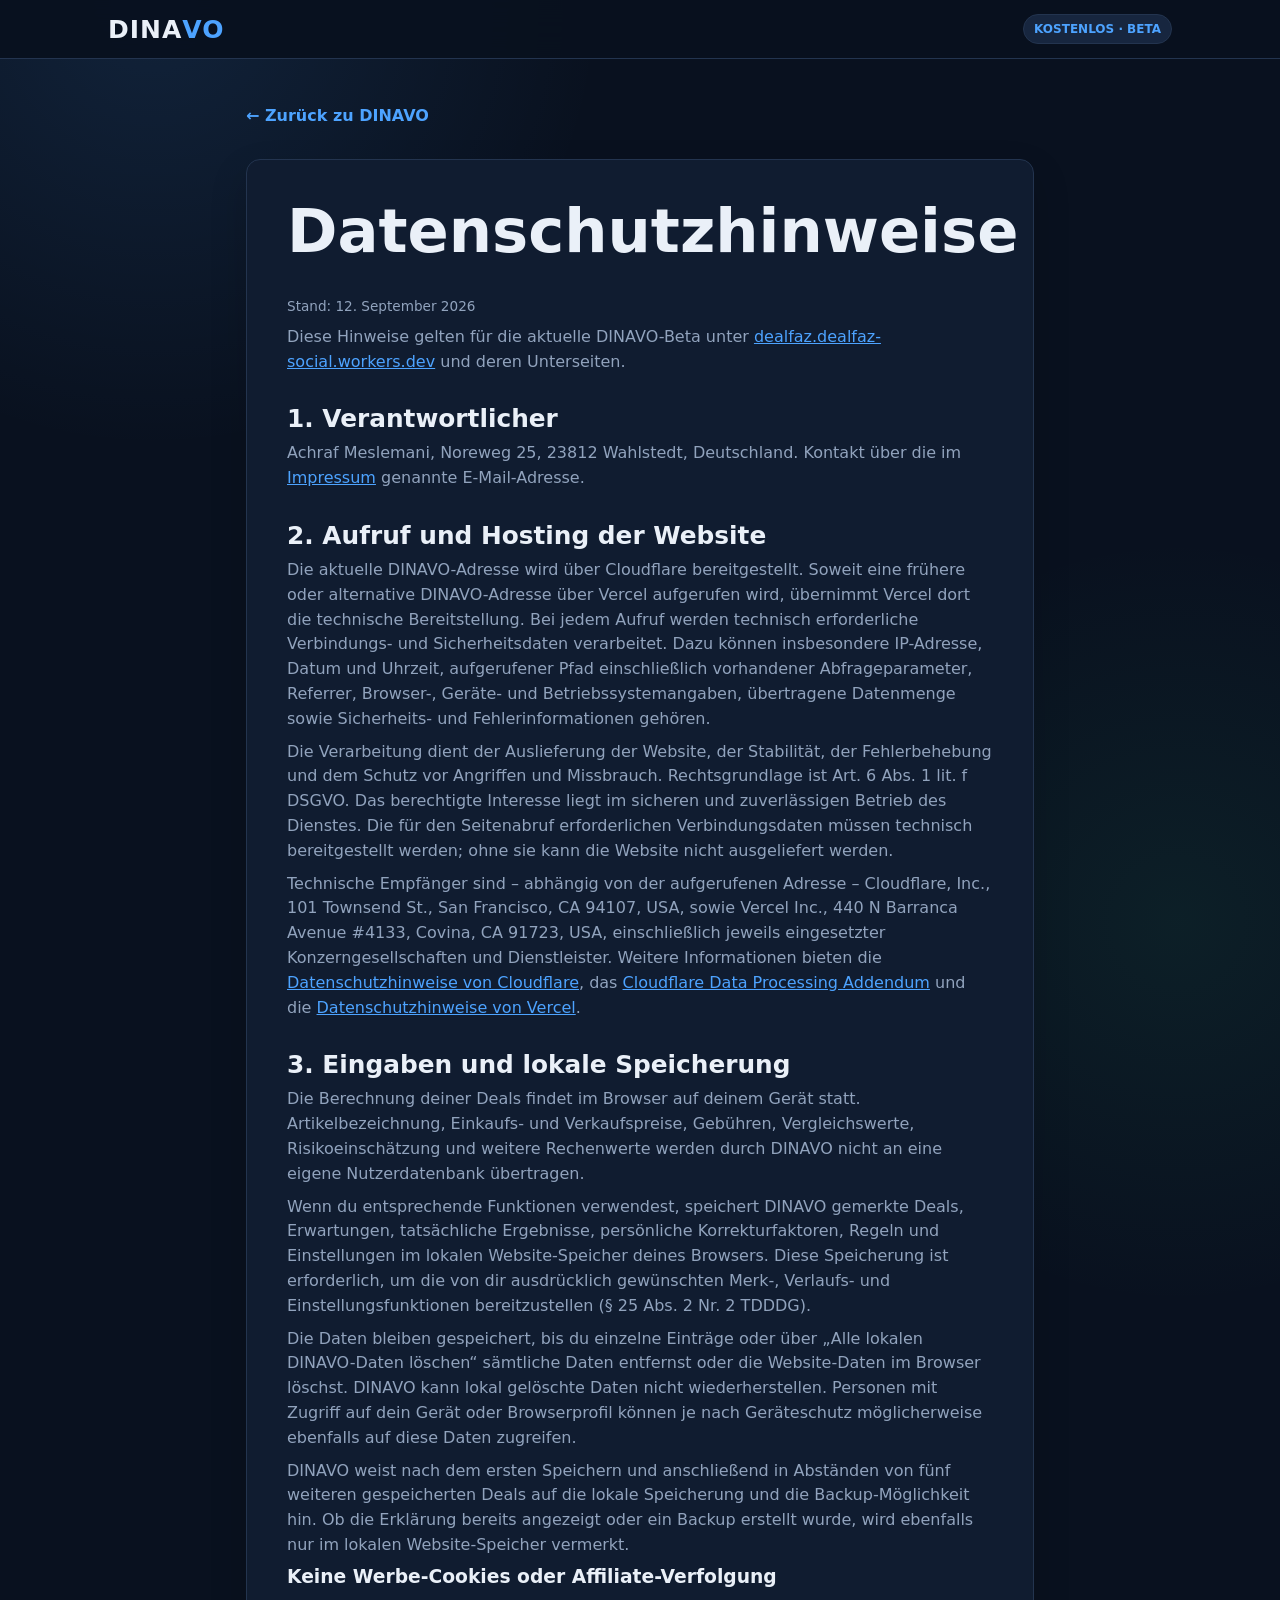
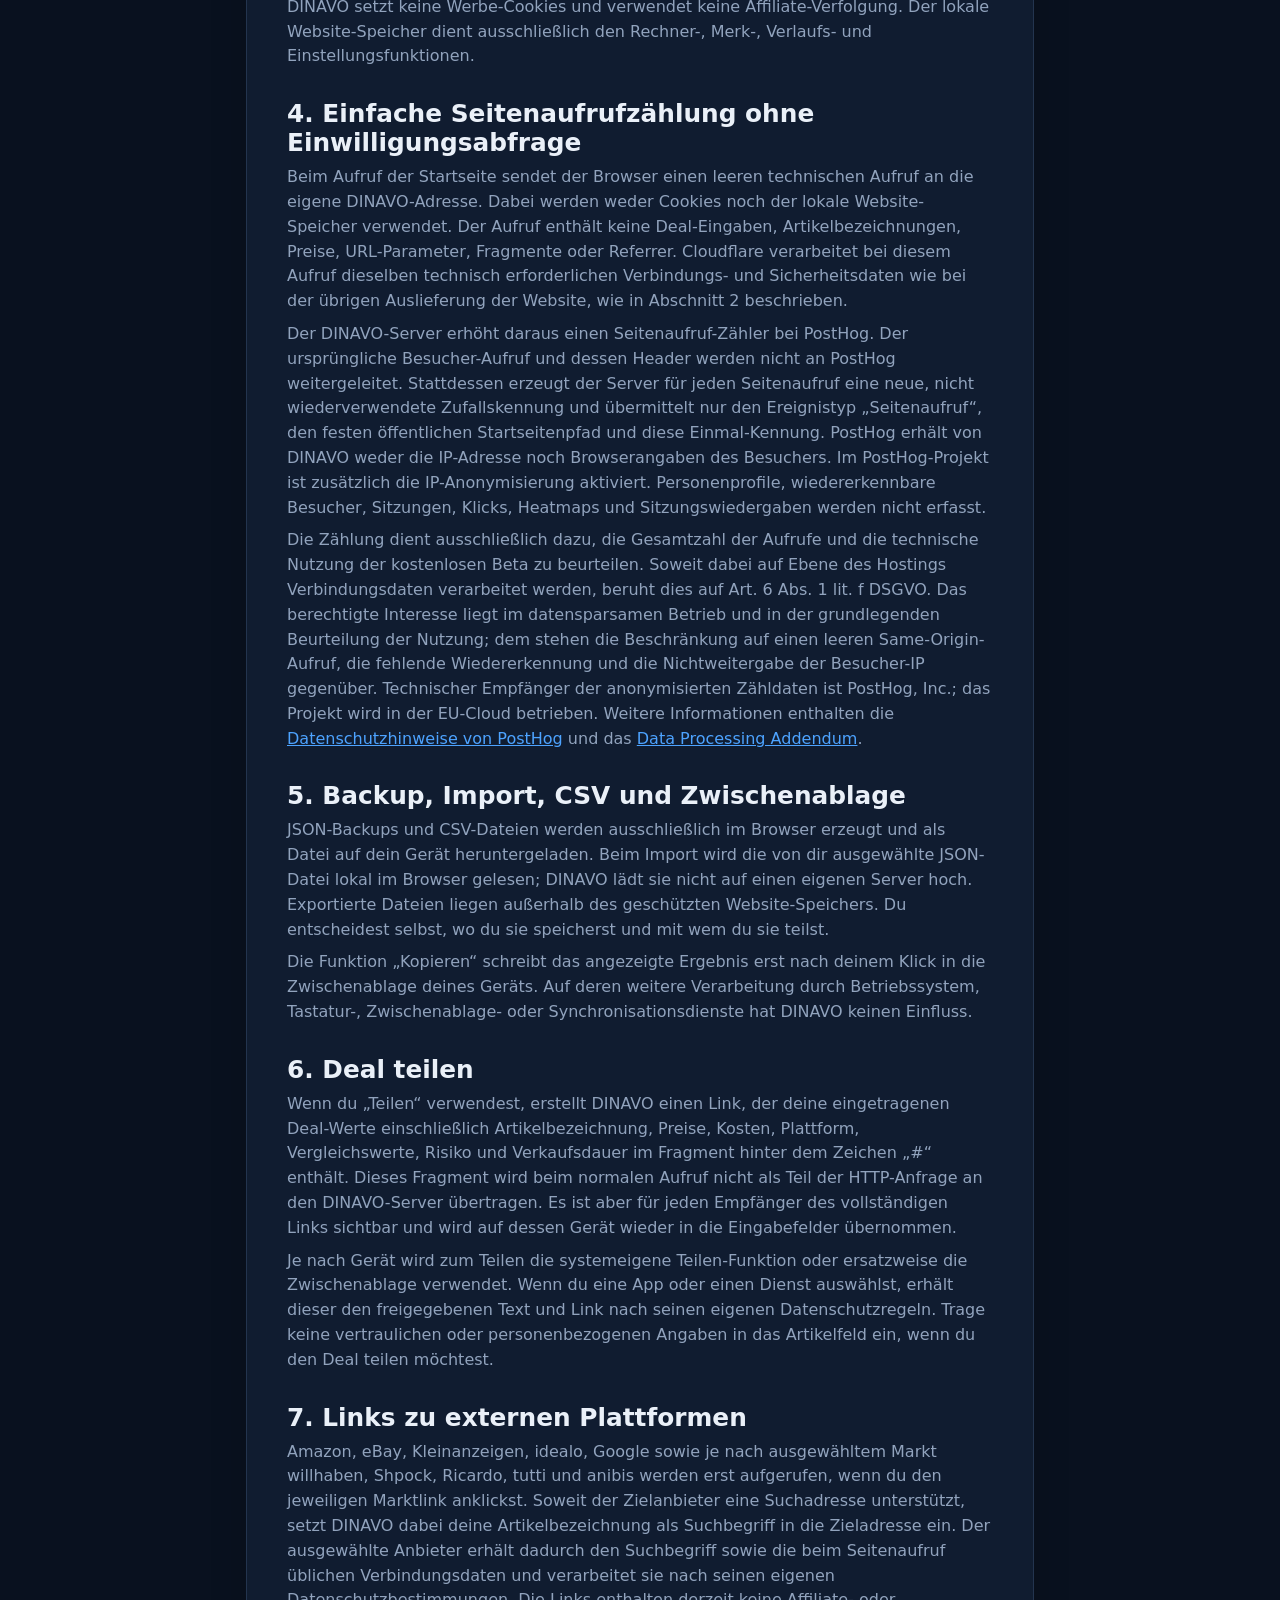
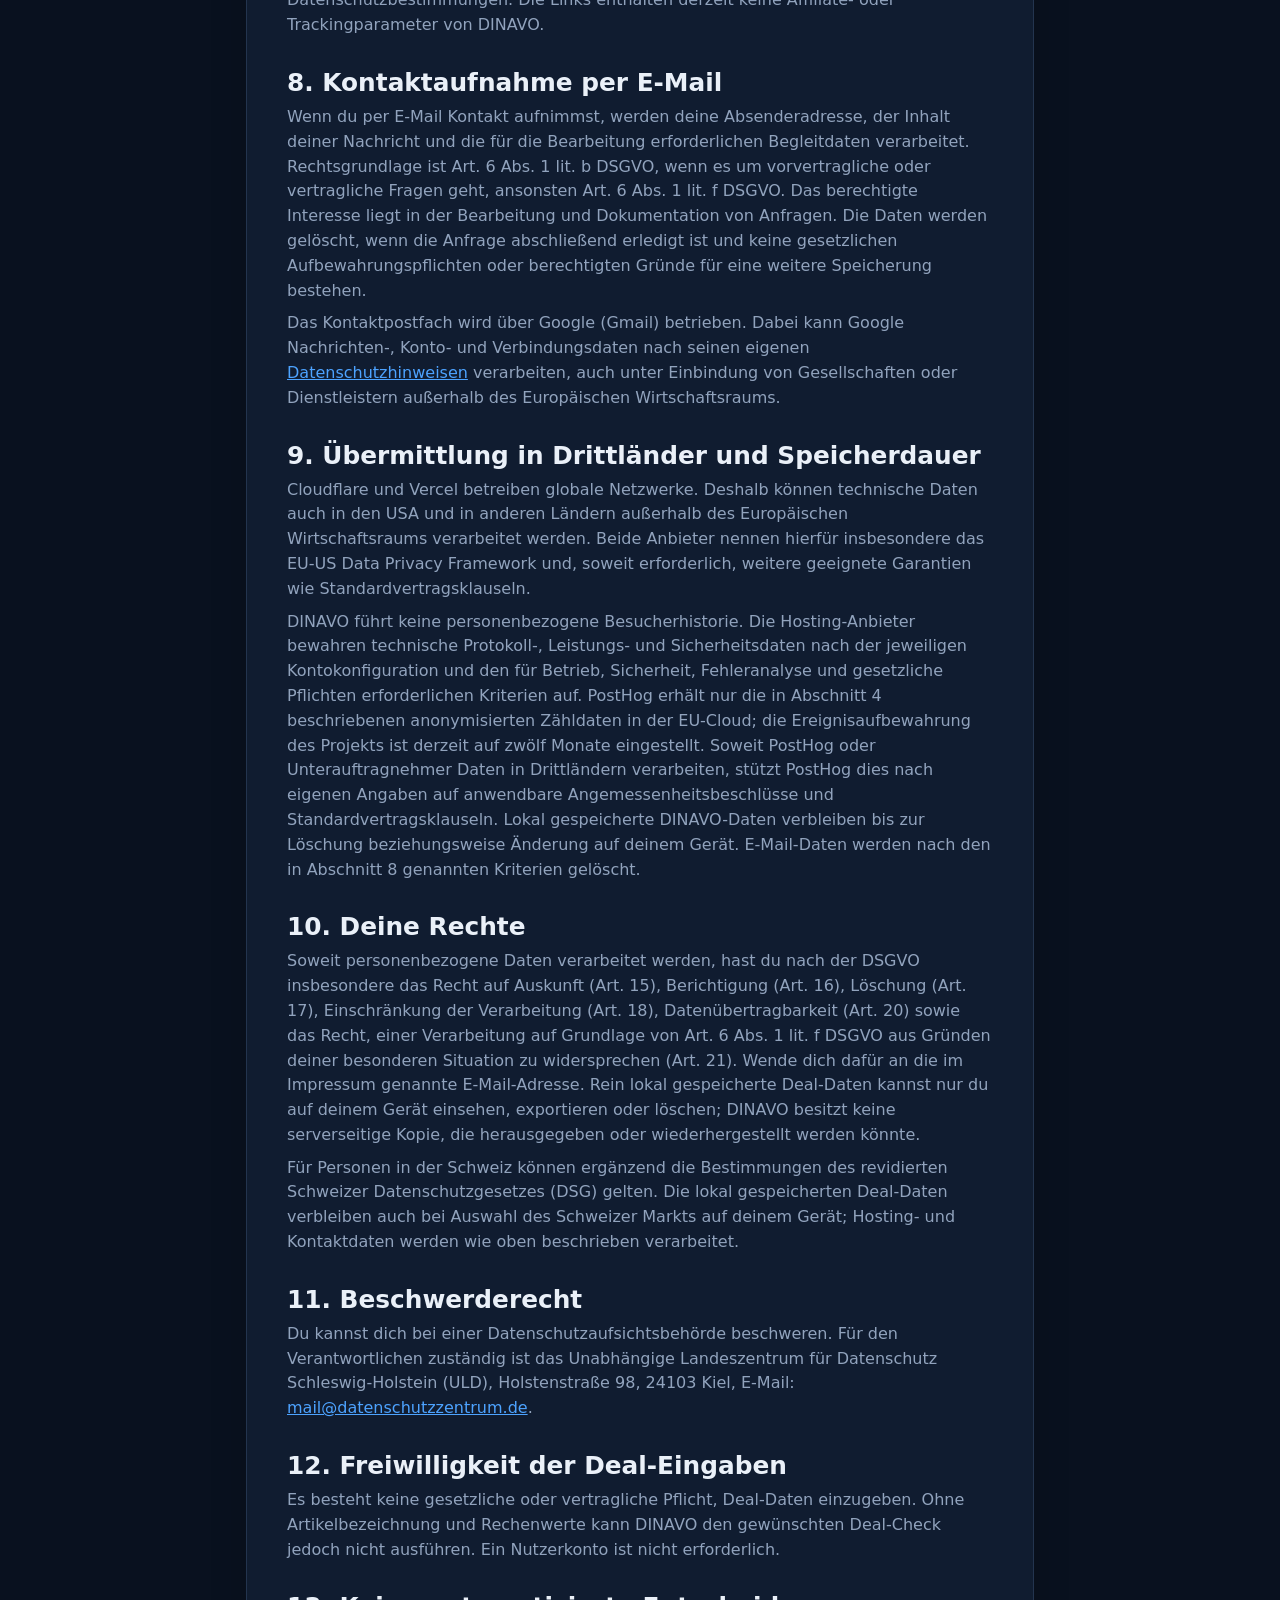
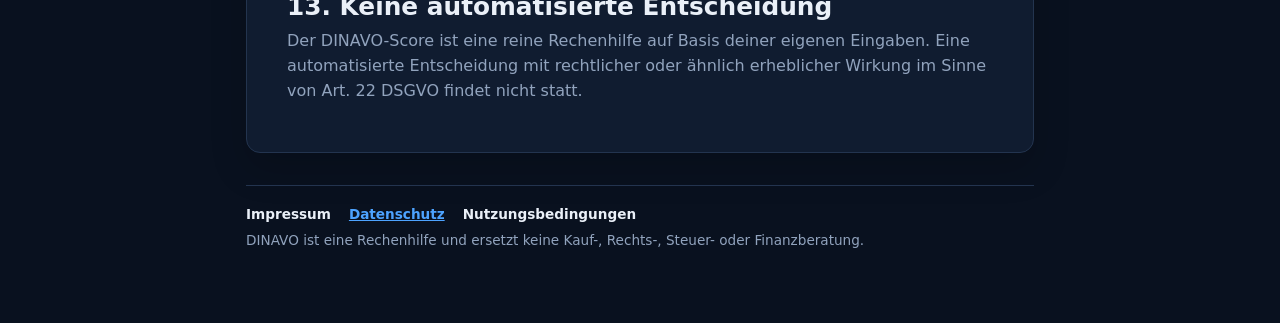
==== commit 3401a6f4: "Replace consent prompt with privacy-safe pageview count" ====
--- a/datenschutz/index.html
+++ b/datenschutz/index.html
@@ -5,7 +5,7 @@
   <meta name="viewport" content="width=device-width,initial-scale=1,viewport-fit=cover">
   <meta name="theme-color" content="#09111f">
   <meta name="robots" content="index,follow">
-  <meta name="description" content="Datenschutzhinweise für DINAVO zu Hosting, lokaler Speicherung, Teilen, Exporten und externen Marktlinks.">
+  <meta name="description" content="Datenschutzhinweise für DINAVO zu Hosting, Seitenaufrufzählung, lokaler Speicherung, Teilen, Exporten und externen Marktlinks.">
   <link rel="canonical" href="https://dealfaz.dealfaz-social.workers.dev/datenschutz/">
   <link rel="manifest" href="/manifest.webmanifest">
   <link rel="icon" href="/icon.svg" type="image/svg+xml">
@@ -36,12 +36,12 @@
       <p>DINAVO weist nach dem ersten Speichern und anschließend in Abständen von fünf weiteren gespeicherten Deals auf die lokale Speicherung und die Backup-Möglichkeit hin. Ob die Erklärung bereits angezeigt oder ein Backup erstellt wurde, wird ebenfalls nur im lokalen Website-Speicher vermerkt.</p>
 
       <h3>Keine Werbe-Cookies oder Affiliate-Verfolgung</h3>
-      <p>DINAVO setzt keine Werbe-Cookies und verwendet keine Affiliate-Verfolgung. Der lokale Website-Speicher dient den Rechner-, Merk-, Verlaufs- und Einstellungsfunktionen sowie der Speicherung deiner Analytics-Auswahl.</p>
+      <p>DINAVO setzt keine Werbe-Cookies und verwendet keine Affiliate-Verfolgung. Der lokale Website-Speicher dient ausschließlich den Rechner-, Merk-, Verlaufs- und Einstellungsfunktionen.</p>
 
-      <h2 id="reichweitenmessung">4. Optionale Reichweitenmessung mit PostHog EU</h2>
-      <p>Nur wenn du zuvor ausdrücklich zustimmst, sendet DINAVO beim Aufruf der Startseite einen einzelnen, datensparsamen Seitenaufruf an PostHog. Rechtsgrundlagen sind deine Einwilligung nach Art. 6 Abs. 1 lit. a DSGVO und § 25 Abs. 1 TDDDG. Empfänger ist PostHog, Inc.; das DINAVO-Projekt wird in der EU-Cloud von PostHog betrieben. Weitere Informationen enthalten die <a href="https://posthog.com/privacy" rel="noopener noreferrer">Datenschutzhinweise von PostHog</a> und das <a href="https://posthog.com/dpa" rel="noopener noreferrer">Data Processing Addendum</a>.</p>
-      <p>Übertragen werden der Seitenpfad ohne Abfrageparameter oder Fragment, Zeitpunkt, eine nur für diesen Aufruf zufällig erzeugte Kennung sowie technisch unvermeidbare Verbindungsdaten wie die IP-Adresse und Browserangaben. DINAVO überträgt keine Artikelbezeichnungen, Preise, Rechenwerte, Klicks oder Formulareingaben. Es werden keine Personenprofile angelegt, keine Sitzungen wiedererkannt und keine Sitzungswiedergaben, Heatmaps, Werbe- oder Affiliate-Ereignisse erfasst. Aufrufe geteilter Links mit einem <code>#deal=</code>-Fragment sind vollständig von der Reichweitenmessung ausgeschlossen.</p>
-      <p>Deine Auswahl wird unter <code>dealfaz:v1:analytics-consent</code> im lokalen Website-Speicher abgelegt. Du kannst sie jederzeit über „Datenschutz-Einstellungen“ im Seitenfuß ändern. Eine Ablehnung beeinträchtigt den Rechner nicht. Bei einem späteren Widerruf werden keine weiteren Seitenaufrufe übertragen; bereits rechtmäßig verarbeitete Daten bleiben vom Widerruf unberührt.</p>
+      <h2 id="reichweitenmessung">4. Einfache Seitenaufrufzählung ohne Einwilligungsabfrage</h2>
+      <p>Beim Aufruf der Startseite sendet der Browser einen leeren technischen Aufruf an die eigene DINAVO-Adresse. Dabei werden weder Cookies noch der lokale Website-Speicher verwendet. Der Aufruf enthält keine Deal-Eingaben, Artikelbezeichnungen, Preise, URL-Parameter, Fragmente oder Referrer. Cloudflare verarbeitet bei diesem Aufruf dieselben technisch erforderlichen Verbindungs- und Sicherheitsdaten wie bei der übrigen Auslieferung der Website, wie in Abschnitt 2 beschrieben.</p>
+      <p>Der DINAVO-Server erhöht daraus einen Seitenaufruf-Zähler bei PostHog. Der ursprüngliche Besucher-Aufruf und dessen Header werden nicht an PostHog weitergeleitet. Stattdessen erzeugt der Server für jeden Seitenaufruf eine neue, nicht wiederverwendete Zufallskennung und übermittelt nur den Ereignistyp „Seitenaufruf“, den festen öffentlichen Startseitenpfad und diese Einmal-Kennung. PostHog erhält von DINAVO weder die IP-Adresse noch Browserangaben des Besuchers. Im PostHog-Projekt ist zusätzlich die IP-Anonymisierung aktiviert. Personenprofile, wiedererkennbare Besucher, Sitzungen, Klicks, Heatmaps und Sitzungswiedergaben werden nicht erfasst.</p>
+      <p>Die Zählung dient ausschließlich dazu, die Gesamtzahl der Aufrufe und die technische Nutzung der kostenlosen Beta zu beurteilen. Soweit dabei auf Ebene des Hostings Verbindungsdaten verarbeitet werden, beruht dies auf Art. 6 Abs. 1 lit. f DSGVO. Das berechtigte Interesse liegt im datensparsamen Betrieb und in der grundlegenden Beurteilung der Nutzung; dem stehen die Beschränkung auf einen leeren Same-Origin-Aufruf, die fehlende Wiedererkennung und die Nichtweitergabe der Besucher-IP gegenüber. Technischer Empfänger der anonymisierten Zähldaten ist PostHog, Inc.; das Projekt wird in der EU-Cloud betrieben. Weitere Informationen enthalten die <a href="https://posthog.com/privacy" rel="noopener noreferrer">Datenschutzhinweise von PostHog</a> und das <a href="https://posthog.com/dpa" rel="noopener noreferrer">Data Processing Addendum</a>.</p>
 
       <h2>5. Backup, Import, CSV und Zwischenablage</h2>
       <p>JSON-Backups und CSV-Dateien werden ausschließlich im Browser erzeugt und als Datei auf dein Gerät heruntergeladen. Beim Import wird die von dir ausgewählte JSON-Datei lokal im Browser gelesen; DINAVO lädt sie nicht auf einen eigenen Server hoch. Exportierte Dateien liegen außerhalb des geschützten Website-Speichers. Du entscheidest selbst, wo du sie speicherst und mit wem du sie teilst.</p>
@@ -60,7 +60,7 @@
 
       <h2>9. Übermittlung in Drittländer und Speicherdauer</h2>
       <p>Cloudflare und Vercel betreiben globale Netzwerke. Deshalb können technische Daten auch in den USA und in anderen Ländern außerhalb des Europäischen Wirtschaftsraums verarbeitet werden. Beide Anbieter nennen hierfür insbesondere das EU-US Data Privacy Framework und, soweit erforderlich, weitere geeignete Garantien wie Standardvertragsklauseln.</p>
-      <p>DINAVO führt keine eigene personenbezogene Besucherhistorie. Die Hosting-Anbieter und – nach Einwilligung – PostHog bewahren technische beziehungsweise statistische Daten nach der jeweiligen Kontokonfiguration und den für Betrieb, Sicherheit, Analyse und gesetzliche Pflichten erforderlichen Kriterien auf. PostHog verarbeitet Daten in der EU-Cloud; soweit PostHog oder Unterauftragnehmer Daten in Drittländern verarbeiten, stützt PostHog dies nach eigenen Angaben auf anwendbare Angemessenheitsbeschlüsse und Standardvertragsklauseln. Lokal gespeicherte DINAVO-Daten verbleiben bis zur Löschung beziehungsweise Änderung auf deinem Gerät. E-Mail-Daten werden nach den in Abschnitt 8 genannten Kriterien gelöscht.</p>
+      <p>DINAVO führt keine personenbezogene Besucherhistorie. Die Hosting-Anbieter bewahren technische Protokoll-, Leistungs- und Sicherheitsdaten nach der jeweiligen Kontokonfiguration und den für Betrieb, Sicherheit, Fehleranalyse und gesetzliche Pflichten erforderlichen Kriterien auf. PostHog erhält nur die in Abschnitt 4 beschriebenen anonymisierten Zähldaten in der EU-Cloud; die Ereignisaufbewahrung des Projekts ist derzeit auf zwölf Monate eingestellt. Soweit PostHog oder Unterauftragnehmer Daten in Drittländern verarbeiten, stützt PostHog dies nach eigenen Angaben auf anwendbare Angemessenheitsbeschlüsse und Standardvertragsklauseln. Lokal gespeicherte DINAVO-Daten verbleiben bis zur Löschung beziehungsweise Änderung auf deinem Gerät. E-Mail-Daten werden nach den in Abschnitt 8 genannten Kriterien gelöscht.</p>
 
       <h2>10. Deine Rechte</h2>
       <p>Soweit personenbezogene Daten verarbeitet werden, hast du nach der DSGVO insbesondere das Recht auf Auskunft (Art. 15), Berichtigung (Art. 16), Löschung (Art. 17), Einschränkung der Verarbeitung (Art. 18), Datenübertragbarkeit (Art. 20) sowie das Recht, einer Verarbeitung auf Grundlage von Art. 6 Abs. 1 lit. f DSGVO aus Gründen deiner besonderen Situation zu widersprechen (Art. 21). Wende dich dafür an die im Impressum genannte E-Mail-Adresse. Rein lokal gespeicherte Deal-Daten kannst nur du auf deinem Gerät einsehen, exportieren oder löschen; DINAVO besitzt keine serverseitige Kopie, die herausgegeben oder wiederhergestellt werden könnte.</p>
--- a/style.css
+++ b/style.css
@@ -285,10 +285,9 @@
   color:var(--muted);font-size:.85rem;text-align:left;
 }
 .siteFooter nav{display:flex;flex-wrap:wrap;gap:10px 18px}
-.siteFooter nav a,.footerLinkButton{color:var(--text);font-weight:750;text-decoration:none}
-.footerLinkButton{min-height:auto;padding:0;border:0;border-radius:0;background:transparent;font-size:inherit;cursor:pointer}
+.siteFooter nav a{color:var(--text);font-weight:750;text-decoration:none}
 .siteFooter nav a:hover,.siteFooter nav a:focus-visible,
-.siteFooter nav a[aria-current=page],.footerLinkButton:hover,.footerLinkButton:focus-visible{color:var(--accent);text-decoration:underline}
+.siteFooter nav a[aria-current=page]{color:var(--accent);text-decoration:underline}
 .siteFooter p{max-width:780px;margin:14px 0 0;color:var(--muted)}
 .legalDocument{max-width:820px;margin:0 auto;padding:32px 16px 64px}
 .legalDocument article{
@@ -305,7 +304,7 @@
   .legalDocument{padding:20px 12px 44px}
   .legalDocument article{padding:20px 16px}
   .siteFooter nav{flex-direction:column;gap:0}
-  .siteFooter nav a,.footerLinkButton{display:flex;min-height:var(--tap);align-items:center}
+  .siteFooter nav a{display:flex;min-height:var(--tap);align-items:center}
 }
 
 /* DINAVO Decision Layer: klare Rechenbasis, eigene Markenwirkung und sichere Kontraste. */
@@ -338,23 +337,11 @@
 .actionStatus{min-height:1.3rem;margin:8px 0 0;text-align:center;font-size:.78rem}
 .historyHeading{margin-top:18px}
 .exampleActions{margin:12px 0 0}
-.consentPanel{
-  position:fixed;z-index:100;left:50%;bottom:calc(16px + env(safe-area-inset-bottom));
-  width:min(620px,calc(100% - 24px));max-height:calc(100vh - 32px);overflow:auto;
-  transform:translateX(-50%);padding:20px;border:1px solid var(--accent);
-  border-radius:var(--radius);background:var(--surface);box-shadow:0 24px 70px #000b;
-}
-.consentPanel[hidden]{display:none}
-.consentPanel h2{margin:0 0 8px;font-size:1.25rem}
-.consentPanel p{margin:0;color:var(--muted)}
-.consentActions{margin-top:16px}
-.consentActions button{flex:1}
-.consentPrivacyLink{display:inline-flex;min-height:44px;align-items:center;margin-top:8px;color:var(--accent);font-weight:750}
-button:not(.secondary):not(.danger):not(.footerLinkButton),.btn,a.btn{
+button:not(.secondary):not(.danger),.btn,a.btn{
   background:var(--accent);color:#06101d;font-weight:850;
 }
-button:not(.secondary):not(.danger):not(.footerLinkButton):hover,.btn:hover,a.btn:hover{background:#78baff}
-button:not(.secondary):not(.danger):not(.footerLinkButton):active,.btn:active,a.btn:active{transform:translateY(1px)}
+button:not(.secondary):not(.danger):hover,.btn:hover,a.btn:hover{background:#78baff}
+button:not(.secondary):not(.danger):active,.btn:active,a.btn:active{transform:translateY(1px)}
 [data-form]{order:1}
 [data-result]{order:2}
 @media(min-width:720px){[data-form],[data-result]{order:0}}
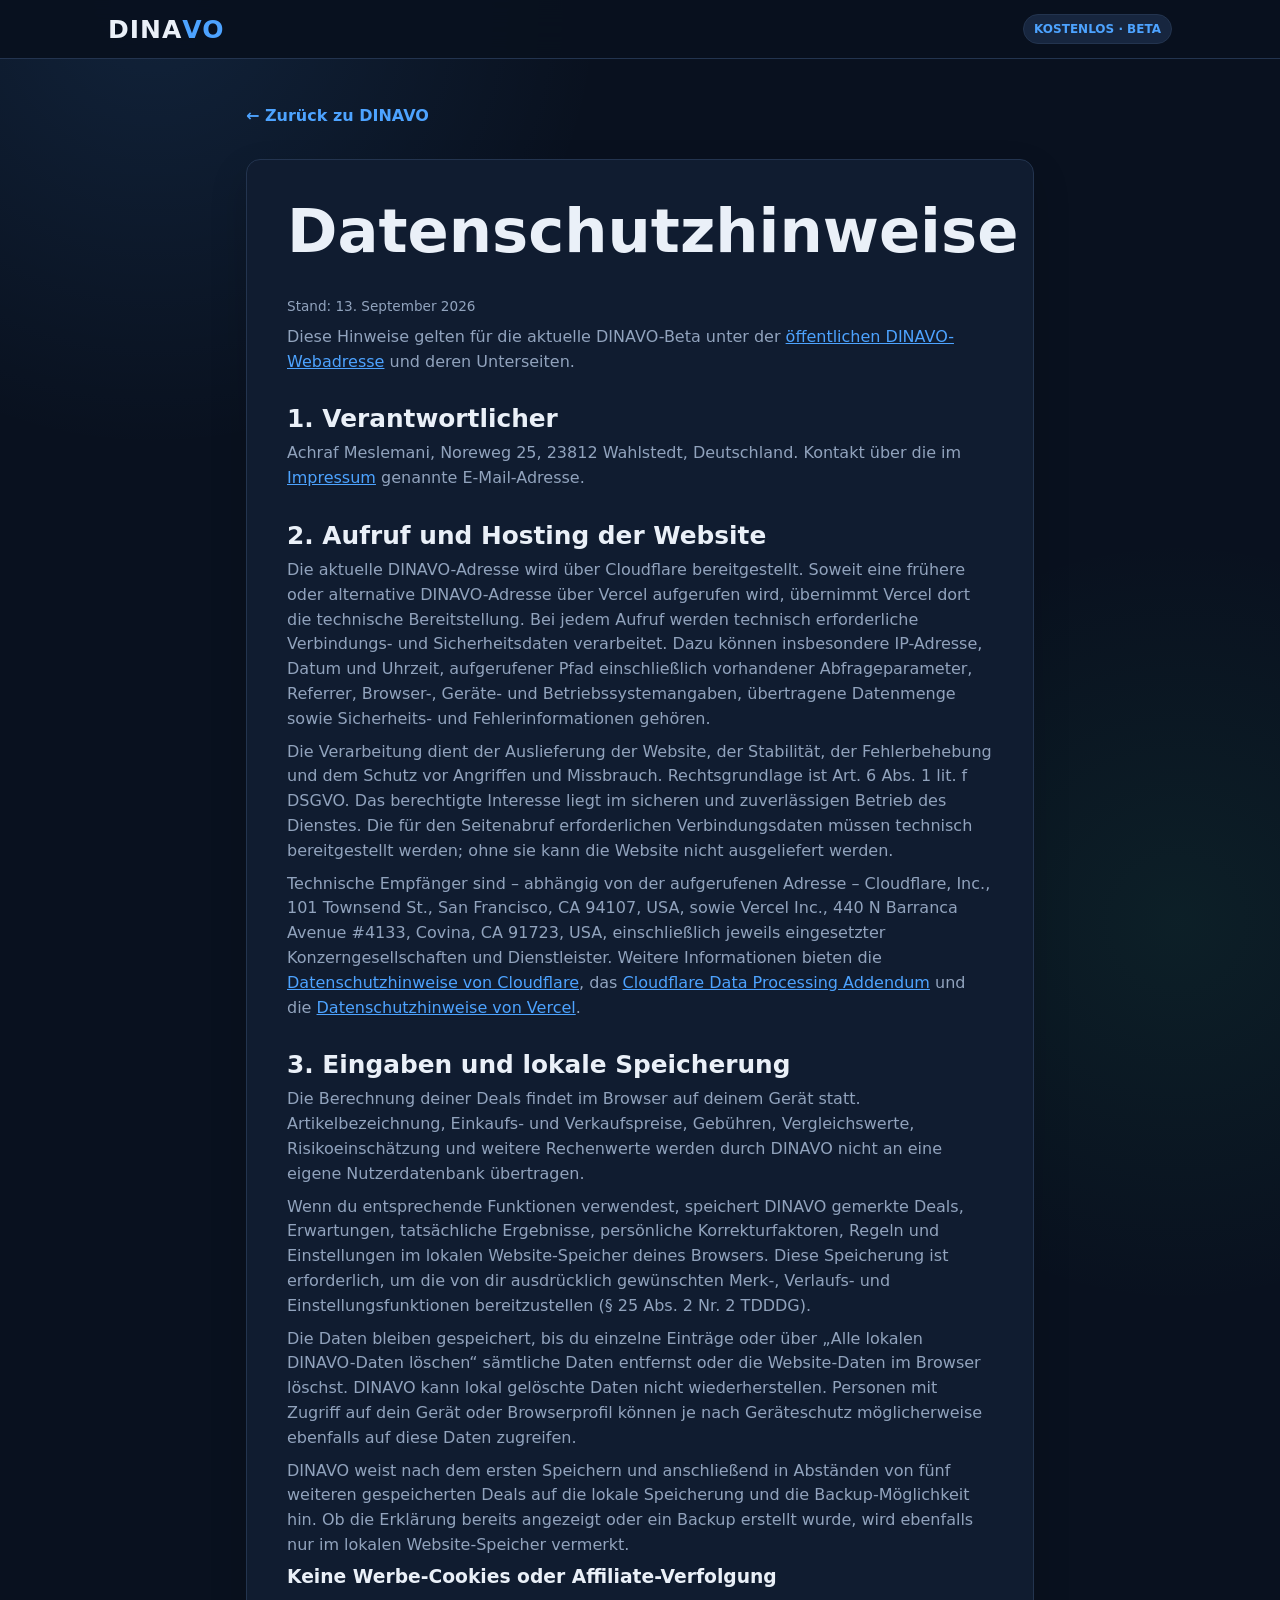
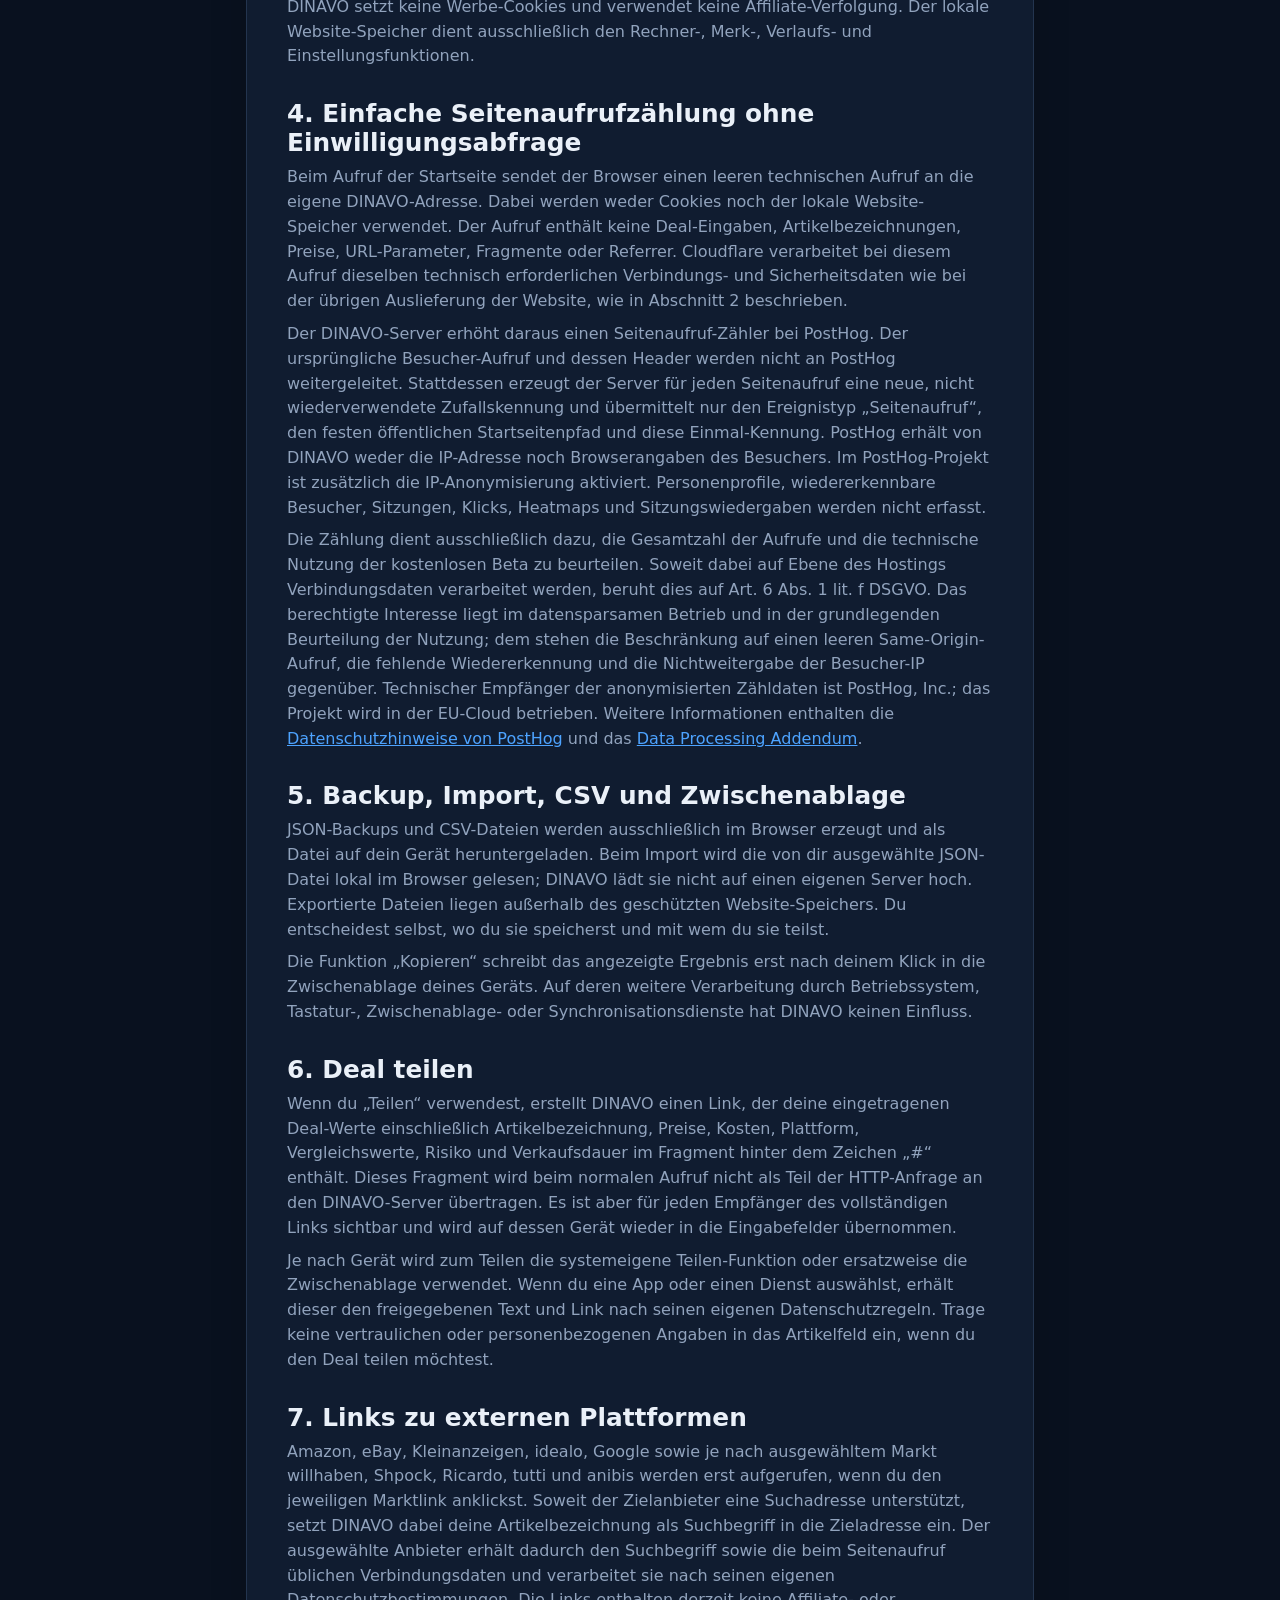
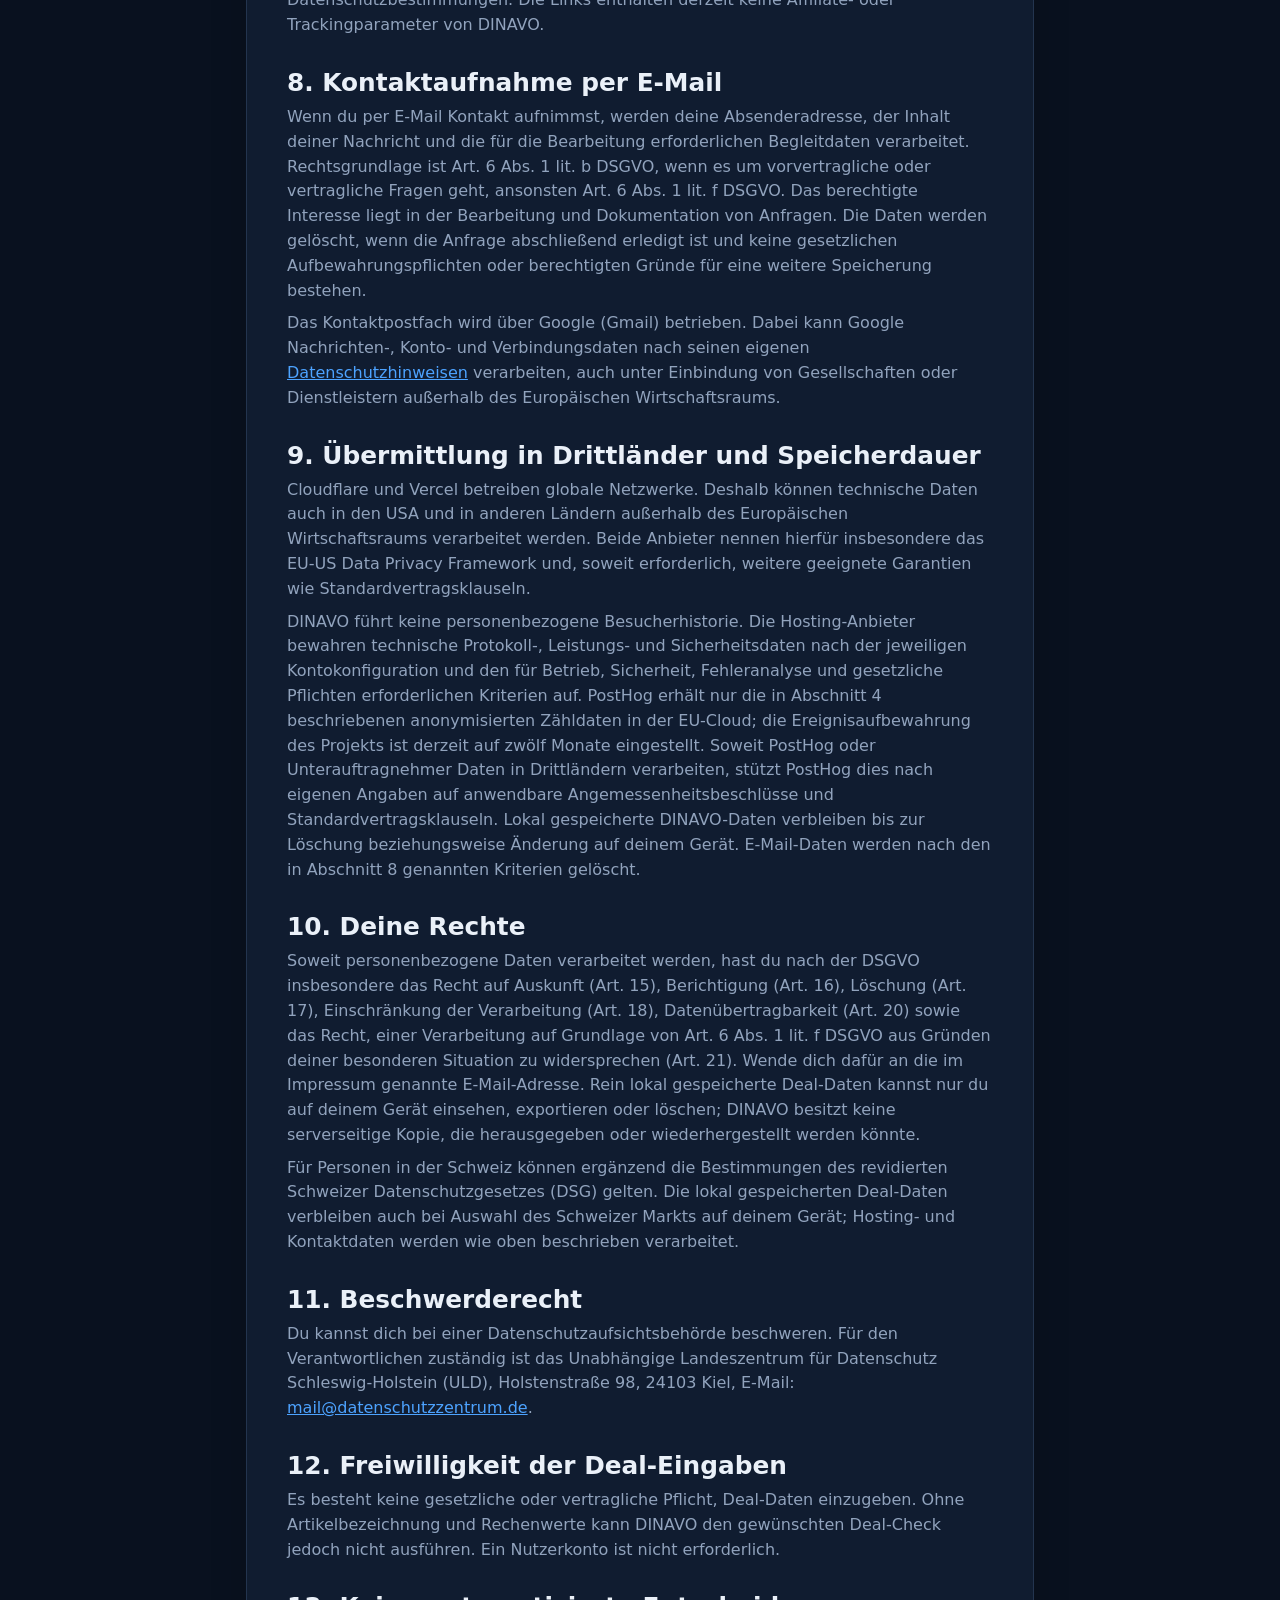
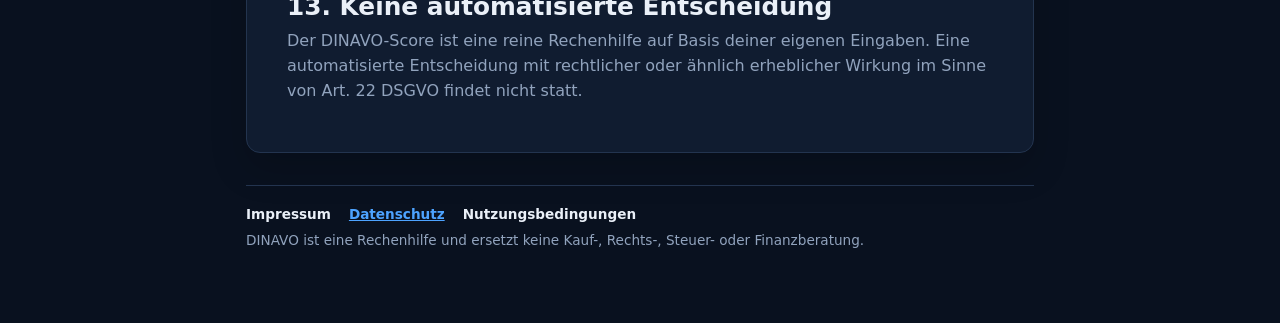
==== commit 78bb8b4a: "Remove retired DealFaz name from visible site text" ====
--- a/datenschutz/index.html
+++ b/datenschutz/index.html
@@ -18,8 +18,8 @@
     <a class="backLink" href="/">← Zurück zu DINAVO</a>
     <article>
       <h1>Datenschutzhinweise</h1>
-      <p class="legalDate">Stand: 12. September 2026</p>
-      <p>Diese Hinweise gelten für die aktuelle DINAVO-Beta unter <a href="https://dealfaz.dealfaz-social.workers.dev/">dealfaz.dealfaz-social.workers.dev</a> und deren Unterseiten.</p>
+      <p class="legalDate">Stand: 13. September 2026</p>
+      <p>Diese Hinweise gelten für die aktuelle DINAVO-Beta unter der <a href="https://dealfaz.dealfaz-social.workers.dev/">öffentlichen DINAVO-Webadresse</a> und deren Unterseiten.</p>
 
       <h2>1. Verantwortlicher</h2>
       <p>Achraf Meslemani, Noreweg 25, 23812 Wahlstedt, Deutschland. Kontakt über die im <a href="/impressum/">Impressum</a> genannte E-Mail-Adresse.</p>
--- a/style.css
+++ b/style.css
@@ -1,5 +1,5 @@
 /* ============================================================
-   DEALFAZ / DINAVO – Design-Tokens und Layout
+   DINAVO – Design-Tokens und Layout
    ============================================================ */
 
 :root {
